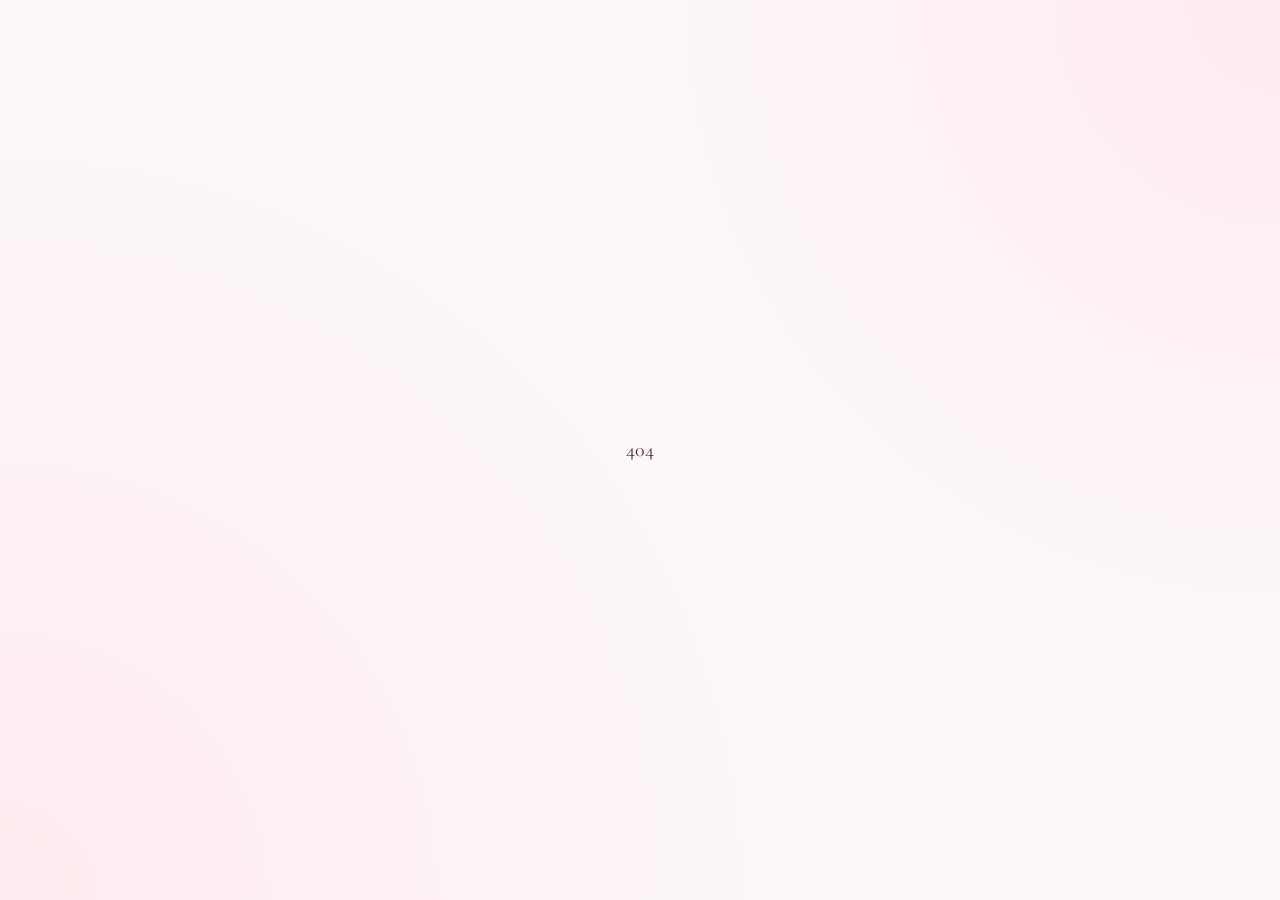
==== index.html @ 1d047aed "first commit" ====
<!DOCTYPE html>
<html lang="en">
  <head>
    <meta charset="UTF-8" />
    <meta name="viewport" content="width=device-width, initial-scale=1.0, maximum-scale=1.0, user-scalable=no" />
    <title>Құдалық - Талгат-Галия</title>
    <script type="module" crossorigin src="./assets/index-DBcBR36P.js"></script>
    <link rel="stylesheet" crossorigin href="./assets/index-DiEDwPwu.css">
  </head>
  <body>
    <div id="root"></div>
  </body>
</html>
---- assets/index-DiEDwPwu.css ----
@import"https://fonts.googleapis.com/css2?family=Cormorant+Garamond:ital,wght@0,300;0,400;0,500;0,600;0,700;1,400&family=Montserrat:wght@300;400;500;600&display=swap";@layer components;@layer properties{@supports (((-webkit-hyphens:none)) and (not (margin-trim:inline))) or ((-moz-orient:inline) and (not (color:rgb(from red r g b)))){*,:before,:after,::backdrop{--tw-translate-x:0;--tw-translate-y:0;--tw-translate-z:0;--tw-scale-x:1;--tw-scale-y:1;--tw-scale-z:1;--tw-rotate-x:initial;--tw-rotate-y:initial;--tw-rotate-z:initial;--tw-skew-x:initial;--tw-skew-y:initial;--tw-space-y-reverse:0;--tw-space-x-reverse:0;--tw-border-style:solid;--tw-gradient-position:initial;--tw-gradient-from:#0000;--tw-gradient-via:#0000;--tw-gradient-to:#0000;--tw-gradient-stops:initial;--tw-gradient-via-stops:initial;--tw-gradient-from-position:0%;--tw-gradient-via-position:50%;--tw-gradient-to-position:100%;--tw-leading:initial;--tw-font-weight:initial;--tw-tracking:initial;--tw-ordinal:initial;--tw-slashed-zero:initial;--tw-numeric-figure:initial;--tw-numeric-spacing:initial;--tw-numeric-fraction:initial;--tw-shadow:0 0 #0000;--tw-shadow-color:initial;--tw-shadow-alpha:100%;--tw-inset-shadow:0 0 #0000;--tw-inset-shadow-color:initial;--tw-inset-shadow-alpha:100%;--tw-ring-color:initial;--tw-ring-shadow:0 0 #0000;--tw-inset-ring-color:initial;--tw-inset-ring-shadow:0 0 #0000;--tw-ring-inset:initial;--tw-ring-offset-width:0px;--tw-ring-offset-color:#fff;--tw-ring-offset-shadow:0 0 #0000;--tw-outline-style:solid;--tw-blur:initial;--tw-brightness:initial;--tw-contrast:initial;--tw-grayscale:initial;--tw-hue-rotate:initial;--tw-invert:initial;--tw-opacity:initial;--tw-saturate:initial;--tw-sepia:initial;--tw-drop-shadow:initial;--tw-drop-shadow-color:initial;--tw-drop-shadow-alpha:100%;--tw-drop-shadow-size:initial;--tw-backdrop-blur:initial;--tw-backdrop-brightness:initial;--tw-backdrop-contrast:initial;--tw-backdrop-grayscale:initial;--tw-backdrop-hue-rotate:initial;--tw-backdrop-invert:initial;--tw-backdrop-opacity:initial;--tw-backdrop-saturate:initial;--tw-backdrop-sepia:initial;--tw-duration:initial;--tw-ease:initial;--tw-content:"";--tw-animation-delay:0s;--tw-animation-direction:normal;--tw-animation-duration:initial;--tw-animation-fill-mode:none;--tw-animation-iteration-count:1;--tw-enter-blur:0;--tw-enter-opacity:1;--tw-enter-rotate:0;--tw-enter-scale:1;--tw-enter-translate-x:0;--tw-enter-translate-y:0;--tw-exit-blur:0;--tw-exit-opacity:1;--tw-exit-rotate:0;--tw-exit-scale:1;--tw-exit-translate-x:0;--tw-exit-translate-y:0}}}@layer theme{:root,:host{--font-mono:ui-monospace, SFMono-Regular, Menlo, Monaco, Consolas, "Liberation Mono", "Courier New", monospace;--color-red-50:oklch(97.1% .013 17.38);--color-red-300:oklch(80.8% .114 19.571);--color-red-400:oklch(70.4% .191 22.216);--color-red-500:oklch(63.7% .237 25.331);--color-red-600:oklch(57.7% .245 27.325);--color-green-50:oklch(98.2% .018 155.826);--color-green-600:oklch(62.7% .194 149.214);--color-gray-50:oklch(98.5% .002 247.839);--color-gray-600:oklch(44.6% .03 256.802);--color-gray-900:oklch(21% .034 264.665);--color-black:#000;--color-white:#fff;--spacing:.25rem;--container-xs:20rem;--container-sm:24rem;--container-md:28rem;--container-lg:32rem;--container-2xl:42rem;--text-xs:.75rem;--text-xs--line-height:calc(1 / .75);--text-sm:.875rem;--text-sm--line-height:calc(1.25 / .875);--text-base:1rem;--text-base--line-height: 1.5 ;--text-lg:1.125rem;--text-lg--line-height:calc(1.75 / 1.125);--text-xl:1.25rem;--text-xl--line-height:calc(1.75 / 1.25);--text-2xl:1.5rem;--text-2xl--line-height:calc(2 / 1.5);--text-3xl:1.875rem;--text-3xl--line-height: 1.2 ;--text-4xl:2.25rem;--text-4xl--line-height:calc(2.5 / 2.25);--text-5xl:3rem;--text-5xl--line-height:1;--text-6xl:3.75rem;--text-6xl--line-height:1;--text-7xl:4.5rem;--text-7xl--line-height:1;--font-weight-light:300;--font-weight-normal:400;--font-weight-medium:500;--font-weight-semibold:600;--font-weight-bold:700;--tracking-tight:-.025em;--tracking-wide:.025em;--tracking-widest:.1em;--leading-tight:1.25;--leading-snug:1.375;--leading-normal:1.5;--leading-relaxed:1.625;--radius-2xl:1rem;--radius-3xl:1.5rem;--drop-shadow-sm:0 1px 2px #00000026;--ease-in-out:cubic-bezier(.4, 0, .2, 1);--animate-spin:spin 1s linear infinite;--animate-pulse:pulse 2s cubic-bezier(.4, 0, .6, 1) infinite;--blur-sm:8px;--blur-md:12px;--blur-2xl:40px;--aspect-video:16 / 9;--default-transition-duration:.15s;--default-transition-timing-function:cubic-bezier(.4, 0, .2, 1);--default-font-family:"Montserrat", sans-serif;--default-mono-font-family:var(--font-mono);--color-border:hsl(var(--border))}}@layer base{*,:after,:before,::backdrop{box-sizing:border-box;border:0 solid;margin:0;padding:0}::file-selector-button{box-sizing:border-box;border:0 solid;margin:0;padding:0}html,:host{-webkit-text-size-adjust:100%;tab-size:4;line-height:1.5;font-family:var(--default-font-family,ui-sans-serif, system-ui, sans-serif, "Apple Color Emoji", "Segoe UI Emoji", "Segoe UI Symbol", "Noto Color Emoji");font-feature-settings:var(--default-font-feature-settings,normal);font-variation-settings:var(--default-font-variation-settings,normal);-webkit-tap-highlight-color:transparent}hr{height:0;color:inherit;border-top-width:1px}abbr:where([title]){-webkit-text-decoration:underline dotted;text-decoration:underline dotted}h1,h2,h3,h4,h5,h6{font-size:inherit;font-weight:inherit}a{color:inherit;-webkit-text-decoration:inherit;text-decoration:inherit}b,strong{font-weight:bolder}code,kbd,samp,pre{font-family:var(--default-mono-font-family,ui-monospace, SFMono-Regular, Menlo, Monaco, Consolas, "Liberation Mono", "Courier New", monospace);font-feature-settings:var(--default-mono-font-feature-settings,normal);font-variation-settings:var(--default-mono-font-variation-settings,normal);font-size:1em}small{font-size:80%}sub,sup{vertical-align:baseline;font-size:75%;line-height:0;position:relative}sub{bottom:-.25em}sup{top:-.5em}table{text-indent:0;border-color:inherit;border-collapse:collapse}:-moz-focusring{outline:auto}progress{vertical-align:baseline}summary{display:list-item}ol,ul,menu{list-style:none}img,svg,video,canvas,audio,iframe,embed,object{vertical-align:middle;display:block}img,video{max-width:100%;height:auto}button,input,select,optgroup,textarea{font:inherit;font-feature-settings:inherit;font-variation-settings:inherit;letter-spacing:inherit;color:inherit;opacity:1;background-color:#0000;border-radius:0}::file-selector-button{font:inherit;font-feature-settings:inherit;font-variation-settings:inherit;letter-spacing:inherit;color:inherit;opacity:1;background-color:#0000;border-radius:0}:where(select:is([multiple],[size])) optgroup{font-weight:bolder}:where(select:is([multiple],[size])) optgroup option{padding-inline-start:20px}::file-selector-button{margin-inline-end:4px}::placeholder{opacity:1}@supports (not ((-webkit-appearance:-apple-pay-button))) or (contain-intrinsic-size:1px){::placeholder{color:currentColor}@supports (color:color-mix(in lab,red,red)){::placeholder{color:color-mix(in oklab,currentcolor 50%,transparent)}}}textarea{resize:vertical}::-webkit-search-decoration{-webkit-appearance:none}::-webkit-date-and-time-value{min-height:1lh;text-align:inherit}::-webkit-datetime-edit{display:inline-flex}::-webkit-datetime-edit-fields-wrapper{padding:0}::-webkit-datetime-edit{padding-block:0}::-webkit-datetime-edit-year-field{padding-block:0}::-webkit-datetime-edit-month-field{padding-block:0}::-webkit-datetime-edit-day-field{padding-block:0}::-webkit-datetime-edit-hour-field{padding-block:0}::-webkit-datetime-edit-minute-field{padding-block:0}::-webkit-datetime-edit-second-field{padding-block:0}::-webkit-datetime-edit-millisecond-field{padding-block:0}::-webkit-datetime-edit-meridiem-field{padding-block:0}::-webkit-calendar-picker-indicator{line-height:1}:-moz-ui-invalid{box-shadow:none}button,input:where([type=button],[type=reset],[type=submit]){appearance:button}::file-selector-button{appearance:button}::-webkit-inner-spin-button{height:auto}::-webkit-outer-spin-button{height:auto}[hidden]:where(:not([hidden=until-found])){display:none!important}*{border-color:hsl(var(--border))}body{background-color:hsl(var(--background));color:hsl(var(--foreground));-webkit-font-smoothing:antialiased;-moz-osx-font-smoothing:grayscale;background-image:radial-gradient(circle at 100% 0,#ffe6ebcc,#0000 40%),radial-gradient(circle at 0 100%,#ffe1e699,#0000 50%);background-attachment:fixed;font-family:Montserrat,sans-serif;overflow-x:hidden}h1,h2,h3,h4,h5,h6{font-family:Cormorant Garamond,serif}}@layer utilities{.\@container\/field-group{container:field-group/inline-size}.pointer-events-auto{pointer-events:auto}.pointer-events-none{pointer-events:none}.invisible{visibility:hidden}.sr-only{clip-path:inset(50%);white-space:nowrap;border-width:0;width:1px;height:1px;margin:-1px;padding:0;position:absolute;overflow:hidden}.absolute{position:absolute}.fixed{position:fixed}.relative{position:relative}.static{position:static}.inset-0{inset:0}.inset-x-0{inset-inline:0}.inset-y-0{inset-block:0}.-top-6{top:calc(var(--spacing) * -6)}.-top-12{top:calc(var(--spacing) * -12)}.top-0{top:0}.top-1\.5{top:calc(var(--spacing) * 1.5)}.top-1\/2{top:50%}.top-2{top:calc(var(--spacing) * 2)}.top-3\.5{top:calc(var(--spacing) * 3.5)}.top-4{top:calc(var(--spacing) * 4)}.top-\[1px\]{top:1px}.top-\[50\%\]{top:50%}.top-\[60\%\]{top:60%}.top-full{top:100%}.-right-6{right:calc(var(--spacing) * -6)}.-right-12{right:calc(var(--spacing) * -12)}.right-0{right:0}.right-1{right:var(--spacing)}.right-2{right:calc(var(--spacing) * 2)}.right-3{right:calc(var(--spacing) * 3)}.right-4{right:calc(var(--spacing) * 4)}.right-6{right:calc(var(--spacing) * 6)}.-bottom-6{bottom:calc(var(--spacing) * -6)}.-bottom-12{bottom:calc(var(--spacing) * -12)}.bottom-0{bottom:0}.bottom-6{bottom:calc(var(--spacing) * 6)}.-left-6{left:calc(var(--spacing) * -6)}.-left-12{left:calc(var(--spacing) * -12)}.left-0{left:0}.left-1\/2{left:50%}.left-2{left:calc(var(--spacing) * 2)}.left-\[50\%\]{left:50%}.z-10{z-index:10}.z-20{z-index:20}.z-50{z-index:50}.z-\[1\]{z-index:1}.z-\[100\]{z-index:100}.order-first{order:-9999}.order-last{order:9999}.\!m-0{margin:0!important}.-mx-1{margin-inline:calc(var(--spacing) * -1)}.mx-2{margin-inline:calc(var(--spacing) * 2)}.mx-3\.5{margin-inline:calc(var(--spacing) * 3.5)}.mx-4{margin-inline:calc(var(--spacing) * 4)}.mx-auto{margin-inline:auto}.-my-2{margin-block:calc(var(--spacing) * -2)}.my-0{margin-block:0}.my-0\.5{margin-block:calc(var(--spacing) * .5)}.my-1{margin-block:var(--spacing)}.my-2{margin-block:calc(var(--spacing) * 2)}.my-6{margin-block:calc(var(--spacing) * 6)}.my-8{margin-block:calc(var(--spacing) * 8)}.my-10{margin-block:calc(var(--spacing) * 10)}.-mt-4{margin-top:calc(var(--spacing) * -4)}.mt-0\.5{margin-top:calc(var(--spacing) * .5)}.mt-1{margin-top:var(--spacing)}.mt-1\.5{margin-top:calc(var(--spacing) * 1.5)}.mt-2{margin-top:calc(var(--spacing) * 2)}.mt-4{margin-top:calc(var(--spacing) * 4)}.mt-5{margin-top:calc(var(--spacing) * 5)}.mt-6{margin-top:calc(var(--spacing) * 6)}.mt-24{margin-top:calc(var(--spacing) * 24)}.mt-auto{margin-top:auto}.mr-2{margin-right:calc(var(--spacing) * 2)}.mb-1{margin-bottom:var(--spacing)}.mb-2{margin-bottom:calc(var(--spacing) * 2)}.mb-3{margin-bottom:calc(var(--spacing) * 3)}.mb-4{margin-bottom:calc(var(--spacing) * 4)}.mb-5{margin-bottom:calc(var(--spacing) * 5)}.mb-8{margin-bottom:calc(var(--spacing) * 8)}.-ml-4{margin-left:calc(var(--spacing) * -4)}.ml-1{margin-left:var(--spacing)}.ml-4{margin-left:calc(var(--spacing) * 4)}.ml-auto{margin-left:auto}.line-clamp-2{-webkit-line-clamp:2;-webkit-box-orient:vertical;display:-webkit-box;overflow:hidden}.block{display:block}.flex{display:flex}.grid{display:grid}.hidden{display:none}.inline-block{display:inline-block}.inline-flex{display:inline-flex}.table{display:table}.aspect-\[4\/3\]{aspect-ratio:4/3}.aspect-square{aspect-ratio:1}.aspect-video{aspect-ratio:var(--aspect-video)}.size-4{width:calc(var(--spacing) * 4);height:calc(var(--spacing) * 4)}.size-6{width:calc(var(--spacing) * 6);height:calc(var(--spacing) * 6)}.size-8{width:calc(var(--spacing) * 8);height:calc(var(--spacing) * 8)}.size-10{width:calc(var(--spacing) * 10);height:calc(var(--spacing) * 10)}.size-\[--cell-size\]{width:--cell-size;height:--cell-size}.h-1\.5{height:calc(var(--spacing) * 1.5)}.h-2{height:calc(var(--spacing) * 2)}.h-2\.5{height:calc(var(--spacing) * 2.5)}.h-3{height:calc(var(--spacing) * 3)}.h-3\.5{height:calc(var(--spacing) * 3.5)}.h-4{height:calc(var(--spacing) * 4)}.h-5{height:calc(var(--spacing) * 5)}.h-6{height:calc(var(--spacing) * 6)}.h-7{height:calc(var(--spacing) * 7)}.h-8{height:calc(var(--spacing) * 8)}.h-9{height:calc(var(--spacing) * 9)}.h-10{height:calc(var(--spacing) * 10)}.h-12{height:calc(var(--spacing) * 12)}.h-16{height:calc(var(--spacing) * 16)}.h-24{height:calc(var(--spacing) * 24)}.h-40{height:calc(var(--spacing) * 40)}.h-\[--cell-size\]{height:--cell-size}.h-\[1px\]{height:1px}.h-\[80vw\]{height:80vw}.h-\[var\(--radix-navigation-menu-viewport-height\)\]{height:var(--radix-navigation-menu-viewport-height)}.h-\[var\(--radix-select-trigger-height\)\]{height:var(--radix-select-trigger-height)}.h-auto{height:auto}.h-full{height:100%}.h-px{height:1px}.h-svh{height:100svh}.max-h-\[--radix-context-menu-content-available-height\]{max-height:--radix-context-menu-content-available-height}.max-h-\[--radix-select-content-available-height\]{max-height:--radix-select-content-available-height}.max-h-\[85vh\]{max-height:85vh}.max-h-\[300px\]{max-height:300px}.max-h-\[600px\]{max-height:600px}.max-h-\[var\(--radix-dropdown-menu-content-available-height\)\]{max-height:var(--radix-dropdown-menu-content-available-height)}.max-h-screen{max-height:100vh}.min-h-0{min-height:0}.min-h-8{min-height:calc(var(--spacing) * 8)}.min-h-9{min-height:calc(var(--spacing) * 9)}.min-h-10{min-height:calc(var(--spacing) * 10)}.min-h-\[60px\]{min-height:60px}.min-h-\[140px\]{min-height:140px}.min-h-screen{min-height:100vh}.min-h-svh{min-height:100svh}.w-0{width:0}.w-1{width:var(--spacing)}.w-2{width:calc(var(--spacing) * 2)}.w-2\.5{width:calc(var(--spacing) * 2.5)}.w-3{width:calc(var(--spacing) * 3)}.w-3\.5{width:calc(var(--spacing) * 3.5)}.w-3\/4{width:75%}.w-4{width:calc(var(--spacing) * 4)}.w-5{width:calc(var(--spacing) * 5)}.w-6{width:calc(var(--spacing) * 6)}.w-7{width:calc(var(--spacing) * 7)}.w-8{width:calc(var(--spacing) * 8)}.w-9{width:calc(var(--spacing) * 9)}.w-10{width:calc(var(--spacing) * 10)}.w-12{width:calc(var(--spacing) * 12)}.w-16{width:calc(var(--spacing) * 16)}.w-24{width:calc(var(--spacing) * 24)}.w-64{width:calc(var(--spacing) * 64)}.w-72{width:calc(var(--spacing) * 72)}.w-\[--cell-size\]{width:--cell-size}.w-\[1px\]{width:1px}.w-\[80vw\]{width:80vw}.w-\[100px\]{width:100px}.w-\[var\(--sidebar-width\)\]{width:var(--sidebar-width)}.w-auto{width:auto}.w-fit{width:fit-content}.w-full{width:100%}.w-max{width:max-content}.w-px{width:1px}.max-w-2xl{max-width:var(--container-2xl)}.max-w-\[600px\]{max-width:600px}.max-w-\[var\(--skeleton-width\)\]{max-width:var(--skeleton-width)}.max-w-lg{max-width:var(--container-lg)}.max-w-max{max-width:max-content}.max-w-md{max-width:var(--container-md)}.max-w-sm{max-width:var(--container-sm)}.max-w-xs{max-width:var(--container-xs)}.min-w-0{min-width:0}.min-w-5{min-width:calc(var(--spacing) * 5)}.min-w-8{min-width:calc(var(--spacing) * 8)}.min-w-9{min-width:calc(var(--spacing) * 9)}.min-w-10{min-width:calc(var(--spacing) * 10)}.min-w-\[--cell-size\]{min-width:--cell-size}.min-w-\[8rem\]{min-width:8rem}.min-w-\[12rem\]{min-width:12rem}.min-w-\[var\(--radix-select-trigger-width\)\]{min-width:var(--radix-select-trigger-width)}.flex-1{flex:1}.shrink-0{flex-shrink:0}.grow{flex-grow:1}.grow-0{flex-grow:0}.basis-full{flex-basis:100%}.caption-bottom{caption-side:bottom}.border-collapse{border-collapse:collapse}.origin-\[--radix-context-menu-content-transform-origin\]{transform-origin:--radix-context-menu-content-transform-origin}.origin-\[--radix-dropdown-menu-content-transform-origin\]{transform-origin:--radix-dropdown-menu-content-transform-origin}.origin-\[--radix-hover-card-content-transform-origin\]{transform-origin:--radix-hover-card-content-transform-origin}.origin-\[--radix-menubar-content-transform-origin\]{transform-origin:--radix-menubar-content-transform-origin}.origin-\[--radix-popover-content-transform-origin\]{transform-origin:--radix-popover-content-transform-origin}.origin-\[--radix-select-content-transform-origin\]{transform-origin:--radix-select-content-transform-origin}.origin-\[--radix-tooltip-content-transform-origin\]{transform-origin:--radix-tooltip-content-transform-origin}.-translate-x-1\/2{--tw-translate-x: -50% ;translate:var(--tw-translate-x) var(--tw-translate-y)}.-translate-x-px{--tw-translate-x:-1px;translate:var(--tw-translate-x) var(--tw-translate-y)}.translate-x-\[-50\%\]{--tw-translate-x:-50%;translate:var(--tw-translate-x) var(--tw-translate-y)}.translate-x-px{--tw-translate-x:1px;translate:var(--tw-translate-x) var(--tw-translate-y)}.-translate-y-1\/2{--tw-translate-y: -50% ;translate:var(--tw-translate-x) var(--tw-translate-y)}.translate-y-\[-50\%\]{--tw-translate-y:-50%;translate:var(--tw-translate-x) var(--tw-translate-y)}.scale-110{--tw-scale-x:110%;--tw-scale-y:110%;--tw-scale-z:110%;scale:var(--tw-scale-x) var(--tw-scale-y)}.rotate-45{rotate:45deg}.rotate-90{rotate:90deg}.transform{transform:var(--tw-rotate-x,) var(--tw-rotate-y,) var(--tw-rotate-z,) var(--tw-skew-x,) var(--tw-skew-y,)}.animate-caret-blink{animation:1.25s ease-out infinite caret-blink}.animate-in{animation:enter var(--tw-animation-duration,var(--tw-duration,.15s))var(--tw-ease,ease)var(--tw-animation-delay,0s)var(--tw-animation-iteration-count,1)var(--tw-animation-direction,normal)var(--tw-animation-fill-mode,none)}.animate-pulse{animation:var(--animate-pulse)}.animate-spin{animation:var(--animate-spin)}.cursor-default{cursor:default}.cursor-pointer{cursor:pointer}.cursor-text{cursor:text}.touch-none{touch-action:none}.resize-none{resize:none}.list-disc{list-style-type:disc}.list-none{list-style-type:none}.grid-cols-7{grid-template-columns:repeat(7,minmax(0,1fr))}.flex-col{flex-direction:column}.flex-col-reverse{flex-direction:column-reverse}.flex-row{flex-direction:row}.flex-wrap{flex-wrap:wrap}.place-content-center{place-content:center}.items-center{align-items:center}.items-end{align-items:flex-end}.items-start{align-items:flex-start}.items-stretch{align-items:stretch}.justify-between{justify-content:space-between}.justify-center{justify-content:center}.justify-start{justify-content:flex-start}.gap-0\.5{gap:calc(var(--spacing) * .5)}.gap-1{gap:var(--spacing)}.gap-1\.5{gap:calc(var(--spacing) * 1.5)}.gap-2{gap:calc(var(--spacing) * 2)}.gap-2\.5{gap:calc(var(--spacing) * 2.5)}.gap-3{gap:calc(var(--spacing) * 3)}.gap-4{gap:calc(var(--spacing) * 4)}.gap-6{gap:calc(var(--spacing) * 6)}.gap-7{gap:calc(var(--spacing) * 7)}:where(.space-y-1\.5>:not(:last-child)){--tw-space-y-reverse:0;margin-block-start:calc(calc(var(--spacing) * 1.5) * var(--tw-space-y-reverse));margin-block-end:calc(calc(var(--spacing) * 1.5) * calc(1 - var(--tw-space-y-reverse)))}:where(.space-y-2>:not(:last-child)){--tw-space-y-reverse:0;margin-block-start:calc(calc(var(--spacing) * 2) * var(--tw-space-y-reverse));margin-block-end:calc(calc(var(--spacing) * 2) * calc(1 - var(--tw-space-y-reverse)))}.gap-x-2{column-gap:calc(var(--spacing) * 2)}:where(.space-x-1>:not(:last-child)){--tw-space-x-reverse:0;margin-inline-start:calc(var(--spacing) * var(--tw-space-x-reverse));margin-inline-end:calc(var(--spacing) * calc(1 - var(--tw-space-x-reverse)))}:where(.space-x-4>:not(:last-child)){--tw-space-x-reverse:0;margin-inline-start:calc(calc(var(--spacing) * 4) * var(--tw-space-x-reverse));margin-inline-end:calc(calc(var(--spacing) * 4) * calc(1 - var(--tw-space-x-reverse)))}.gap-y-3{row-gap:calc(var(--spacing) * 3)}.self-stretch{align-self:stretch}.overflow-auto{overflow:auto}.overflow-hidden{overflow:hidden}.overflow-x-hidden{overflow-x:hidden}.overflow-y-auto{overflow-y:auto}.rounded-2xl{border-radius:var(--radius-2xl)}.rounded-3xl{border-radius:var(--radius-3xl)}.rounded-\[2px\]{border-radius:2px}.rounded-\[calc\(var\(--radius\)-5px\)\]{border-radius:calc(var(--radius) - 5px)}.rounded-\[inherit\]{border-radius:inherit}.rounded-full{border-radius:3.40282e38px}.rounded-lg{border-radius:var(--radius)}.rounded-md{border-radius:calc(var(--radius) - 2px)}.rounded-none{border-radius:0}.rounded-sm{border-radius:calc(var(--radius) - 4px)}.rounded-xl{border-radius:calc(var(--radius) + 4px)}.rounded-t-\[10px\]{border-top-left-radius:10px;border-top-right-radius:10px}.rounded-t-full{border-top-left-radius:3.40282e38px;border-top-right-radius:3.40282e38px}.rounded-l-md{border-top-left-radius:calc(var(--radius) - 2px);border-bottom-left-radius:calc(var(--radius) - 2px)}.rounded-tl-sm{border-top-left-radius:calc(var(--radius) - 4px)}.rounded-r-md{border-top-right-radius:calc(var(--radius) - 2px);border-bottom-right-radius:calc(var(--radius) - 2px)}.border{border-style:var(--tw-border-style);border-width:1px}.border-0{border-style:var(--tw-border-style);border-width:0}.border-2{border-style:var(--tw-border-style);border-width:2px}.border-\[1\.5px\]{border-style:var(--tw-border-style);border-width:1.5px}.border-y{border-block-style:var(--tw-border-style);border-block-width:1px}.border-t{border-top-style:var(--tw-border-style);border-top-width:1px}.border-r{border-right-style:var(--tw-border-style);border-right-width:1px}.border-b{border-bottom-style:var(--tw-border-style);border-bottom-width:1px}.border-l{border-left-style:var(--tw-border-style);border-left-width:1px}.border-dashed{--tw-border-style:dashed;border-style:dashed}.\[border-color\:var\(--badge-outline\)\]{border-color:var(--badge-outline)}.\[border-color\:var\(--button-outline\)\]{border-color:var(--button-outline)}.border-\[--color-border\]{border-color:--color-border}.border-border,.border-border\/50{border-color:hsl(var(--border))}@supports (color:color-mix(in lab,red,red)){.border-border\/50{border-color:color-mix(in oklab,hsl(var(--border)) 50%,transparent)}}.border-destructive{border-color:hsl(var(--destructive))}.border-destructive-border{border-color:var(--destructive-border)}.border-destructive\/50{border-color:hsl(var(--destructive))}@supports (color:color-mix(in lab,red,red)){.border-destructive\/50{border-color:color-mix(in oklab,hsl(var(--destructive)) 50%,transparent)}}.border-input{border-color:hsl(var(--input))}.border-primary{border-color:hsl(var(--primary))}.border-primary-border{border-color:var(--primary-border)}.border-primary\/10{border-color:hsl(var(--primary))}@supports (color:color-mix(in lab,red,red)){.border-primary\/10{border-color:color-mix(in oklab,hsl(var(--primary)) 10%,transparent)}}.border-primary\/15{border-color:hsl(var(--primary))}@supports (color:color-mix(in lab,red,red)){.border-primary\/15{border-color:color-mix(in oklab,hsl(var(--primary)) 15%,transparent)}}.border-primary\/20{border-color:hsl(var(--primary))}@supports (color:color-mix(in lab,red,red)){.border-primary\/20{border-color:color-mix(in oklab,hsl(var(--primary)) 20%,transparent)}}.border-primary\/30{border-color:hsl(var(--primary))}@supports (color:color-mix(in lab,red,red)){.border-primary\/30{border-color:color-mix(in oklab,hsl(var(--primary)) 30%,transparent)}}.border-primary\/50{border-color:hsl(var(--primary))}@supports (color:color-mix(in lab,red,red)){.border-primary\/50{border-color:color-mix(in oklab,hsl(var(--primary)) 50%,transparent)}}.border-secondary-border{border-color:var(--secondary-border)}.border-transparent{border-color:#0000}.border-t-transparent{border-top-color:#0000}.border-l-transparent{border-left-color:#0000}.bg-\[\#faf4f5\]{background-color:#faf4f5}.bg-\[\#fdf1f3\]\/70{background-color:#fdf1f3b3}.bg-\[--color-bg\]{background-color:--color-bg}.bg-accent{background-color:hsl(var(--accent))}.bg-background,.bg-background\/55{background-color:hsl(var(--background))}@supports (color:color-mix(in lab,red,red)){.bg-background\/55{background-color:color-mix(in oklab,hsl(var(--background)) 55%,transparent)}}.bg-black\/80{background-color:#000c}@supports (color:color-mix(in lab,red,red)){.bg-black\/80{background-color:color-mix(in oklab,var(--color-black) 80%,transparent)}}.bg-border{background-color:hsl(var(--border))}.bg-card{background-color:hsl(var(--card))}.bg-destructive{background-color:hsl(var(--destructive))}.bg-foreground{background-color:hsl(var(--foreground))}.bg-gray-50{background-color:var(--color-gray-50)}.bg-green-50{background-color:var(--color-green-50)}.bg-input{background-color:hsl(var(--input))}.bg-muted,.bg-muted\/50{background-color:hsl(var(--muted))}@supports (color:color-mix(in lab,red,red)){.bg-muted\/50{background-color:color-mix(in oklab,hsl(var(--muted)) 50%,transparent)}}.bg-popover{background-color:hsl(var(--popover))}.bg-primary,.bg-primary\/5{background-color:hsl(var(--primary))}@supports (color:color-mix(in lab,red,red)){.bg-primary\/5{background-color:color-mix(in oklab,hsl(var(--primary)) 5%,transparent)}}.bg-primary\/10{background-color:hsl(var(--primary))}@supports (color:color-mix(in lab,red,red)){.bg-primary\/10{background-color:color-mix(in oklab,hsl(var(--primary)) 10%,transparent)}}.bg-primary\/20{background-color:hsl(var(--primary))}@supports (color:color-mix(in lab,red,red)){.bg-primary\/20{background-color:color-mix(in oklab,hsl(var(--primary)) 20%,transparent)}}.bg-primary\/30{background-color:hsl(var(--primary))}@supports (color:color-mix(in lab,red,red)){.bg-primary\/30{background-color:color-mix(in oklab,hsl(var(--primary)) 30%,transparent)}}.bg-secondary{background-color:hsl(var(--secondary))}.bg-transparent{background-color:#0000}.bg-white{background-color:var(--color-white)}.bg-white\/50{background-color:#ffffff80}@supports (color:color-mix(in lab,red,red)){.bg-white\/50{background-color:color-mix(in oklab,var(--color-white) 50%,transparent)}}.bg-white\/60{background-color:#fff9}@supports (color:color-mix(in lab,red,red)){.bg-white\/60{background-color:color-mix(in oklab,var(--color-white) 60%,transparent)}}.bg-white\/70{background-color:#ffffffb3}@supports (color:color-mix(in lab,red,red)){.bg-white\/70{background-color:color-mix(in oklab,var(--color-white) 70%,transparent)}}.bg-white\/80{background-color:#fffc}@supports (color:color-mix(in lab,red,red)){.bg-white\/80{background-color:color-mix(in oklab,var(--color-white) 80%,transparent)}}.bg-gradient-to-l{--tw-gradient-position:to left in oklab;background-image:linear-gradient(var(--tw-gradient-stops))}.bg-gradient-to-r{--tw-gradient-position:to right in oklab;background-image:linear-gradient(var(--tw-gradient-stops))}.from-transparent{--tw-gradient-from:transparent;--tw-gradient-stops:var(--tw-gradient-via-stops,var(--tw-gradient-position), var(--tw-gradient-from) var(--tw-gradient-from-position), var(--tw-gradient-to) var(--tw-gradient-to-position))}.via-primary\/30{--tw-gradient-via:hsl(var(--primary))}@supports (color:color-mix(in lab,red,red)){.via-primary\/30{--tw-gradient-via:color-mix(in oklab, hsl(var(--primary)) 30%, transparent)}}.via-primary\/30{--tw-gradient-via-stops:var(--tw-gradient-position), var(--tw-gradient-from) var(--tw-gradient-from-position), var(--tw-gradient-via) var(--tw-gradient-via-position), var(--tw-gradient-to) var(--tw-gradient-to-position);--tw-gradient-stops:var(--tw-gradient-via-stops)}.to-primary\/30{--tw-gradient-to:hsl(var(--primary))}@supports (color:color-mix(in lab,red,red)){.to-primary\/30{--tw-gradient-to:color-mix(in oklab, hsl(var(--primary)) 30%, transparent)}}.to-primary\/30{--tw-gradient-stops:var(--tw-gradient-via-stops,var(--tw-gradient-position), var(--tw-gradient-from) var(--tw-gradient-from-position), var(--tw-gradient-to) var(--tw-gradient-to-position))}.bg-cover{background-size:cover}.bg-bottom{background-position:bottom}.bg-center{background-position:50%}.bg-top{background-position:top}.bg-repeat{background-repeat:repeat}.fill-current{fill:currentColor}.fill-primary{fill:hsl(var(--primary))}.p-0{padding:0}.p-1{padding:var(--spacing)}.p-2{padding:calc(var(--spacing) * 2)}.p-3{padding:calc(var(--spacing) * 3)}.p-4{padding:calc(var(--spacing) * 4)}.p-6{padding:calc(var(--spacing) * 6)}.p-8{padding:calc(var(--spacing) * 8)}.p-10{padding:calc(var(--spacing) * 10)}.p-\[1px\]{padding:1px}.px-1{padding-inline:var(--spacing)}.px-1\.5{padding-inline:calc(var(--spacing) * 1.5)}.px-2{padding-inline:calc(var(--spacing) * 2)}.px-2\.5{padding-inline:calc(var(--spacing) * 2.5)}.px-3{padding-inline:calc(var(--spacing) * 3)}.px-4{padding-inline:calc(var(--spacing) * 4)}.px-5{padding-inline:calc(var(--spacing) * 5)}.px-6{padding-inline:calc(var(--spacing) * 6)}.px-8{padding-inline:calc(var(--spacing) * 8)}.px-\[--cell-size\]{padding-inline:--cell-size}.py-0\.5{padding-block:calc(var(--spacing) * .5)}.py-1{padding-block:var(--spacing)}.py-1\.5{padding-block:calc(var(--spacing) * 1.5)}.py-2{padding-block:calc(var(--spacing) * 2)}.py-2\.5{padding-block:calc(var(--spacing) * 2.5)}.py-3{padding-block:calc(var(--spacing) * 3)}.py-4{padding-block:calc(var(--spacing) * 4)}.py-6{padding-block:calc(var(--spacing) * 6)}.pt-0{padding-top:0}.pt-3{padding-top:calc(var(--spacing) * 3)}.pt-4{padding-top:calc(var(--spacing) * 4)}.pt-6{padding-top:calc(var(--spacing) * 6)}.pt-16{padding-top:calc(var(--spacing) * 16)}.pr-1{padding-right:var(--spacing)}.pr-2{padding-right:calc(var(--spacing) * 2)}.pr-2\.5{padding-right:calc(var(--spacing) * 2.5)}.pr-3{padding-right:calc(var(--spacing) * 3)}.pr-8{padding-right:calc(var(--spacing) * 8)}.pb-3{padding-bottom:calc(var(--spacing) * 3)}.pb-4{padding-bottom:calc(var(--spacing) * 4)}.pb-10{padding-bottom:calc(var(--spacing) * 10)}.pl-2{padding-left:calc(var(--spacing) * 2)}.pl-2\.5{padding-left:calc(var(--spacing) * 2.5)}.pl-3{padding-left:calc(var(--spacing) * 3)}.pl-4{padding-left:calc(var(--spacing) * 4)}.pl-8{padding-left:calc(var(--spacing) * 8)}.text-center{text-align:center}.text-left{text-align:left}.align-middle{vertical-align:middle}.font-mono{font-family:var(--font-mono)}.font-sans{font-family:Montserrat,sans-serif}.font-serif{font-family:Cormorant Garamond,serif}.text-2xl{font-size:var(--text-2xl);line-height:var(--tw-leading,var(--text-2xl--line-height))}.text-3xl{font-size:var(--text-3xl);line-height:var(--tw-leading,var(--text-3xl--line-height))}.text-4xl{font-size:var(--text-4xl);line-height:var(--tw-leading,var(--text-4xl--line-height))}.text-5xl{font-size:var(--text-5xl);line-height:var(--tw-leading,var(--text-5xl--line-height))}.text-base{font-size:var(--text-base);line-height:var(--tw-leading,var(--text-base--line-height))}.text-lg{font-size:var(--text-lg);line-height:var(--tw-leading,var(--text-lg--line-height))}.text-sm{font-size:var(--text-sm);line-height:var(--tw-leading,var(--text-sm--line-height))}.text-sm\/relaxed{font-size:var(--text-sm);line-height:var(--leading-relaxed)}.text-xl{font-size:var(--text-xl);line-height:var(--tw-leading,var(--text-xl--line-height))}.text-xs{font-size:var(--text-xs);line-height:var(--tw-leading,var(--text-xs--line-height))}.text-\[0\.8rem\]{font-size:.8rem}.text-\[9px\]{font-size:9px}.text-\[10px\]{font-size:10px}.text-\[13px\]{font-size:13px}.leading-none{--tw-leading:1;line-height:1}.leading-normal{--tw-leading:var(--leading-normal);line-height:var(--leading-normal)}.leading-relaxed{--tw-leading:var(--leading-relaxed);line-height:var(--leading-relaxed)}.leading-snug{--tw-leading:var(--leading-snug);line-height:var(--leading-snug)}.leading-tight{--tw-leading:var(--leading-tight);line-height:var(--leading-tight)}.font-bold{--tw-font-weight:var(--font-weight-bold);font-weight:var(--font-weight-bold)}.font-light{--tw-font-weight:var(--font-weight-light);font-weight:var(--font-weight-light)}.font-medium{--tw-font-weight:var(--font-weight-medium);font-weight:var(--font-weight-medium)}.font-normal{--tw-font-weight:var(--font-weight-normal);font-weight:var(--font-weight-normal)}.font-semibold{--tw-font-weight:var(--font-weight-semibold);font-weight:var(--font-weight-semibold)}.tracking-\[0\.2em\]{--tw-tracking:.2em;letter-spacing:.2em}.tracking-\[0\.3em\]{--tw-tracking:.3em;letter-spacing:.3em}.tracking-tight{--tw-tracking:var(--tracking-tight);letter-spacing:var(--tracking-tight)}.tracking-wide{--tw-tracking:var(--tracking-wide);letter-spacing:var(--tracking-wide)}.tracking-widest{--tw-tracking:var(--tracking-widest);letter-spacing:var(--tracking-widest)}.text-balance{text-wrap:balance}.break-words{overflow-wrap:break-word}.whitespace-nowrap{white-space:nowrap}.text-accent-foreground{color:hsl(var(--accent-foreground))}.text-card-foreground{color:hsl(var(--card-foreground))}.text-current{color:currentColor}.text-destructive{color:hsl(var(--destructive))}.text-destructive-foreground{color:hsl(var(--destructive-foreground))}.text-foreground,.text-foreground\/50{color:hsl(var(--foreground))}@supports (color:color-mix(in lab,red,red)){.text-foreground\/50{color:color-mix(in oklab,hsl(var(--foreground)) 50%,transparent)}}.text-foreground\/70{color:hsl(var(--foreground))}@supports (color:color-mix(in lab,red,red)){.text-foreground\/70{color:color-mix(in oklab,hsl(var(--foreground)) 70%,transparent)}}.text-foreground\/80{color:hsl(var(--foreground))}@supports (color:color-mix(in lab,red,red)){.text-foreground\/80{color:color-mix(in oklab,hsl(var(--foreground)) 80%,transparent)}}.text-gray-600{color:var(--color-gray-600)}.text-gray-900{color:var(--color-gray-900)}.text-green-600{color:var(--color-green-600)}.text-muted-foreground,.text-muted-foreground\/60{color:hsl(var(--muted-foreground))}@supports (color:color-mix(in lab,red,red)){.text-muted-foreground\/60{color:color-mix(in oklab,hsl(var(--muted-foreground)) 60%,transparent)}}.text-popover-foreground{color:hsl(var(--popover-foreground))}.text-primary{color:hsl(var(--primary))}.text-primary-foreground{color:hsl(var(--primary-foreground))}.text-primary\/60{color:hsl(var(--primary))}@supports (color:color-mix(in lab,red,red)){.text-primary\/60{color:color-mix(in oklab,hsl(var(--primary)) 60%,transparent)}}.text-primary\/70{color:hsl(var(--primary))}@supports (color:color-mix(in lab,red,red)){.text-primary\/70{color:color-mix(in oklab,hsl(var(--primary)) 70%,transparent)}}.text-red-500{color:var(--color-red-500)}.text-secondary-foreground{color:hsl(var(--secondary-foreground))}.text-white{color:var(--color-white)}.lowercase{text-transform:lowercase}.uppercase{text-transform:uppercase}.italic{font-style:italic}.tabular-nums{--tw-numeric-spacing:tabular-nums;font-variant-numeric:var(--tw-ordinal,) var(--tw-slashed-zero,) var(--tw-numeric-figure,) var(--tw-numeric-spacing,) var(--tw-numeric-fraction,)}.underline-offset-4{text-underline-offset:4px}.opacity-0{opacity:0}.opacity-25{opacity:.25}.opacity-50{opacity:.5}.opacity-60{opacity:.6}.opacity-70{opacity:.7}.opacity-80{opacity:.8}.opacity-90{opacity:.9}.shadow{--tw-shadow:0 1px 3px 0 var(--tw-shadow-color,#0000001a), 0 1px 2px -1px var(--tw-shadow-color,#0000001a);box-shadow:var(--tw-inset-shadow),var(--tw-inset-ring-shadow),var(--tw-ring-offset-shadow),var(--tw-ring-shadow),var(--tw-shadow)}.shadow-\[0_0_0_1px_hsl\(var\(--sidebar-border\)\)\]{--tw-shadow:0 0 0 1px var(--tw-shadow-color,hsl(var(--sidebar-border)));box-shadow:var(--tw-inset-shadow),var(--tw-inset-ring-shadow),var(--tw-ring-offset-shadow),var(--tw-ring-shadow),var(--tw-shadow)}.shadow-lg{--tw-shadow:0 10px 15px -3px var(--tw-shadow-color,#0000001a), 0 4px 6px -4px var(--tw-shadow-color,#0000001a);box-shadow:var(--tw-inset-shadow),var(--tw-inset-ring-shadow),var(--tw-ring-offset-shadow),var(--tw-ring-shadow),var(--tw-shadow)}.shadow-md{--tw-shadow:0 4px 6px -1px var(--tw-shadow-color,#0000001a), 0 2px 4px -2px var(--tw-shadow-color,#0000001a);box-shadow:var(--tw-inset-shadow),var(--tw-inset-ring-shadow),var(--tw-ring-offset-shadow),var(--tw-ring-shadow),var(--tw-shadow)}.shadow-none{--tw-shadow:0 0 #0000;box-shadow:var(--tw-inset-shadow),var(--tw-inset-ring-shadow),var(--tw-ring-offset-shadow),var(--tw-ring-shadow),var(--tw-shadow)}.shadow-sm{--tw-shadow:0 1px 3px 0 var(--tw-shadow-color,#0000001a), 0 1px 2px -1px var(--tw-shadow-color,#0000001a);box-shadow:var(--tw-inset-shadow),var(--tw-inset-ring-shadow),var(--tw-ring-offset-shadow),var(--tw-ring-shadow),var(--tw-shadow)}.shadow-xl{--tw-shadow:0 20px 25px -5px var(--tw-shadow-color,#0000001a), 0 8px 10px -6px var(--tw-shadow-color,#0000001a);box-shadow:var(--tw-inset-shadow),var(--tw-inset-ring-shadow),var(--tw-ring-offset-shadow),var(--tw-ring-shadow),var(--tw-shadow)}.shadow-xs{--tw-shadow:0 1px 2px 0 var(--tw-shadow-color,#0000000d);box-shadow:var(--tw-inset-shadow),var(--tw-inset-ring-shadow),var(--tw-ring-offset-shadow),var(--tw-ring-shadow),var(--tw-shadow)}.ring-0{--tw-ring-shadow:var(--tw-ring-inset,) 0 0 0 calc(0px + var(--tw-ring-offset-width)) var(--tw-ring-color,currentcolor);box-shadow:var(--tw-inset-shadow),var(--tw-inset-ring-shadow),var(--tw-ring-offset-shadow),var(--tw-ring-shadow),var(--tw-shadow)}.ring-1{--tw-ring-shadow:var(--tw-ring-inset,) 0 0 0 calc(1px + var(--tw-ring-offset-width)) var(--tw-ring-color,currentcolor);box-shadow:var(--tw-inset-shadow),var(--tw-inset-ring-shadow),var(--tw-ring-offset-shadow),var(--tw-ring-shadow),var(--tw-shadow)}.ring-ring{--tw-ring-color:hsl(var(--ring))}.ring-offset-background{--tw-ring-offset-color:hsl(var(--background))}.outline-hidden{--tw-outline-style:none;outline-style:none}@media(forced-colors:active){.outline-hidden{outline-offset:2px;outline:2px solid #0000}}.outline{outline-style:var(--tw-outline-style);outline-width:1px}.outline-2{outline-style:var(--tw-outline-style);outline-width:2px}.outline-offset-2{outline-offset:2px}.outline-transparent{outline-color:#0000}.blur-2xl{--tw-blur:blur(var(--blur-2xl));filter:var(--tw-blur,) var(--tw-brightness,) var(--tw-contrast,) var(--tw-grayscale,) var(--tw-hue-rotate,) var(--tw-invert,) var(--tw-saturate,) var(--tw-sepia,) var(--tw-drop-shadow,)}.blur-\[100px\]{--tw-blur:blur(100px);filter:var(--tw-blur,) var(--tw-brightness,) var(--tw-contrast,) var(--tw-grayscale,) var(--tw-hue-rotate,) var(--tw-invert,) var(--tw-saturate,) var(--tw-sepia,) var(--tw-drop-shadow,)}.drop-shadow-sm{--tw-drop-shadow-size:drop-shadow(0 1px 2px var(--tw-drop-shadow-color,#00000026));--tw-drop-shadow:drop-shadow(var(--drop-shadow-sm));filter:var(--tw-blur,) var(--tw-brightness,) var(--tw-contrast,) var(--tw-grayscale,) var(--tw-hue-rotate,) var(--tw-invert,) var(--tw-saturate,) var(--tw-sepia,) var(--tw-drop-shadow,)}.backdrop-blur-md{--tw-backdrop-blur:blur(var(--blur-md));-webkit-backdrop-filter:var(--tw-backdrop-blur,) var(--tw-backdrop-brightness,) var(--tw-backdrop-contrast,) var(--tw-backdrop-grayscale,) var(--tw-backdrop-hue-rotate,) var(--tw-backdrop-invert,) var(--tw-backdrop-opacity,) var(--tw-backdrop-saturate,) var(--tw-backdrop-sepia,);backdrop-filter:var(--tw-backdrop-blur,) var(--tw-backdrop-brightness,) var(--tw-backdrop-contrast,) var(--tw-backdrop-grayscale,) var(--tw-backdrop-hue-rotate,) var(--tw-backdrop-invert,) var(--tw-backdrop-opacity,) var(--tw-backdrop-saturate,) var(--tw-backdrop-sepia,)}.backdrop-blur-sm{--tw-backdrop-blur:blur(var(--blur-sm));-webkit-backdrop-filter:var(--tw-backdrop-blur,) var(--tw-backdrop-brightness,) var(--tw-backdrop-contrast,) var(--tw-backdrop-grayscale,) var(--tw-backdrop-hue-rotate,) var(--tw-backdrop-invert,) var(--tw-backdrop-opacity,) var(--tw-backdrop-saturate,) var(--tw-backdrop-sepia,);backdrop-filter:var(--tw-backdrop-blur,) var(--tw-backdrop-brightness,) var(--tw-backdrop-contrast,) var(--tw-backdrop-grayscale,) var(--tw-backdrop-hue-rotate,) var(--tw-backdrop-invert,) var(--tw-backdrop-opacity,) var(--tw-backdrop-saturate,) var(--tw-backdrop-sepia,)}.transition{transition-property:color,background-color,border-color,outline-color,text-decoration-color,fill,stroke,--tw-gradient-from,--tw-gradient-via,--tw-gradient-to,opacity,box-shadow,transform,translate,scale,rotate,filter,-webkit-backdrop-filter,backdrop-filter,display,content-visibility,overlay,pointer-events;transition-timing-function:var(--tw-ease,var(--default-transition-timing-function));transition-duration:var(--tw-duration,var(--default-transition-duration))}.transition-\[color\,box-shadow\]{transition-property:color,box-shadow;transition-timing-function:var(--tw-ease,var(--default-transition-timing-function));transition-duration:var(--tw-duration,var(--default-transition-duration))}.transition-\[left\,right\,width\]{transition-property:left,right,width;transition-timing-function:var(--tw-ease,var(--default-transition-timing-function));transition-duration:var(--tw-duration,var(--default-transition-duration))}.transition-\[margin\,opacity\]{transition-property:margin,opacity;transition-timing-function:var(--tw-ease,var(--default-transition-timing-function));transition-duration:var(--tw-duration,var(--default-transition-duration))}.transition-\[width\,height\,padding\]{transition-property:width,height,padding;transition-timing-function:var(--tw-ease,var(--default-transition-timing-function));transition-duration:var(--tw-duration,var(--default-transition-duration))}.transition-\[width\]{transition-property:width;transition-timing-function:var(--tw-ease,var(--default-transition-timing-function));transition-duration:var(--tw-duration,var(--default-transition-duration))}.transition-all{transition-property:all;transition-timing-function:var(--tw-ease,var(--default-transition-timing-function));transition-duration:var(--tw-duration,var(--default-transition-duration))}.transition-colors{transition-property:color,background-color,border-color,outline-color,text-decoration-color,fill,stroke,--tw-gradient-from,--tw-gradient-via,--tw-gradient-to;transition-timing-function:var(--tw-ease,var(--default-transition-timing-function));transition-duration:var(--tw-duration,var(--default-transition-duration))}.transition-opacity{transition-property:opacity;transition-timing-function:var(--tw-ease,var(--default-transition-timing-function));transition-duration:var(--tw-duration,var(--default-transition-duration))}.transition-transform{transition-property:transform,translate,scale,rotate;transition-timing-function:var(--tw-ease,var(--default-transition-timing-function));transition-duration:var(--tw-duration,var(--default-transition-duration))}.duration-100{--tw-duration:.1s;transition-duration:.1s}.duration-200{--tw-duration:.2s;transition-duration:.2s}.duration-300{--tw-duration:.3s;transition-duration:.3s}.duration-1000{--tw-duration:1s;transition-duration:1s}.ease-in-out{--tw-ease:var(--ease-in-out);transition-timing-function:var(--ease-in-out)}.ease-linear{--tw-ease:linear;transition-timing-function:linear}.fade-in-0{--tw-enter-opacity:0}.outline-none{--tw-outline-style:none;outline-style:none}.select-none{-webkit-user-select:none;user-select:none}.zoom-in-95{--tw-enter-scale:.95}.\[--cell-size\:2rem\]{--cell-size:2rem}.group-focus-within\/menu-item\:opacity-100:is(:where(.group\/menu-item):focus-within *){opacity:1}@media(hover:hover){.group-hover\:opacity-100:is(:where(.group):hover *),.group-hover\/menu-item\:opacity-100:is(:where(.group\/menu-item):hover *){opacity:1}}.group-has-data-\[sidebar\=menu-action\]\/menu-item\:pr-8:is(:where(.group\/menu-item):has([data-sidebar=menu-action]) *){padding-right:calc(var(--spacing) * 8)}.group-has-\[\[data-orientation\=horizontal\]\]\/field\:text-balance:is(:where(.group\/field):has([data-orientation=horizontal]) *){text-wrap:balance}.group-has-\[\[data-slot\=item-description\]\]\/item\:translate-y-0\.5:is(:where(.group\/item):has([data-slot=item-description]) *){--tw-translate-y:calc(var(--spacing) * .5);translate:var(--tw-translate-x) var(--tw-translate-y)}.group-has-\[\[data-slot\=item-description\]\]\/item\:self-start:is(:where(.group\/item):has([data-slot=item-description]) *){align-self:flex-start}.group-has-\[\>input\]\/input-group\:pt-2\.5:is(:where(.group\/input-group):has(>input) *){padding-top:calc(var(--spacing) * 2.5)}.group-has-\[\>input\]\/input-group\:pb-2\.5:is(:where(.group\/input-group):has(>input) *){padding-bottom:calc(var(--spacing) * 2.5)}.group-data-\[collapsible\=icon\]\:-mt-8:is(:where(.group)[data-collapsible=icon] *){margin-top:calc(var(--spacing) * -8)}.group-data-\[collapsible\=icon\]\:hidden:is(:where(.group)[data-collapsible=icon] *){display:none}.group-data-\[collapsible\=icon\]\:h-8\!:is(:where(.group)[data-collapsible=icon] *){height:calc(var(--spacing) * 8)!important}.group-data-\[collapsible\=icon\]\:w-8\!:is(:where(.group)[data-collapsible=icon] *){width:calc(var(--spacing) * 8)!important}.group-data-\[collapsible\=icon\]\:w-\[calc\(var\(--sidebar-width-icon\)\+var\(--spacing-4\)\)\]:is(:where(.group)[data-collapsible=icon] *){width:calc(var(--sidebar-width-icon) + var(--spacing-4))}.group-data-\[collapsible\=icon\]\:w-\[calc\(var\(--sidebar-width-icon\)\+var\(--spacing-4\)\+2px\)\]:is(:where(.group)[data-collapsible=icon] *){width:calc(var(--sidebar-width-icon) + var(--spacing-4) + 2px)}.group-data-\[collapsible\=icon\]\:w-\[var\(--sidebar-width-icon\)\]:is(:where(.group)[data-collapsible=icon] *){width:var(--sidebar-width-icon)}.group-data-\[collapsible\=icon\]\:overflow-hidden:is(:where(.group)[data-collapsible=icon] *){overflow:hidden}.group-data-\[collapsible\=icon\]\:p-0\!:is(:where(.group)[data-collapsible=icon] *){padding:0!important}.group-data-\[collapsible\=icon\]\:p-2\!:is(:where(.group)[data-collapsible=icon] *){padding:calc(var(--spacing) * 2)!important}.group-data-\[collapsible\=icon\]\:opacity-0:is(:where(.group)[data-collapsible=icon] *){opacity:0}.group-data-\[collapsible\=offcanvas\]\:right-\[calc\(var\(--sidebar-width\)\*-1\)\]:is(:where(.group)[data-collapsible=offcanvas] *){right:calc(var(--sidebar-width) * -1)}.group-data-\[collapsible\=offcanvas\]\:left-\[calc\(var\(--sidebar-width\)\*-1\)\]:is(:where(.group)[data-collapsible=offcanvas] *){left:calc(var(--sidebar-width) * -1)}.group-data-\[collapsible\=offcanvas\]\:w-0:is(:where(.group)[data-collapsible=offcanvas] *){width:0}.group-data-\[collapsible\=offcanvas\]\:translate-x-0:is(:where(.group)[data-collapsible=offcanvas] *){--tw-translate-x:0;translate:var(--tw-translate-x) var(--tw-translate-y)}.group-data-\[disabled\=true\]\/field\:opacity-50:is(:where(.group\/field)[data-disabled=true] *),.group-data-\[disabled\=true\]\/input-group\:opacity-50:is(:where(.group\/input-group)[data-disabled=true] *){opacity:.5}.group-data-\[focused\=true\]\/day\:relative:is(:where(.group\/day)[data-focused=true] *){position:relative}.group-data-\[focused\=true\]\/day\:z-10:is(:where(.group\/day)[data-focused=true] *){z-index:10}.group-data-\[focused\=true\]\/day\:border-ring:is(:where(.group\/day)[data-focused=true] *){border-color:hsl(var(--ring))}.group-data-\[focused\=true\]\/day\:ring-\[3px\]:is(:where(.group\/day)[data-focused=true] *){--tw-ring-shadow:var(--tw-ring-inset,) 0 0 0 calc(3px + var(--tw-ring-offset-width)) var(--tw-ring-color,currentcolor);box-shadow:var(--tw-inset-shadow),var(--tw-inset-ring-shadow),var(--tw-ring-offset-shadow),var(--tw-ring-shadow),var(--tw-shadow)}.group-data-\[focused\=true\]\/day\:ring-ring\/50:is(:where(.group\/day)[data-focused=true] *){--tw-ring-color:hsl(var(--ring))}@supports (color:color-mix(in lab,red,red)){.group-data-\[focused\=true\]\/day\:ring-ring\/50:is(:where(.group\/day)[data-focused=true] *){--tw-ring-color:color-mix(in oklab, hsl(var(--ring)) 50%, transparent)}}.group-data-\[side\=left\]\:-right-4:is(:where(.group)[data-side=left] *){right:calc(var(--spacing) * -4)}.group-data-\[side\=left\]\:border-r:is(:where(.group)[data-side=left] *){border-right-style:var(--tw-border-style);border-right-width:1px}.group-data-\[side\=right\]\:left-0:is(:where(.group)[data-side=right] *){left:0}.group-data-\[side\=right\]\:rotate-180:is(:where(.group)[data-side=right] *){rotate:180deg}.group-data-\[side\=right\]\:border-l:is(:where(.group)[data-side=right] *){border-left-style:var(--tw-border-style);border-left-width:1px}.group-data-\[state\=open\]\:rotate-180:is(:where(.group)[data-state=open] *){rotate:180deg}.group-data-\[variant\=floating\]\:rounded-lg:is(:where(.group)[data-variant=floating] *){border-radius:var(--radius)}.group-data-\[variant\=floating\]\:border:is(:where(.group)[data-variant=floating] *){border-style:var(--tw-border-style);border-width:1px}.group-data-\[variant\=floating\]\:shadow-sm:is(:where(.group)[data-variant=floating] *){--tw-shadow:0 1px 3px 0 var(--tw-shadow-color,#0000001a), 0 1px 2px -1px var(--tw-shadow-color,#0000001a);box-shadow:var(--tw-inset-shadow),var(--tw-inset-ring-shadow),var(--tw-ring-offset-shadow),var(--tw-ring-shadow),var(--tw-shadow)}.group-data-\[variant\=outline\]\/field-group\:-mb-2:is(:where(.group\/field-group)[data-variant=outline] *){margin-bottom:calc(var(--spacing) * -2)}.group-\[\.destructive\]\:border-muted\/40:is(:where(.group).destructive *){border-color:hsl(var(--muted))}@supports (color:color-mix(in lab,red,red)){.group-\[\.destructive\]\:border-muted\/40:is(:where(.group).destructive *){border-color:color-mix(in oklab,hsl(var(--muted)) 40%,transparent)}}.group-\[\.destructive\]\:text-red-300:is(:where(.group).destructive *){color:var(--color-red-300)}.group-\[\.toast\]\:bg-muted:is(:where(.group).toast *){background-color:hsl(var(--muted))}.group-\[\.toast\]\:bg-primary:is(:where(.group).toast *){background-color:hsl(var(--primary))}.group-\[\.toast\]\:text-muted-foreground:is(:where(.group).toast *){color:hsl(var(--muted-foreground))}.group-\[\.toast\]\:text-primary-foreground:is(:where(.group).toast *){color:hsl(var(--primary-foreground))}.group-\[\.toaster\]\:border-border:is(:where(.group).toaster *){border-color:hsl(var(--border))}.group-\[\.toaster\]\:bg-background:is(:where(.group).toaster *){background-color:hsl(var(--background))}.group-\[\.toaster\]\:text-foreground:is(:where(.group).toaster *){color:hsl(var(--foreground))}.group-\[\.toaster\]\:shadow-lg:is(:where(.group).toaster *){--tw-shadow:0 10px 15px -3px var(--tw-shadow-color,#0000001a), 0 4px 6px -4px var(--tw-shadow-color,#0000001a);box-shadow:var(--tw-inset-shadow),var(--tw-inset-ring-shadow),var(--tw-ring-offset-shadow),var(--tw-ring-shadow),var(--tw-shadow)}.peer-disabled\:cursor-not-allowed:is(:where(.peer):disabled~*){cursor:not-allowed}.peer-disabled\:opacity-70:is(:where(.peer):disabled~*){opacity:.7}.peer-data-\[size\=default\]\/menu-button\:top-1\.5:is(:where(.peer\/menu-button)[data-size=default]~*){top:calc(var(--spacing) * 1.5)}.peer-data-\[size\=lg\]\/menu-button\:top-2\.5:is(:where(.peer\/menu-button)[data-size=lg]~*){top:calc(var(--spacing) * 2.5)}.peer-data-\[size\=sm\]\/menu-button\:top-1:is(:where(.peer\/menu-button)[data-size=sm]~*){top:var(--spacing)}.file\:border-0::file-selector-button{border-style:var(--tw-border-style);border-width:0}.file\:bg-transparent::file-selector-button{background-color:#0000}.file\:text-sm::file-selector-button{font-size:var(--text-sm);line-height:var(--tw-leading,var(--text-sm--line-height))}.file\:font-medium::file-selector-button{--tw-font-weight:var(--font-weight-medium);font-weight:var(--font-weight-medium)}.file\:text-foreground::file-selector-button{color:hsl(var(--foreground))}.placeholder\:text-muted-foreground::placeholder{color:hsl(var(--muted-foreground))}.after\:absolute:after{content:var(--tw-content);position:absolute}.after\:-inset-2:after{content:var(--tw-content);inset:calc(var(--spacing) * -2)}.after\:inset-y-0:after{content:var(--tw-content);inset-block:0}.after\:left-1\/2:after{content:var(--tw-content);left:50%}.after\:w-1:after{content:var(--tw-content);width:var(--spacing)}.after\:w-\[2px\]:after{content:var(--tw-content);width:2px}.after\:-translate-x-1\/2:after{content:var(--tw-content);--tw-translate-x: -50% ;translate:var(--tw-translate-x) var(--tw-translate-y)}.group-data-\[collapsible\=offcanvas\]\:after\:left-full:is(:where(.group)[data-collapsible=offcanvas] *):after{content:var(--tw-content);left:100%}.first\:rounded-l-md:first-child{border-top-left-radius:calc(var(--radius) - 2px);border-bottom-left-radius:calc(var(--radius) - 2px)}.first\:border-l:first-child{border-left-style:var(--tw-border-style);border-left-width:1px}.last\:mt-0:last-child{margin-top:0}.last\:rounded-r-md:last-child{border-top-right-radius:calc(var(--radius) - 2px);border-bottom-right-radius:calc(var(--radius) - 2px)}@media(hover:hover){.hover\:-translate-y-0\.5:hover{--tw-translate-y:calc(var(--spacing) * -.5);translate:var(--tw-translate-x) var(--tw-translate-y)}.hover\:scale-110:hover{--tw-scale-x:110%;--tw-scale-y:110%;--tw-scale-z:110%;scale:var(--tw-scale-x) var(--tw-scale-y)}.hover\:bg-accent:hover{background-color:hsl(var(--accent))}.hover\:bg-muted:hover,.hover\:bg-muted\/50:hover{background-color:hsl(var(--muted))}@supports (color:color-mix(in lab,red,red)){.hover\:bg-muted\/50:hover{background-color:color-mix(in oklab,hsl(var(--muted)) 50%,transparent)}}.hover\:bg-primary\/5:hover{background-color:hsl(var(--primary))}@supports (color:color-mix(in lab,red,red)){.hover\:bg-primary\/5:hover{background-color:color-mix(in oklab,hsl(var(--primary)) 5%,transparent)}}.hover\:bg-primary\/90:hover{background-color:hsl(var(--primary))}@supports (color:color-mix(in lab,red,red)){.hover\:bg-primary\/90:hover{background-color:color-mix(in oklab,hsl(var(--primary)) 90%,transparent)}}.hover\:bg-secondary:hover{background-color:hsl(var(--secondary))}.hover\:text-accent-foreground:hover{color:hsl(var(--accent-foreground))}.hover\:text-foreground:hover{color:hsl(var(--foreground))}.hover\:text-muted-foreground:hover{color:hsl(var(--muted-foreground))}.hover\:text-primary:hover{color:hsl(var(--primary))}.hover\:underline:hover{text-decoration-line:underline}.hover\:opacity-100:hover{opacity:1}.hover\:shadow-\[0_0_0_1px_hsl\(var\(--sidebar-accent\)\)\]:hover{--tw-shadow:0 0 0 1px var(--tw-shadow-color,hsl(var(--sidebar-accent)));box-shadow:var(--tw-inset-shadow),var(--tw-inset-ring-shadow),var(--tw-ring-offset-shadow),var(--tw-ring-shadow),var(--tw-shadow)}.hover\:shadow-lg:hover{--tw-shadow:0 10px 15px -3px var(--tw-shadow-color,#0000001a), 0 4px 6px -4px var(--tw-shadow-color,#0000001a);box-shadow:var(--tw-inset-shadow),var(--tw-inset-ring-shadow),var(--tw-ring-offset-shadow),var(--tw-ring-shadow),var(--tw-shadow)}.hover\:shadow-md:hover{--tw-shadow:0 4px 6px -1px var(--tw-shadow-color,#0000001a), 0 2px 4px -2px var(--tw-shadow-color,#0000001a);box-shadow:var(--tw-inset-shadow),var(--tw-inset-ring-shadow),var(--tw-ring-offset-shadow),var(--tw-ring-shadow),var(--tw-shadow)}.group-\[\.destructive\]\:hover\:border-destructive\/30:is(:where(.group).destructive *):hover{border-color:hsl(var(--destructive))}@supports (color:color-mix(in lab,red,red)){.group-\[\.destructive\]\:hover\:border-destructive\/30:is(:where(.group).destructive *):hover{border-color:color-mix(in oklab,hsl(var(--destructive)) 30%,transparent)}}.group-\[\.destructive\]\:hover\:bg-destructive:is(:where(.group).destructive *):hover{background-color:hsl(var(--destructive))}.group-\[\.destructive\]\:hover\:text-destructive-foreground:is(:where(.group).destructive *):hover{color:hsl(var(--destructive-foreground))}.group-\[\.destructive\]\:hover\:text-red-50:is(:where(.group).destructive *):hover{color:var(--color-red-50)}}.focus\:border-transparent:focus{border-color:#0000}.focus\:bg-accent:focus{background-color:hsl(var(--accent))}.focus\:text-accent-foreground:focus{color:hsl(var(--accent-foreground))}.focus\:opacity-100:focus{opacity:1}.focus\:ring-1:focus{--tw-ring-shadow:var(--tw-ring-inset,) 0 0 0 calc(1px + var(--tw-ring-offset-width)) var(--tw-ring-color,currentcolor);box-shadow:var(--tw-inset-shadow),var(--tw-inset-ring-shadow),var(--tw-ring-offset-shadow),var(--tw-ring-shadow),var(--tw-shadow)}.focus\:ring-2:focus{--tw-ring-shadow:var(--tw-ring-inset,) 0 0 0 calc(2px + var(--tw-ring-offset-width)) var(--tw-ring-color,currentcolor);box-shadow:var(--tw-inset-shadow),var(--tw-inset-ring-shadow),var(--tw-ring-offset-shadow),var(--tw-ring-shadow),var(--tw-shadow)}.focus\:ring-primary\/40:focus{--tw-ring-color:hsl(var(--primary))}@supports (color:color-mix(in lab,red,red)){.focus\:ring-primary\/40:focus{--tw-ring-color:color-mix(in oklab, hsl(var(--primary)) 40%, transparent)}}.focus\:ring-ring:focus{--tw-ring-color:hsl(var(--ring))}.focus\:ring-offset-2:focus{--tw-ring-offset-width:2px;--tw-ring-offset-shadow:var(--tw-ring-inset,) 0 0 0 var(--tw-ring-offset-width) var(--tw-ring-offset-color)}.focus\:outline-none:focus{--tw-outline-style:none;outline-style:none}.group-\[\.destructive\]\:focus\:ring-destructive:is(:where(.group).destructive *):focus{--tw-ring-color:hsl(var(--destructive))}.group-\[\.destructive\]\:focus\:ring-red-400:is(:where(.group).destructive *):focus{--tw-ring-color:var(--color-red-400)}.group-\[\.destructive\]\:focus\:ring-offset-red-600:is(:where(.group).destructive *):focus{--tw-ring-offset-color:var(--color-red-600)}.focus-visible\:border-ring:focus-visible{border-color:hsl(var(--ring))}.focus-visible\:ring-0:focus-visible{--tw-ring-shadow:var(--tw-ring-inset,) 0 0 0 calc(0px + var(--tw-ring-offset-width)) var(--tw-ring-color,currentcolor);box-shadow:var(--tw-inset-shadow),var(--tw-inset-ring-shadow),var(--tw-ring-offset-shadow),var(--tw-ring-shadow),var(--tw-shadow)}.focus-visible\:ring-1:focus-visible{--tw-ring-shadow:var(--tw-ring-inset,) 0 0 0 calc(1px + var(--tw-ring-offset-width)) var(--tw-ring-color,currentcolor);box-shadow:var(--tw-inset-shadow),var(--tw-inset-ring-shadow),var(--tw-ring-offset-shadow),var(--tw-ring-shadow),var(--tw-shadow)}.focus-visible\:ring-2:focus-visible{--tw-ring-shadow:var(--tw-ring-inset,) 0 0 0 calc(2px + var(--tw-ring-offset-width)) var(--tw-ring-color,currentcolor);box-shadow:var(--tw-inset-shadow),var(--tw-inset-ring-shadow),var(--tw-ring-offset-shadow),var(--tw-ring-shadow),var(--tw-shadow)}.focus-visible\:ring-\[3px\]:focus-visible{--tw-ring-shadow:var(--tw-ring-inset,) 0 0 0 calc(3px + var(--tw-ring-offset-width)) var(--tw-ring-color,currentcolor);box-shadow:var(--tw-inset-shadow),var(--tw-inset-ring-shadow),var(--tw-ring-offset-shadow),var(--tw-ring-shadow),var(--tw-shadow)}.focus-visible\:ring-ring:focus-visible,.focus-visible\:ring-ring\/50:focus-visible{--tw-ring-color:hsl(var(--ring))}@supports (color:color-mix(in lab,red,red)){.focus-visible\:ring-ring\/50:focus-visible{--tw-ring-color:color-mix(in oklab, hsl(var(--ring)) 50%, transparent)}}.focus-visible\:ring-offset-1:focus-visible{--tw-ring-offset-width:1px;--tw-ring-offset-shadow:var(--tw-ring-inset,) 0 0 0 var(--tw-ring-offset-width) var(--tw-ring-offset-color)}.focus-visible\:ring-offset-2:focus-visible{--tw-ring-offset-width:2px;--tw-ring-offset-shadow:var(--tw-ring-inset,) 0 0 0 var(--tw-ring-offset-width) var(--tw-ring-offset-color)}.focus-visible\:ring-offset-background:focus-visible{--tw-ring-offset-color:hsl(var(--background))}.focus-visible\:outline-none:focus-visible{--tw-outline-style:none;outline-style:none}.active\:shadow-none:active{--tw-shadow:0 0 #0000;box-shadow:var(--tw-inset-shadow),var(--tw-inset-ring-shadow),var(--tw-ring-offset-shadow),var(--tw-ring-shadow),var(--tw-shadow)}.disabled\:pointer-events-none:disabled{pointer-events:none}.disabled\:cursor-not-allowed:disabled{cursor:not-allowed}.disabled\:opacity-50:disabled{opacity:.5}.disabled\:opacity-70:disabled{opacity:.7}:where([data-side=left]) .in-data-\[side\=left\]\:cursor-w-resize{cursor:w-resize}:where([data-side=right]) .in-data-\[side\=right\]\:cursor-e-resize{cursor:e-resize}.has-focus\:border-ring:has(:focus){border-color:hsl(var(--ring))}.has-focus\:ring-\[3px\]:has(:focus){--tw-ring-shadow:var(--tw-ring-inset,) 0 0 0 calc(3px + var(--tw-ring-offset-width)) var(--tw-ring-color,currentcolor);box-shadow:var(--tw-inset-shadow),var(--tw-inset-ring-shadow),var(--tw-ring-offset-shadow),var(--tw-ring-shadow),var(--tw-shadow)}.has-focus\:ring-ring\/50:has(:focus){--tw-ring-color:hsl(var(--ring))}@supports (color:color-mix(in lab,red,red)){.has-focus\:ring-ring\/50:has(:focus){--tw-ring-color:color-mix(in oklab, hsl(var(--ring)) 50%, transparent)}}.has-data-\[state\=checked\]\:border-primary:has([data-state=checked]){border-color:hsl(var(--primary))}.has-data-\[state\=checked\]\:bg-primary\/5:has([data-state=checked]){background-color:hsl(var(--primary))}@supports (color:color-mix(in lab,red,red)){.has-data-\[state\=checked\]\:bg-primary\/5:has([data-state=checked]){background-color:color-mix(in oklab,hsl(var(--primary)) 5%,transparent)}}.has-\[\:disabled\]\:opacity-50:has(:disabled){opacity:.5}.has-\[\[data-slot\=input-group-control\]\:focus-visible\]\:ring-1:has([data-slot=input-group-control]:focus-visible){--tw-ring-shadow:var(--tw-ring-inset,) 0 0 0 calc(1px + var(--tw-ring-offset-width)) var(--tw-ring-color,currentcolor);box-shadow:var(--tw-inset-shadow),var(--tw-inset-ring-shadow),var(--tw-ring-offset-shadow),var(--tw-ring-shadow),var(--tw-shadow)}.has-\[\[data-slot\=input-group-control\]\:focus-visible\]\:ring-ring:has([data-slot=input-group-control]:focus-visible){--tw-ring-color:hsl(var(--ring))}.has-\[\[data-slot\]\[aria-invalid\=true\]\]\:border-destructive:has([data-slot][aria-invalid=true]){border-color:hsl(var(--destructive))}.has-\[\[data-slot\]\[aria-invalid\=true\]\]\:ring-destructive\/20:has([data-slot][aria-invalid=true]){--tw-ring-color:hsl(var(--destructive))}@supports (color:color-mix(in lab,red,red)){.has-\[\[data-slot\]\[aria-invalid\=true\]\]\:ring-destructive\/20:has([data-slot][aria-invalid=true]){--tw-ring-color:color-mix(in oklab, hsl(var(--destructive)) 20%, transparent)}}.has-\[\>\[data-align\=block-end\]\]\:h-auto:has(>[data-align=block-end]){height:auto}.has-\[\>\[data-align\=block-end\]\]\:flex-col:has(>[data-align=block-end]){flex-direction:column}.has-\[\>\[data-align\=block-start\]\]\:h-auto:has(>[data-align=block-start]){height:auto}.has-\[\>\[data-align\=block-start\]\]\:flex-col:has(>[data-align=block-start]){flex-direction:column}.has-\[\>\[data-slot\=button-group\]\]\:gap-2:has(>[data-slot=button-group]){gap:calc(var(--spacing) * 2)}.has-\[\>\[data-slot\=checkbox-group\]\]\:gap-3:has(>[data-slot=checkbox-group]){gap:calc(var(--spacing) * 3)}.has-\[\>\[data-slot\=field-content\]\]\:items-start:has(>[data-slot=field-content]){align-items:flex-start}.has-\[\>\[data-slot\=field\]\]\:w-full:has(>[data-slot=field]){width:100%}.has-\[\>\[data-slot\=field\]\]\:flex-col:has(>[data-slot=field]){flex-direction:column}.has-\[\>\[data-slot\=field\]\]\:rounded-md:has(>[data-slot=field]){border-radius:calc(var(--radius) - 2px)}.has-\[\>\[data-slot\=field\]\]\:border:has(>[data-slot=field]){border-style:var(--tw-border-style);border-width:1px}.has-\[\>\[data-slot\=radio-group\]\]\:gap-3:has(>[data-slot=radio-group]){gap:calc(var(--spacing) * 3)}.has-\[\>button\]\:mr-\[-0\.4rem\]:has(>button){margin-right:-.4rem}.has-\[\>button\]\:ml-\[-0\.45rem\]:has(>button){margin-left:-.45rem}.has-\[\>kbd\]\:mr-\[-0\.35rem\]:has(>kbd){margin-right:-.35rem}.has-\[\>kbd\]\:ml-\[-0\.35rem\]:has(>kbd){margin-left:-.35rem}.has-\[\>svg\]\:p-0:has(>svg){padding:0}.has-\[\>svg\]\:px-2:has(>svg){padding-inline:calc(var(--spacing) * 2)}.has-\[\>svg\]\:px-2\.5:has(>svg){padding-inline:calc(var(--spacing) * 2.5)}.has-\[\>textarea\]\:h-auto:has(>textarea){height:auto}.aria-disabled\:pointer-events-none[aria-disabled=true]{pointer-events:none}.aria-disabled\:opacity-50[aria-disabled=true]{opacity:.5}.aria-selected\:text-muted-foreground[aria-selected=true]{color:hsl(var(--muted-foreground))}.data-\[active\=true\]\:font-medium[data-active=true]{--tw-font-weight:var(--font-weight-medium);font-weight:var(--font-weight-medium)}.data-\[disabled\]\:pointer-events-none[data-disabled]{pointer-events:none}.data-\[disabled\]\:opacity-50[data-disabled]{opacity:.5}.data-\[disabled\=true\]\:pointer-events-none[data-disabled=true]{pointer-events:none}.data-\[disabled\=true\]\:opacity-50[data-disabled=true]{opacity:.5}.data-\[invalid\=true\]\:text-destructive[data-invalid=true]{color:hsl(var(--destructive))}.data-\[motion\=from-end\]\:slide-in-from-right-52[data-motion=from-end]{--tw-enter-translate-x:calc(52*var(--spacing))}.data-\[motion\=from-start\]\:slide-in-from-left-52[data-motion=from-start]{--tw-enter-translate-x:calc(52*var(--spacing)*-1)}.data-\[motion\=to-end\]\:slide-out-to-right-52[data-motion=to-end]{--tw-exit-translate-x:calc(52*var(--spacing))}.data-\[motion\=to-start\]\:slide-out-to-left-52[data-motion=to-start]{--tw-exit-translate-x:calc(52*var(--spacing)*-1)}.data-\[motion\^\=from-\]\:animate-in[data-motion^=from-]{animation:enter var(--tw-animation-duration,var(--tw-duration,.15s))var(--tw-ease,ease)var(--tw-animation-delay,0s)var(--tw-animation-iteration-count,1)var(--tw-animation-direction,normal)var(--tw-animation-fill-mode,none)}.data-\[motion\^\=from-\]\:fade-in[data-motion^=from-]{--tw-enter-opacity:0}.data-\[motion\^\=to-\]\:animate-out[data-motion^=to-]{animation:exit var(--tw-animation-duration,var(--tw-duration,.15s))var(--tw-ease,ease)var(--tw-animation-delay,0s)var(--tw-animation-iteration-count,1)var(--tw-animation-direction,normal)var(--tw-animation-fill-mode,none)}.data-\[motion\^\=to-\]\:fade-out[data-motion^=to-]{--tw-exit-opacity:0}.data-\[orientation\=vertical\]\:h-auto[data-orientation=vertical]{height:auto}.data-\[panel-group-direction\=vertical\]\:h-px[data-panel-group-direction=vertical]{height:1px}.data-\[panel-group-direction\=vertical\]\:w-full[data-panel-group-direction=vertical]{width:100%}.data-\[panel-group-direction\=vertical\]\:flex-col[data-panel-group-direction=vertical]{flex-direction:column}.data-\[panel-group-direction\=vertical\]\:after\:left-0[data-panel-group-direction=vertical]:after{content:var(--tw-content);left:0}.data-\[panel-group-direction\=vertical\]\:after\:h-1[data-panel-group-direction=vertical]:after{content:var(--tw-content);height:var(--spacing)}.data-\[panel-group-direction\=vertical\]\:after\:w-full[data-panel-group-direction=vertical]:after{content:var(--tw-content);width:100%}.data-\[panel-group-direction\=vertical\]\:after\:translate-x-0[data-panel-group-direction=vertical]:after{content:var(--tw-content);--tw-translate-x:0;translate:var(--tw-translate-x) var(--tw-translate-y)}.data-\[panel-group-direction\=vertical\]\:after\:-translate-y-1\/2[data-panel-group-direction=vertical]:after{content:var(--tw-content);--tw-translate-y: -50% ;translate:var(--tw-translate-x) var(--tw-translate-y)}.data-\[placeholder\]\:text-muted-foreground[data-placeholder]{color:hsl(var(--muted-foreground))}.data-\[range-end\=true\]\:rounded-md[data-range-end=true]{border-radius:calc(var(--radius) - 2px)}.data-\[range-end\=true\]\:bg-primary[data-range-end=true]{background-color:hsl(var(--primary))}.data-\[range-end\=true\]\:text-primary-foreground[data-range-end=true]{color:hsl(var(--primary-foreground))}.data-\[range-middle\=true\]\:rounded-none[data-range-middle=true]{border-radius:0}.data-\[range-middle\=true\]\:bg-accent[data-range-middle=true]{background-color:hsl(var(--accent))}.data-\[range-middle\=true\]\:text-accent-foreground[data-range-middle=true]{color:hsl(var(--accent-foreground))}.data-\[range-start\=true\]\:rounded-md[data-range-start=true]{border-radius:calc(var(--radius) - 2px)}.data-\[range-start\=true\]\:bg-primary[data-range-start=true]{background-color:hsl(var(--primary))}.data-\[range-start\=true\]\:text-primary-foreground[data-range-start=true]{color:hsl(var(--primary-foreground))}.data-\[selected-single\=true\]\:bg-primary[data-selected-single=true]{background-color:hsl(var(--primary))}.data-\[selected-single\=true\]\:text-primary-foreground[data-selected-single=true]{color:hsl(var(--primary-foreground))}.data-\[selected\=true\]\:rounded-none[data-selected=true]{border-radius:0}.data-\[selected\=true\]\:bg-accent[data-selected=true]{background-color:hsl(var(--accent))}.data-\[selected\=true\]\:text-accent-foreground[data-selected=true]{color:hsl(var(--accent-foreground))}.data-\[side\=bottom\]\:translate-y-1[data-side=bottom]{--tw-translate-y:var(--spacing);translate:var(--tw-translate-x) var(--tw-translate-y)}.data-\[side\=bottom\]\:slide-in-from-top-2[data-side=bottom]{--tw-enter-translate-y:calc(2*var(--spacing)*-1)}.data-\[side\=left\]\:-translate-x-1[data-side=left]{--tw-translate-x:calc(var(--spacing) * -1);translate:var(--tw-translate-x) var(--tw-translate-y)}.data-\[side\=left\]\:slide-in-from-right-2[data-side=left]{--tw-enter-translate-x:calc(2*var(--spacing))}.data-\[side\=right\]\:translate-x-1[data-side=right]{--tw-translate-x:var(--spacing);translate:var(--tw-translate-x) var(--tw-translate-y)}.data-\[side\=right\]\:slide-in-from-left-2[data-side=right]{--tw-enter-translate-x:calc(2*var(--spacing)*-1)}.data-\[side\=top\]\:-translate-y-1[data-side=top]{--tw-translate-y:calc(var(--spacing) * -1);translate:var(--tw-translate-x) var(--tw-translate-y)}.data-\[side\=top\]\:slide-in-from-bottom-2[data-side=top]{--tw-enter-translate-y:calc(2*var(--spacing))}.data-\[slot\=checkbox-group\]\:gap-3[data-slot=checkbox-group]{gap:calc(var(--spacing) * 3)}.data-\[state\=active\]\:bg-background[data-state=active]{background-color:hsl(var(--background))}.data-\[state\=active\]\:text-foreground[data-state=active]{color:hsl(var(--foreground))}.data-\[state\=active\]\:shadow[data-state=active]{--tw-shadow:0 1px 3px 0 var(--tw-shadow-color,#0000001a), 0 1px 2px -1px var(--tw-shadow-color,#0000001a);box-shadow:var(--tw-inset-shadow),var(--tw-inset-ring-shadow),var(--tw-ring-offset-shadow),var(--tw-ring-shadow),var(--tw-shadow)}.data-\[state\=checked\]\:translate-x-4[data-state=checked]{--tw-translate-x:calc(var(--spacing) * 4);translate:var(--tw-translate-x) var(--tw-translate-y)}.data-\[state\=checked\]\:bg-primary[data-state=checked]{background-color:hsl(var(--primary))}.data-\[state\=checked\]\:text-primary-foreground[data-state=checked]{color:hsl(var(--primary-foreground))}.data-\[state\=closed\]\:animate-accordion-up[data-state=closed]{animation:accordion-up var(--tw-animation-duration,var(--tw-duration,.2s))var(--tw-ease,ease-out)var(--tw-animation-delay,0s)var(--tw-animation-iteration-count,1)var(--tw-animation-direction,normal)var(--tw-animation-fill-mode,none)}.data-\[state\=closed\]\:animate-out[data-state=closed]{animation:exit var(--tw-animation-duration,var(--tw-duration,.15s))var(--tw-ease,ease)var(--tw-animation-delay,0s)var(--tw-animation-iteration-count,1)var(--tw-animation-direction,normal)var(--tw-animation-fill-mode,none)}.data-\[state\=closed\]\:duration-300[data-state=closed]{--tw-duration:.3s;transition-duration:.3s}.data-\[state\=closed\]\:fade-out-0[data-state=closed]{--tw-exit-opacity:0}.data-\[state\=closed\]\:fade-out-80[data-state=closed]{--tw-exit-opacity:.8}.data-\[state\=closed\]\:zoom-out-95[data-state=closed]{--tw-exit-scale:.95}.data-\[state\=closed\]\:slide-out-to-bottom[data-state=closed]{--tw-exit-translate-y:100%}.data-\[state\=closed\]\:slide-out-to-left[data-state=closed]{--tw-exit-translate-x:-100%}.data-\[state\=closed\]\:slide-out-to-left-1\/2[data-state=closed]{--tw-exit-translate-x: -50% }.data-\[state\=closed\]\:slide-out-to-right[data-state=closed]{--tw-exit-translate-x:100%}.data-\[state\=closed\]\:slide-out-to-right-full[data-state=closed]{--tw-exit-translate-x: 100% }.data-\[state\=closed\]\:slide-out-to-top[data-state=closed]{--tw-exit-translate-y:-100%}.data-\[state\=closed\]\:slide-out-to-top-\[48\%\][data-state=closed]{--tw-exit-translate-y: -48% }.data-\[state\=hidden\]\:animate-out[data-state=hidden]{animation:exit var(--tw-animation-duration,var(--tw-duration,.15s))var(--tw-ease,ease)var(--tw-animation-delay,0s)var(--tw-animation-iteration-count,1)var(--tw-animation-direction,normal)var(--tw-animation-fill-mode,none)}.data-\[state\=hidden\]\:fade-out[data-state=hidden]{--tw-exit-opacity:0}.data-\[state\=on\]\:bg-accent[data-state=on]{background-color:hsl(var(--accent))}.data-\[state\=on\]\:text-accent-foreground[data-state=on]{color:hsl(var(--accent-foreground))}.data-\[state\=open\]\:animate-accordion-down[data-state=open]{animation:accordion-down var(--tw-animation-duration,var(--tw-duration,.2s))var(--tw-ease,ease-out)var(--tw-animation-delay,0s)var(--tw-animation-iteration-count,1)var(--tw-animation-direction,normal)var(--tw-animation-fill-mode,none)}.data-\[state\=open\]\:animate-in[data-state=open]{animation:enter var(--tw-animation-duration,var(--tw-duration,.15s))var(--tw-ease,ease)var(--tw-animation-delay,0s)var(--tw-animation-iteration-count,1)var(--tw-animation-direction,normal)var(--tw-animation-fill-mode,none)}.data-\[state\=open\]\:bg-accent[data-state=open],.data-\[state\=open\]\:bg-accent\/50[data-state=open]{background-color:hsl(var(--accent))}@supports (color:color-mix(in lab,red,red)){.data-\[state\=open\]\:bg-accent\/50[data-state=open]{background-color:color-mix(in oklab,hsl(var(--accent)) 50%,transparent)}}.data-\[state\=open\]\:bg-secondary[data-state=open]{background-color:hsl(var(--secondary))}.data-\[state\=open\]\:text-accent-foreground[data-state=open]{color:hsl(var(--accent-foreground))}.data-\[state\=open\]\:text-muted-foreground[data-state=open]{color:hsl(var(--muted-foreground))}.data-\[state\=open\]\:opacity-100[data-state=open]{opacity:1}.data-\[state\=open\]\:duration-500[data-state=open]{--tw-duration:.5s;transition-duration:.5s}.data-\[state\=open\]\:fade-in-0[data-state=open]{--tw-enter-opacity:0}.data-\[state\=open\]\:zoom-in-90[data-state=open]{--tw-enter-scale:.9}.data-\[state\=open\]\:zoom-in-95[data-state=open]{--tw-enter-scale:.95}.data-\[state\=open\]\:slide-in-from-bottom[data-state=open]{--tw-enter-translate-y:100%}.data-\[state\=open\]\:slide-in-from-left[data-state=open]{--tw-enter-translate-x:-100%}.data-\[state\=open\]\:slide-in-from-left-1\/2[data-state=open]{--tw-enter-translate-x: -50% }.data-\[state\=open\]\:slide-in-from-right[data-state=open]{--tw-enter-translate-x:100%}.data-\[state\=open\]\:slide-in-from-top[data-state=open]{--tw-enter-translate-y:-100%}.data-\[state\=open\]\:slide-in-from-top-\[48\%\][data-state=open]{--tw-enter-translate-y: -48% }.data-\[state\=open\]\:slide-in-from-top-full[data-state=open]{--tw-enter-translate-y: -100% }@media(hover:hover){.data-\[state\=open\]\:hover\:bg-accent[data-state=open]:hover{background-color:hsl(var(--accent))}}.data-\[state\=open\]\:focus\:bg-accent[data-state=open]:focus{background-color:hsl(var(--accent))}.data-\[state\=selected\]\:bg-muted[data-state=selected]{background-color:hsl(var(--muted))}.data-\[state\=unchecked\]\:translate-x-0[data-state=unchecked]{--tw-translate-x:0;translate:var(--tw-translate-x) var(--tw-translate-y)}.data-\[state\=unchecked\]\:bg-input[data-state=unchecked]{background-color:hsl(var(--input))}.data-\[state\=visible\]\:animate-in[data-state=visible]{animation:enter var(--tw-animation-duration,var(--tw-duration,.15s))var(--tw-ease,ease)var(--tw-animation-delay,0s)var(--tw-animation-iteration-count,1)var(--tw-animation-direction,normal)var(--tw-animation-fill-mode,none)}.data-\[state\=visible\]\:fade-in[data-state=visible]{--tw-enter-opacity:0}.data-\[swipe\=cancel\]\:translate-x-0[data-swipe=cancel]{--tw-translate-x:0;translate:var(--tw-translate-x) var(--tw-translate-y)}.data-\[swipe\=end\]\:translate-x-\[var\(--radix-toast-swipe-end-x\)\][data-swipe=end]{--tw-translate-x:var(--radix-toast-swipe-end-x);translate:var(--tw-translate-x) var(--tw-translate-y)}.data-\[swipe\=end\]\:animate-out[data-swipe=end]{animation:exit var(--tw-animation-duration,var(--tw-duration,.15s))var(--tw-ease,ease)var(--tw-animation-delay,0s)var(--tw-animation-iteration-count,1)var(--tw-animation-direction,normal)var(--tw-animation-fill-mode,none)}.data-\[swipe\=move\]\:translate-x-\[var\(--radix-toast-swipe-move-x\)\][data-swipe=move]{--tw-translate-x:var(--radix-toast-swipe-move-x);translate:var(--tw-translate-x) var(--tw-translate-y)}.data-\[swipe\=move\]\:transition-none[data-swipe=move]{transition-property:none}.data-\[variant\=label\]\:text-sm[data-variant=label]{font-size:var(--text-sm);line-height:var(--tw-leading,var(--text-sm--line-height))}.data-\[variant\=legend\]\:text-base[data-variant=legend]{font-size:var(--text-base);line-height:var(--tw-leading,var(--text-base--line-height))}.nth-last-2\:-mt-1:nth-last-child(2){margin-top:calc(var(--spacing) * -1)}@media(min-width:40rem){.sm\:top-auto{top:auto}.sm\:right-0{right:0}.sm\:bottom-0{bottom:0}.sm\:mt-0{margin-top:0}.sm\:flex{display:flex}.sm\:aspect-\[16\/9\]{aspect-ratio:16/9}.sm\:h-20{height:calc(var(--spacing) * 20)}.sm\:h-56{height:calc(var(--spacing) * 56)}.sm\:w-20{width:calc(var(--spacing) * 20)}.sm\:max-w-sm{max-width:var(--container-sm)}.sm\:flex-col{flex-direction:column}.sm\:flex-row{flex-direction:row}.sm\:justify-end{justify-content:flex-end}.sm\:gap-2\.5{gap:calc(var(--spacing) * 2.5)}.sm\:gap-6{gap:calc(var(--spacing) * 6)}:where(.sm\:space-x-2>:not(:last-child)){--tw-space-x-reverse:0;margin-inline-start:calc(calc(var(--spacing) * 2) * var(--tw-space-x-reverse));margin-inline-end:calc(calc(var(--spacing) * 2) * calc(1 - var(--tw-space-x-reverse)))}.sm\:rounded-lg{border-radius:var(--radius)}.sm\:p-10{padding:calc(var(--spacing) * 10)}.sm\:text-left{text-align:left}.sm\:text-3xl{font-size:var(--text-3xl);line-height:var(--tw-leading,var(--text-3xl--line-height))}.sm\:text-xs{font-size:var(--text-xs);line-height:var(--tw-leading,var(--text-xs--line-height))}.data-\[state\=open\]\:sm\:slide-in-from-bottom-full[data-state=open]{--tw-enter-translate-y: 100% }}@media(min-width:48rem){.md\:absolute{position:absolute}.md\:block{display:block}.md\:flex{display:flex}.md\:w-\[var\(--radix-navigation-menu-viewport-width\)\]{width:var(--radix-navigation-menu-viewport-width)}.md\:w-auto{width:auto}.md\:max-w-\[420px\]{max-width:420px}.md\:flex-row{flex-direction:row}.md\:p-12{padding:calc(var(--spacing) * 12)}.md\:text-2xl{font-size:var(--text-2xl);line-height:var(--tw-leading,var(--text-2xl--line-height))}.md\:text-6xl{font-size:var(--text-6xl);line-height:var(--tw-leading,var(--text-6xl--line-height))}.md\:text-lg{font-size:var(--text-lg);line-height:var(--tw-leading,var(--text-lg--line-height))}.md\:text-sm{font-size:var(--text-sm);line-height:var(--tw-leading,var(--text-sm--line-height))}.md\:opacity-0{opacity:0}.md\:peer-data-\[variant\=inset\]\:m-2:is(:where(.peer)[data-variant=inset]~*){margin:calc(var(--spacing) * 2)}.md\:peer-data-\[variant\=inset\]\:ml-0:is(:where(.peer)[data-variant=inset]~*){margin-left:0}.md\:peer-data-\[variant\=inset\]\:rounded-xl:is(:where(.peer)[data-variant=inset]~*){border-radius:calc(var(--radius) + 4px)}.md\:peer-data-\[variant\=inset\]\:shadow-sm:is(:where(.peer)[data-variant=inset]~*){--tw-shadow:0 1px 3px 0 var(--tw-shadow-color,#0000001a), 0 1px 2px -1px var(--tw-shadow-color,#0000001a);box-shadow:var(--tw-inset-shadow),var(--tw-inset-ring-shadow),var(--tw-ring-offset-shadow),var(--tw-ring-shadow),var(--tw-shadow)}.md\:peer-data-\[variant\=inset\]\:peer-data-\[state\=collapsed\]\:ml-2:is(:where(.peer)[data-variant=inset]~*):is(:where(.peer)[data-state=collapsed]~*){margin-left:calc(var(--spacing) * 2)}.md\:after\:hidden:after{content:var(--tw-content);display:none}}@media(min-width:64rem){.lg\:text-7xl{font-size:var(--text-7xl);line-height:var(--tw-leading,var(--text-7xl--line-height))}}@container field-group (min-width:28rem){.\@md\/field-group\:flex-row{flex-direction:row}.\@md\/field-group\:items-center{align-items:center}.\@md\/field-group\:has-\[\>\[data-slot\=field-content\]\]\:items-start:has(>[data-slot=field-content]){align-items:flex-start}}.dark\:border-destructive:is(.dark *){border-color:hsl(var(--destructive))}.dark\:bg-input\/30:is(.dark *){background-color:hsl(var(--input))}@supports (color:color-mix(in lab,red,red)){.dark\:bg-input\/30:is(.dark *){background-color:color-mix(in oklab,hsl(var(--input)) 30%,transparent)}}.dark\:bg-transparent:is(.dark *){background-color:#0000}.dark\:has-data-\[state\=checked\]\:bg-primary\/10:is(.dark *):has([data-state=checked]){background-color:hsl(var(--primary))}@supports (color:color-mix(in lab,red,red)){.dark\:has-data-\[state\=checked\]\:bg-primary\/10:is(.dark *):has([data-state=checked]){background-color:color-mix(in oklab,hsl(var(--primary)) 10%,transparent)}}.dark\:has-\[\[data-slot\]\[aria-invalid\=true\]\]\:ring-destructive\/40:is(.dark *):has([data-slot][aria-invalid=true]){--tw-ring-color:hsl(var(--destructive))}@supports (color:color-mix(in lab,red,red)){.dark\:has-\[\[data-slot\]\[aria-invalid\=true\]\]\:ring-destructive\/40:is(.dark *):has([data-slot][aria-invalid=true]){--tw-ring-color:color-mix(in oklab, hsl(var(--destructive)) 40%, transparent)}}.\[\&_\.recharts-cartesian-axis-tick_text\]\:fill-muted-foreground .recharts-cartesian-axis-tick text{fill:hsl(var(--muted-foreground))}.\[\&_\.recharts-cartesian-grid_line\[stroke\=\'\#ccc\'\]\]\:stroke-border\/50 .recharts-cartesian-grid line[stroke="#ccc"]{stroke:hsl(var(--border))}@supports (color:color-mix(in lab,red,red)){.\[\&_\.recharts-cartesian-grid_line\[stroke\=\'\#ccc\'\]\]\:stroke-border\/50 .recharts-cartesian-grid line[stroke="#ccc"]{stroke:color-mix(in oklab,hsl(var(--border)) 50%,transparent)}}.\[\&_\.recharts-curve\.recharts-tooltip-cursor\]\:stroke-border .recharts-curve.recharts-tooltip-cursor{stroke:hsl(var(--border))}.\[\&_\.recharts-dot\[stroke\=\'\#fff\'\]\]\:stroke-transparent .recharts-dot[stroke="#fff"]{stroke:#0000}.\[\&_\.recharts-layer\]\:outline-none .recharts-layer{--tw-outline-style:none;outline-style:none}.\[\&_\.recharts-polar-grid_\[stroke\=\'\#ccc\'\]\]\:stroke-border .recharts-polar-grid [stroke="#ccc"]{stroke:hsl(var(--border))}.\[\&_\.recharts-radial-bar-background-sector\]\:fill-muted .recharts-radial-bar-background-sector,.\[\&_\.recharts-rectangle\.recharts-tooltip-cursor\]\:fill-muted .recharts-rectangle.recharts-tooltip-cursor{fill:hsl(var(--muted))}.\[\&_\.recharts-reference-line_\[stroke\=\'\#ccc\'\]\]\:stroke-border .recharts-reference-line [stroke="#ccc"]{stroke:hsl(var(--border))}.\[\&_\.recharts-sector\]\:outline-none .recharts-sector{--tw-outline-style:none;outline-style:none}.\[\&_\.recharts-sector\[stroke\=\'\#fff\'\]\]\:stroke-transparent .recharts-sector[stroke="#fff"]{stroke:#0000}.\[\&_\.recharts-surface\]\:outline-none .recharts-surface{--tw-outline-style:none;outline-style:none}.\[\&_\[cmdk-group-heading\]\]\:px-2 [cmdk-group-heading]{padding-inline:calc(var(--spacing) * 2)}.\[\&_\[cmdk-group-heading\]\]\:py-1\.5 [cmdk-group-heading]{padding-block:calc(var(--spacing) * 1.5)}.\[\&_\[cmdk-group-heading\]\]\:text-xs [cmdk-group-heading]{font-size:var(--text-xs);line-height:var(--tw-leading,var(--text-xs--line-height))}.\[\&_\[cmdk-group-heading\]\]\:font-medium [cmdk-group-heading]{--tw-font-weight:var(--font-weight-medium);font-weight:var(--font-weight-medium)}.\[\&_\[cmdk-group-heading\]\]\:text-muted-foreground [cmdk-group-heading]{color:hsl(var(--muted-foreground))}.\[\&_\[cmdk-group\]\]\:px-2 [cmdk-group]{padding-inline:calc(var(--spacing) * 2)}.\[\&_\[cmdk-group\]\:not\(\[hidden\]\)_\~\[cmdk-group\]\]\:pt-0 [cmdk-group]:not([hidden])~[cmdk-group]{padding-top:0}.\[\&_\[cmdk-input-wrapper\]_svg\]\:h-5 [cmdk-input-wrapper] svg{height:calc(var(--spacing) * 5)}.\[\&_\[cmdk-input-wrapper\]_svg\]\:w-5 [cmdk-input-wrapper] svg{width:calc(var(--spacing) * 5)}.\[\&_\[cmdk-input\]\]\:h-12 [cmdk-input]{height:calc(var(--spacing) * 12)}.\[\&_\[cmdk-item\]\]\:px-2 [cmdk-item]{padding-inline:calc(var(--spacing) * 2)}.\[\&_\[cmdk-item\]\]\:py-3 [cmdk-item]{padding-block:calc(var(--spacing) * 3)}.\[\&_\[cmdk-item\]_svg\]\:h-5 [cmdk-item] svg{height:calc(var(--spacing) * 5)}.\[\&_\[cmdk-item\]_svg\]\:w-5 [cmdk-item] svg{width:calc(var(--spacing) * 5)}.\[\&_img\]\:size-full img{width:100%;height:100%}.\[\&_img\]\:object-cover img{object-fit:cover}.\[\&_p\]\:leading-relaxed p{--tw-leading:var(--leading-relaxed);line-height:var(--leading-relaxed)}.\[\&_svg\]\:pointer-events-none svg{pointer-events:none}.\[\&_svg\]\:size-4 svg{width:calc(var(--spacing) * 4);height:calc(var(--spacing) * 4)}.\[\&_svg\]\:shrink-0 svg{flex-shrink:0}.\[\&_svg\:not\(\[class\*\=\'size-\'\]\)\]\:size-3 svg:not([class*=size-]){width:calc(var(--spacing) * 3);height:calc(var(--spacing) * 3)}.\[\&_svg\:not\(\[class\*\=\'size-\'\]\)\]\:size-4 svg:not([class*=size-]){width:calc(var(--spacing) * 4);height:calc(var(--spacing) * 4)}.\[\&_svg\:not\(\[class\*\=\'size-\'\]\)\]\:size-6 svg:not([class*=size-]){width:calc(var(--spacing) * 6);height:calc(var(--spacing) * 6)}.\[\&_tr\]\:border-b tr{border-bottom-style:var(--tw-border-style);border-bottom-width:1px}.\[\&_tr\:last-child\]\:border-0 tr:last-child{border-style:var(--tw-border-style);border-width:0}.\[\&\+\[data-slot\=item-content\]\]\:flex-none+[data-slot=item-content]{flex:none}.\[\&\:first-child\[data-selected\=true\]_button\]\:rounded-l-md:first-child[data-selected=true] button{border-top-left-radius:calc(var(--radius) - 2px);border-bottom-left-radius:calc(var(--radius) - 2px)}.\[\&\:has\(\[role\=checkbox\]\)\]\:pr-0:has([role=checkbox]){padding-right:0}.\[\.border-b\]\:pb-3.border-b{padding-bottom:calc(var(--spacing) * 3)}.\[\.border-t\]\:pt-3.border-t{padding-top:calc(var(--spacing) * 3)}:is(.rtl\:\*\*\:\[\.rdp-button\\_next\>svg\]\:rotate-180:where(:dir(rtl),[dir=rtl],[dir=rtl] *) *):is(.rdp-button_next>svg),:is(.rtl\:\*\*\:\[\.rdp-button\\_previous\>svg\]\:rotate-180:where(:dir(rtl),[dir=rtl],[dir=rtl] *) *):is(.rdp-button_previous>svg){rotate:180deg}.\[a\]\:transition-colors:is(a){transition-property:color,background-color,border-color,outline-color,text-decoration-color,fill,stroke,--tw-gradient-from,--tw-gradient-via,--tw-gradient-to;transition-timing-function:var(--tw-ease,var(--default-transition-timing-function));transition-duration:var(--tw-duration,var(--default-transition-duration))}@media(hover:hover){.\[a\]\:hover\:bg-accent\/50:is(a):hover{background-color:hsl(var(--accent))}@supports (color:color-mix(in lab,red,red)){.\[a\]\:hover\:bg-accent\/50:is(a):hover{background-color:color-mix(in oklab,hsl(var(--accent)) 50%,transparent)}}}.\[\&\:last-child\[data-selected\=true\]_button\]\:rounded-r-md:last-child[data-selected=true] button{border-top-right-radius:calc(var(--radius) - 2px);border-bottom-right-radius:calc(var(--radius) - 2px)}.\[\&\>\*\]\:w-full>*{width:100%}.\[\&\>\*\]\:focus-visible\:relative>:focus-visible{position:relative}.\[\&\>\*\]\:focus-visible\:z-10>:focus-visible{z-index:10}@container field-group (min-width:28rem){.\@md\/field-group\:\[\&\>\*\]\:w-auto>*{width:auto}}.\[\&\>\*\:not\(\:first-child\)\]\:rounded-t-none>:not(:first-child){border-top-left-radius:0;border-top-right-radius:0}.\[\&\>\*\:not\(\:first-child\)\]\:rounded-l-none>:not(:first-child){border-top-left-radius:0;border-bottom-left-radius:0}.\[\&\>\*\:not\(\:first-child\)\]\:border-t-0>:not(:first-child){border-top-style:var(--tw-border-style);border-top-width:0}.\[\&\>\*\:not\(\:first-child\)\]\:border-l-0>:not(:first-child){border-left-style:var(--tw-border-style);border-left-width:0}.\[\&\>\*\:not\(\:last-child\)\]\:rounded-r-none>:not(:last-child){border-top-right-radius:0;border-bottom-right-radius:0}.\[\&\>\*\:not\(\:last-child\)\]\:rounded-b-none>:not(:last-child){border-bottom-right-radius:0;border-bottom-left-radius:0}.\[\&\>\.sr-only\]\:w-auto>.sr-only{width:auto}.\[\&\>\[data-slot\=field-group\]\]\:gap-4>[data-slot=field-group]{gap:calc(var(--spacing) * 4)}.\[\&\>\[data-slot\=field-label\]\]\:flex-auto>[data-slot=field-label]{flex:auto}@container field-group (min-width:28rem){.\@md\/field-group\:\[\&\>\[data-slot\=field-label\]\]\:flex-auto>[data-slot=field-label]{flex:auto}}.\[\&\>\[data-slot\=field\]\]\:p-4>[data-slot=field]{padding:calc(var(--spacing) * 4)}.has-\[select\[aria-hidden\=true\]\:last-child\]\:\[\&\>\[data-slot\=select-trigger\]\:last-of-type\]\:rounded-r-md:has(:is(select[aria-hidden=true]:last-child))>[data-slot=select-trigger]:last-of-type{border-top-right-radius:calc(var(--radius) - 2px);border-bottom-right-radius:calc(var(--radius) - 2px)}.\[\&\>\[data-slot\=select-trigger\]\:not\(\[class\*\=\'w-\'\]\)\]\:w-fit>[data-slot=select-trigger]:not([class*=w-]){width:fit-content}.\[\&\>\[role\=checkbox\]\]\:translate-y-\[2px\]>[role=checkbox]{--tw-translate-y:2px;translate:var(--tw-translate-x) var(--tw-translate-y)}.has-\[\>\[data-slot\=field-content\]\]\:\[\&\>\[role\=checkbox\]\,\[role\=radio\]\]\:mt-px:has(>[data-slot=field-content])>[role=checkbox],.has-\[\>\[data-slot\=field-content\]\]\:\[\&\>\[role\=checkbox\]\,\[role\=radio\]\]\:mt-px:has(>[data-slot=field-content]) [role=radio]{margin-top:1px}@container field-group (min-width:28rem){.\@md\/field-group\:has-\[\>\[data-slot\=field-content\]\]\:\[\&\>\[role\=checkbox\]\,\[role\=radio\]\]\:mt-px:has(>[data-slot=field-content])>[role=checkbox],.\@md\/field-group\:has-\[\>\[data-slot\=field-content\]\]\:\[\&\>\[role\=checkbox\]\,\[role\=radio\]\]\:mt-px:has(>[data-slot=field-content]) [role=radio]{margin-top:1px}}.\[\&\>a\]\:underline>a{text-decoration-line:underline}.\[\&\>a\]\:underline-offset-4>a{text-underline-offset:4px}.\[\&\>a\:hover\]\:text-primary>a:hover{color:hsl(var(--primary))}.\[\&\>button\]\:hidden>button{display:none}.\[\&\>input\]\:flex-1>input{flex:1}.has-\[\>\[data-align\=block-end\]\]\:\[\&\>input\]\:pt-3:has(>[data-align=block-end])>input{padding-top:calc(var(--spacing) * 3)}.has-\[\>\[data-align\=block-start\]\]\:\[\&\>input\]\:pb-3:has(>[data-align=block-start])>input{padding-bottom:calc(var(--spacing) * 3)}.has-\[\>\[data-align\=inline-end\]\]\:\[\&\>input\]\:pr-2:has(>[data-align=inline-end])>input{padding-right:calc(var(--spacing) * 2)}.has-\[\>\[data-align\=inline-start\]\]\:\[\&\>input\]\:pl-2:has(>[data-align=inline-start])>input{padding-left:calc(var(--spacing) * 2)}.\[\&\>kbd\]\:rounded-\[calc\(var\(--radius\)-5px\)\]>kbd{border-radius:calc(var(--radius) - 5px)}.\[\&\>span\]\:line-clamp-1>span{-webkit-line-clamp:1;-webkit-box-orient:vertical;display:-webkit-box;overflow:hidden}.\[\&\>span\]\:text-xs>span{font-size:var(--text-xs);line-height:var(--tw-leading,var(--text-xs--line-height))}.\[\&\>span\]\:opacity-70>span{opacity:.7}.\[\&\>span\:last-child\]\:truncate>span:last-child{text-overflow:ellipsis;white-space:nowrap;overflow:hidden}.\[\&\>svg\]\:absolute>svg{position:absolute}.\[\&\>svg\]\:top-4>svg{top:calc(var(--spacing) * 4)}.\[\&\>svg\]\:left-4>svg{left:calc(var(--spacing) * 4)}.\[\&\>svg\]\:size-3\.5>svg{width:calc(var(--spacing) * 3.5);height:calc(var(--spacing) * 3.5)}.\[\&\>svg\]\:size-4>svg{width:calc(var(--spacing) * 4);height:calc(var(--spacing) * 4)}.\[\&\>svg\]\:h-2\.5>svg{height:calc(var(--spacing) * 2.5)}.\[\&\>svg\]\:h-3>svg{height:calc(var(--spacing) * 3)}.\[\&\>svg\]\:h-3\.5>svg{height:calc(var(--spacing) * 3.5)}.\[\&\>svg\]\:h-4>svg{height:calc(var(--spacing) * 4)}.\[\&\>svg\]\:w-2\.5>svg{width:calc(var(--spacing) * 2.5)}.\[\&\>svg\]\:w-3>svg{width:calc(var(--spacing) * 3)}.\[\&\>svg\]\:w-3\.5>svg{width:calc(var(--spacing) * 3.5)}.\[\&\>svg\]\:w-4>svg{width:calc(var(--spacing) * 4)}.\[\&\>svg\]\:shrink-0>svg{flex-shrink:0}.\[\&\>svg\]\:text-destructive>svg{color:hsl(var(--destructive))}.\[\&\>svg\]\:text-foreground>svg{color:hsl(var(--foreground))}.\[\&\>svg\]\:text-muted-foreground>svg{color:hsl(var(--muted-foreground))}.\[\&\>svg\+div\]\:translate-y-\[-3px\]>svg+div{--tw-translate-y:-3px;translate:var(--tw-translate-x) var(--tw-translate-y)}.\[\&\>svg\:not\(\[class\*\=\'size-\'\]\)\]\:size-3\.5>svg:not([class*=size-]){width:calc(var(--spacing) * 3.5);height:calc(var(--spacing) * 3.5)}.\[\&\>svg\:not\(\[class\*\=\'size-\'\]\)\]\:size-4>svg:not([class*=size-]){width:calc(var(--spacing) * 4);height:calc(var(--spacing) * 4)}.\[\&\>svg\~\*\]\:pl-7>svg~*{padding-left:calc(var(--spacing) * 7)}.\[\&\>tr\]\:last\:border-b-0>tr:last-child{border-bottom-style:var(--tw-border-style);border-bottom-width:0}.\[\&\[data-panel-group-direction\=vertical\]\>div\]\:rotate-90[data-panel-group-direction=vertical]>div{rotate:90deg}.\[\&\[data-state\=open\]\>svg\]\:rotate-180[data-state=open]>svg{rotate:180deg}[data-side=left][data-collapsible=offcanvas] .\[\[data-side\=left\]\[data-collapsible\=offcanvas\]_\&\]\:-right-2{right:calc(var(--spacing) * -2)}[data-side=left][data-state=collapsed] .\[\[data-side\=left\]\[data-state\=collapsed\]_\&\]\:cursor-e-resize{cursor:e-resize}[data-side=right][data-collapsible=offcanvas] .\[\[data-side\=right\]\[data-collapsible\=offcanvas\]_\&\]\:-left-2{left:calc(var(--spacing) * -2)}[data-side=right][data-state=collapsed] .\[\[data-side\=right\]\[data-state\=collapsed\]_\&\]\:cursor-w-resize{cursor:w-resize}[data-slot=card-content] .\[\[data-slot\=card-content\]_\&\]\:bg-transparent,[data-slot=popover-content] .\[\[data-slot\=popover-content\]_\&\]\:bg-transparent{background-color:#0000}[data-slot=tooltip-content] .\[\[data-slot\=tooltip-content\]_\&\]\:bg-background\/20{background-color:hsl(var(--background))}@supports (color:color-mix(in lab,red,red)){[data-slot=tooltip-content] .\[\[data-slot\=tooltip-content\]_\&\]\:bg-background\/20{background-color:color-mix(in oklab,hsl(var(--background)) 20%,transparent)}}[data-slot=tooltip-content] .\[\[data-slot\=tooltip-content\]_\&\]\:text-background{color:hsl(var(--background))}[data-slot=tooltip-content] .dark\:\[\[data-slot\=tooltip-content\]_\&\]\:bg-background\/10:is(.dark *){background-color:hsl(var(--background))}@supports (color:color-mix(in lab,red,red)){[data-slot=tooltip-content] .dark\:\[\[data-slot\=tooltip-content\]_\&\]\:bg-background\/10:is(.dark *){background-color:color-mix(in oklab,hsl(var(--background)) 10%,transparent)}}[data-variant=legend]+.\[\[data-variant\=legend\]\+\&\]\:-mt-1\.5{margin-top:calc(var(--spacing) * -1.5)}}@property --tw-animation-delay{syntax:"*";inherits:false;initial-value:0s}@property --tw-animation-direction{syntax:"*";inherits:false;initial-value:normal}@property --tw-animation-duration{syntax:"*";inherits:false}@property --tw-animation-fill-mode{syntax:"*";inherits:false;initial-value:none}@property --tw-animation-iteration-count{syntax:"*";inherits:false;initial-value:1}@property --tw-enter-blur{syntax:"*";inherits:false;initial-value:0}@property --tw-enter-opacity{syntax:"*";inherits:false;initial-value:1}@property --tw-enter-rotate{syntax:"*";inherits:false;initial-value:0}@property --tw-enter-scale{syntax:"*";inherits:false;initial-value:1}@property --tw-enter-translate-x{syntax:"*";inherits:false;initial-value:0}@property --tw-enter-translate-y{syntax:"*";inherits:false;initial-value:0}@property --tw-exit-blur{syntax:"*";inherits:false;initial-value:0}@property --tw-exit-opacity{syntax:"*";inherits:false;initial-value:1}@property --tw-exit-rotate{syntax:"*";inherits:false;initial-value:0}@property --tw-exit-scale{syntax:"*";inherits:false;initial-value:1}@property --tw-exit-translate-x{syntax:"*";inherits:false;initial-value:0}@property --tw-exit-translate-y{syntax:"*";inherits:false;initial-value:0}:root{--button-outline:#0000001a;--badge-outline:#0000000d;--opaque-button-border-intensity:-8;--elevate-1:#00000008;--elevate-2:#00000014;--background:340 50% 98%;--foreground:340 30% 25%;--border:340 30% 90%;--card:340 40% 99%;--card-foreground:340 30% 25%;--card-border:340 30% 92%;--popover:340 40% 99%;--popover-foreground:340 30% 25%;--popover-border:340 30% 92%;--primary:340 45% 65%;--primary-foreground:0 0% 100%;--secondary:340 20% 90%;--secondary-foreground:340 30% 25%;--muted:340 20% 92%;--muted-foreground:340 15% 45%;--accent:340 35% 85%;--accent-foreground:340 30% 25%;--destructive:0 70% 60%;--destructive-foreground:0 0% 100%;--input:340 30% 88%;--ring:340 45% 65%;--radius:.75rem;--app-font-sans:"Montserrat", sans-serif;--app-font-serif:"Cormorant Garamond", serif;--sidebar-primary-border:hsl(from hsl(var(--sidebar-primary)) h s calc(l + var(--opaque-button-border-intensity)) / alpha);--sidebar-accent-border:hsl(from hsl(var(--sidebar-accent)) h s calc(l + var(--opaque-button-border-intensity)) / alpha);--primary-border:hsl(from hsl(var(--primary)) h s calc(l + var(--opaque-button-border-intensity)) / alpha);--secondary-border:hsl(from hsl(var(--secondary)) h s calc(l + var(--opaque-button-border-intensity)) / alpha);--muted-border:hsl(from hsl(var(--muted)) h s calc(l + var(--opaque-button-border-intensity)) / alpha);--accent-border:hsl(from hsl(var(--accent)) h s calc(l + var(--opaque-button-border-intensity)) / alpha);--destructive-border:hsl(from hsl(var(--destructive)) h s calc(l + var(--opaque-button-border-intensity)) / alpha)}.dark{--background:340 50% 98%;--foreground:340 30% 25%;--border:340 30% 90%;--card:340 40% 99%;--card-foreground:340 30% 25%;--card-border:340 30% 92%;--popover:340 40% 99%;--popover-foreground:340 30% 25%;--popover-border:340 30% 92%;--primary:340 45% 65%;--primary-foreground:0 0% 100%;--secondary:340 20% 90%;--secondary-foreground:340 30% 25%;--muted:340 20% 92%;--muted-foreground:340 15% 45%;--accent:340 35% 85%;--accent-foreground:340 30% 25%;--destructive:0 70% 60%;--destructive-foreground:0 0% 100%;--input:340 30% 88%;--ring:340 45% 65%}.ornament{opacity:.15;pointer-events:none}@property --tw-translate-x{syntax:"*";inherits:false;initial-value:0}@property --tw-translate-y{syntax:"*";inherits:false;initial-value:0}@property --tw-translate-z{syntax:"*";inherits:false;initial-value:0}@property --tw-scale-x{syntax:"*";inherits:false;initial-value:1}@property --tw-scale-y{syntax:"*";inherits:false;initial-value:1}@property --tw-scale-z{syntax:"*";inherits:false;initial-value:1}@property --tw-rotate-x{syntax:"*";inherits:false}@property --tw-rotate-y{syntax:"*";inherits:false}@property --tw-rotate-z{syntax:"*";inherits:false}@property --tw-skew-x{syntax:"*";inherits:false}@property --tw-skew-y{syntax:"*";inherits:false}@property --tw-space-y-reverse{syntax:"*";inherits:false;initial-value:0}@property --tw-space-x-reverse{syntax:"*";inherits:false;initial-value:0}@property --tw-border-style{syntax:"*";inherits:false;initial-value:solid}@property --tw-gradient-position{syntax:"*";inherits:false}@property --tw-gradient-from{syntax:"<color>";inherits:false;initial-value:#0000}@property --tw-gradient-via{syntax:"<color>";inherits:false;initial-value:#0000}@property --tw-gradient-to{syntax:"<color>";inherits:false;initial-value:#0000}@property --tw-gradient-stops{syntax:"*";inherits:false}@property --tw-gradient-via-stops{syntax:"*";inherits:false}@property --tw-gradient-from-position{syntax:"<length-percentage>";inherits:false;initial-value:0%}@property --tw-gradient-via-position{syntax:"<length-percentage>";inherits:false;initial-value:50%}@property --tw-gradient-to-position{syntax:"<length-percentage>";inherits:false;initial-value:100%}@property --tw-leading{syntax:"*";inherits:false}@property --tw-font-weight{syntax:"*";inherits:false}@property --tw-tracking{syntax:"*";inherits:false}@property --tw-ordinal{syntax:"*";inherits:false}@property --tw-slashed-zero{syntax:"*";inherits:false}@property --tw-numeric-figure{syntax:"*";inherits:false}@property --tw-numeric-spacing{syntax:"*";inherits:false}@property --tw-numeric-fraction{syntax:"*";inherits:false}@property --tw-shadow{syntax:"*";inherits:false;initial-value:0 0 #0000}@property --tw-shadow-color{syntax:"*";inherits:false}@property --tw-shadow-alpha{syntax:"<percentage>";inherits:false;initial-value:100%}@property --tw-inset-shadow{syntax:"*";inherits:false;initial-value:0 0 #0000}@property --tw-inset-shadow-color{syntax:"*";inherits:false}@property --tw-inset-shadow-alpha{syntax:"<percentage>";inherits:false;initial-value:100%}@property --tw-ring-color{syntax:"*";inherits:false}@property --tw-ring-shadow{syntax:"*";inherits:false;initial-value:0 0 #0000}@property --tw-inset-ring-color{syntax:"*";inherits:false}@property --tw-inset-ring-shadow{syntax:"*";inherits:false;initial-value:0 0 #0000}@property --tw-ring-inset{syntax:"*";inherits:false}@property --tw-ring-offset-width{syntax:"<length>";inherits:false;initial-value:0}@property --tw-ring-offset-color{syntax:"*";inherits:false;initial-value:#fff}@property --tw-ring-offset-shadow{syntax:"*";inherits:false;initial-value:0 0 #0000}@property --tw-outline-style{syntax:"*";inherits:false;initial-value:solid}@property --tw-blur{syntax:"*";inherits:false}@property --tw-brightness{syntax:"*";inherits:false}@property --tw-contrast{syntax:"*";inherits:false}@property --tw-grayscale{syntax:"*";inherits:false}@property --tw-hue-rotate{syntax:"*";inherits:false}@property --tw-invert{syntax:"*";inherits:false}@property --tw-opacity{syntax:"*";inherits:false}@property --tw-saturate{syntax:"*";inherits:false}@property --tw-sepia{syntax:"*";inherits:false}@property --tw-drop-shadow{syntax:"*";inherits:false}@property --tw-drop-shadow-color{syntax:"*";inherits:false}@property --tw-drop-shadow-alpha{syntax:"<percentage>";inherits:false;initial-value:100%}@property --tw-drop-shadow-size{syntax:"*";inherits:false}@property --tw-backdrop-blur{syntax:"*";inherits:false}@property --tw-backdrop-brightness{syntax:"*";inherits:false}@property --tw-backdrop-contrast{syntax:"*";inherits:false}@property --tw-backdrop-grayscale{syntax:"*";inherits:false}@property --tw-backdrop-hue-rotate{syntax:"*";inherits:false}@property --tw-backdrop-invert{syntax:"*";inherits:false}@property --tw-backdrop-opacity{syntax:"*";inherits:false}@property --tw-backdrop-saturate{syntax:"*";inherits:false}@property --tw-backdrop-sepia{syntax:"*";inherits:false}@property --tw-duration{syntax:"*";inherits:false}@property --tw-ease{syntax:"*";inherits:false}@property --tw-content{syntax:"*";inherits:false;initial-value:""}@keyframes spin{to{transform:rotate(360deg)}}@keyframes pulse{50%{opacity:.5}}@keyframes enter{0%{opacity:var(--tw-enter-opacity,1);transform:translate3d(var(--tw-enter-translate-x,0),var(--tw-enter-translate-y,0),0)scale3d(var(--tw-enter-scale,1),var(--tw-enter-scale,1),var(--tw-enter-scale,1))rotate(var(--tw-enter-rotate,0));filter:blur(var(--tw-enter-blur,0))}}@keyframes exit{to{opacity:var(--tw-exit-opacity,1);transform:translate3d(var(--tw-exit-translate-x,0),var(--tw-exit-translate-y,0),0)scale3d(var(--tw-exit-scale,1),var(--tw-exit-scale,1),var(--tw-exit-scale,1))rotate(var(--tw-exit-rotate,0));filter:blur(var(--tw-exit-blur,0))}}@keyframes accordion-down{0%{height:0}to{height:var(--radix-accordion-content-height,var(--bits-accordion-content-height,var(--reka-accordion-content-height,var(--kb-accordion-content-height,var(--ngp-accordion-content-height,auto)))))}}@keyframes accordion-up{0%{height:var(--radix-accordion-content-height,var(--bits-accordion-content-height,var(--reka-accordion-content-height,var(--kb-accordion-content-height,var(--ngp-accordion-content-height,auto)))))}to{height:0}}@keyframes caret-blink{0%,70%,to{opacity:1}20%,50%{opacity:0}}
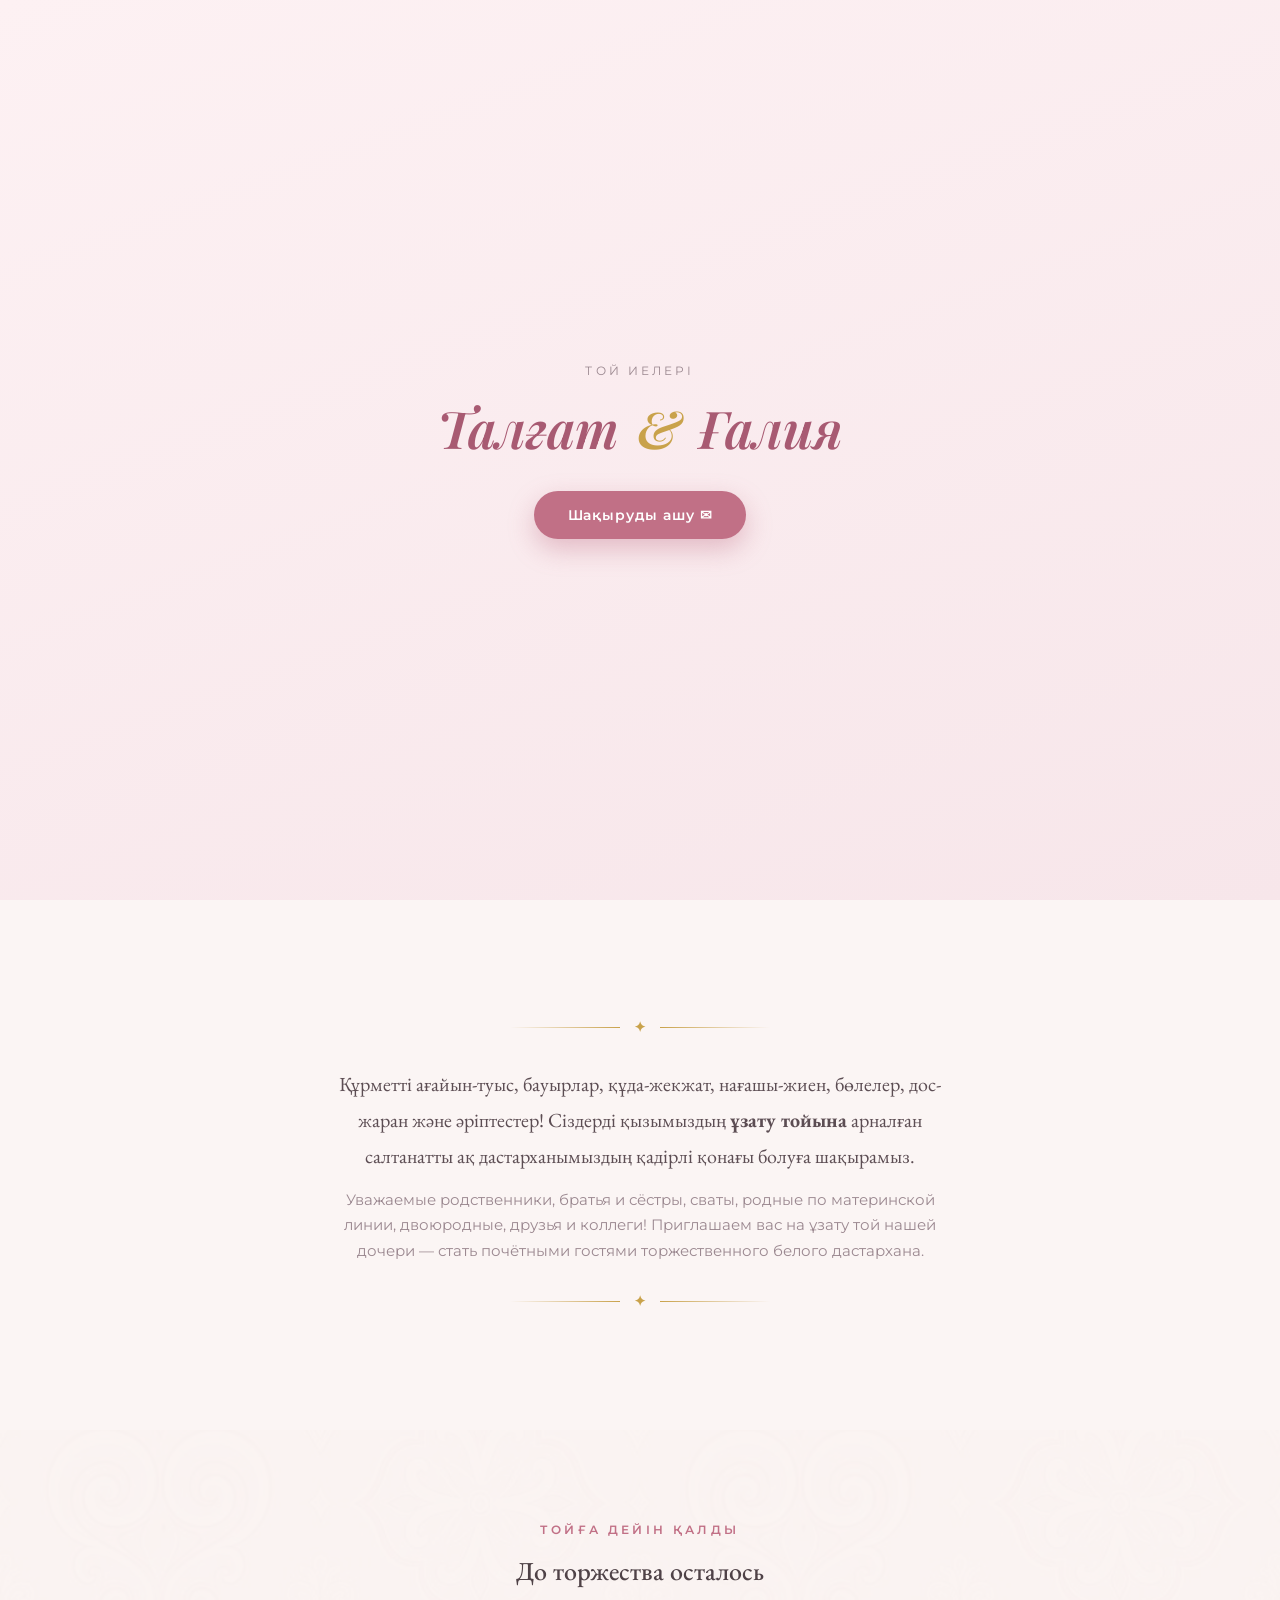
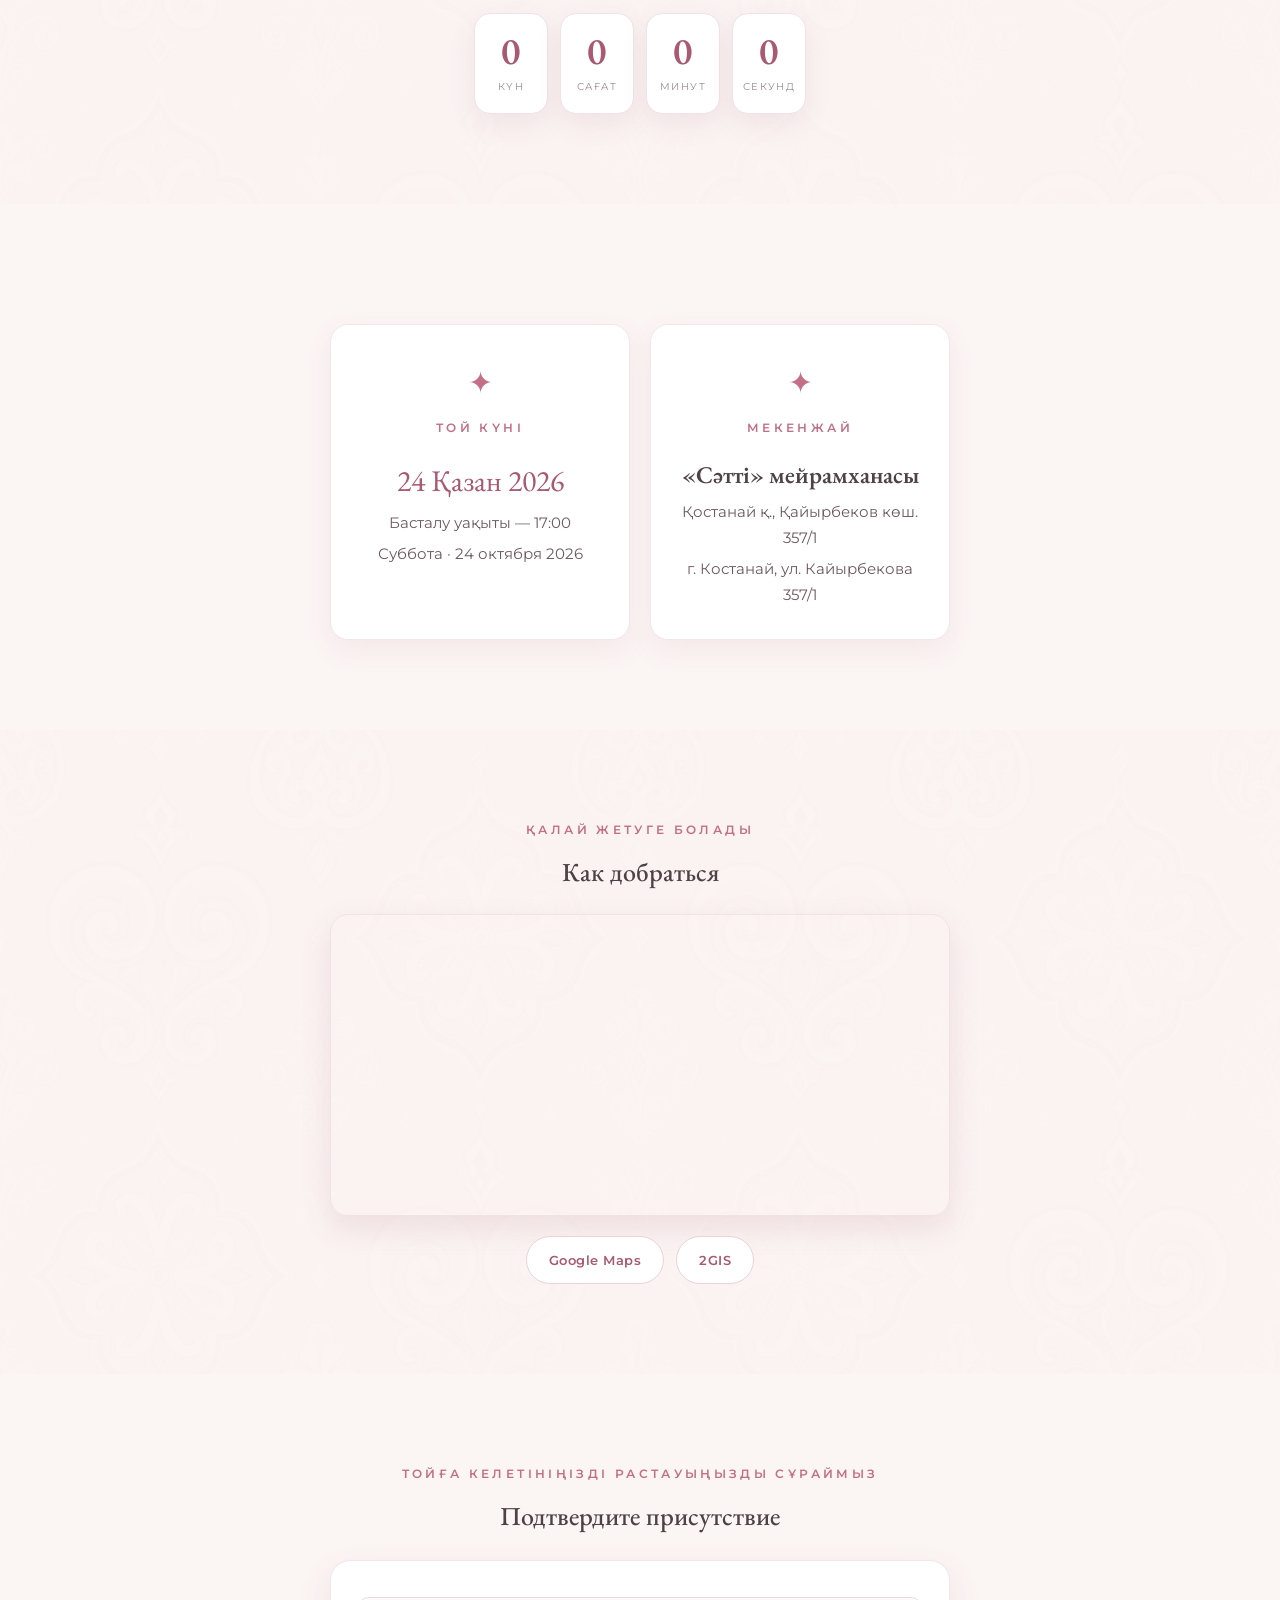
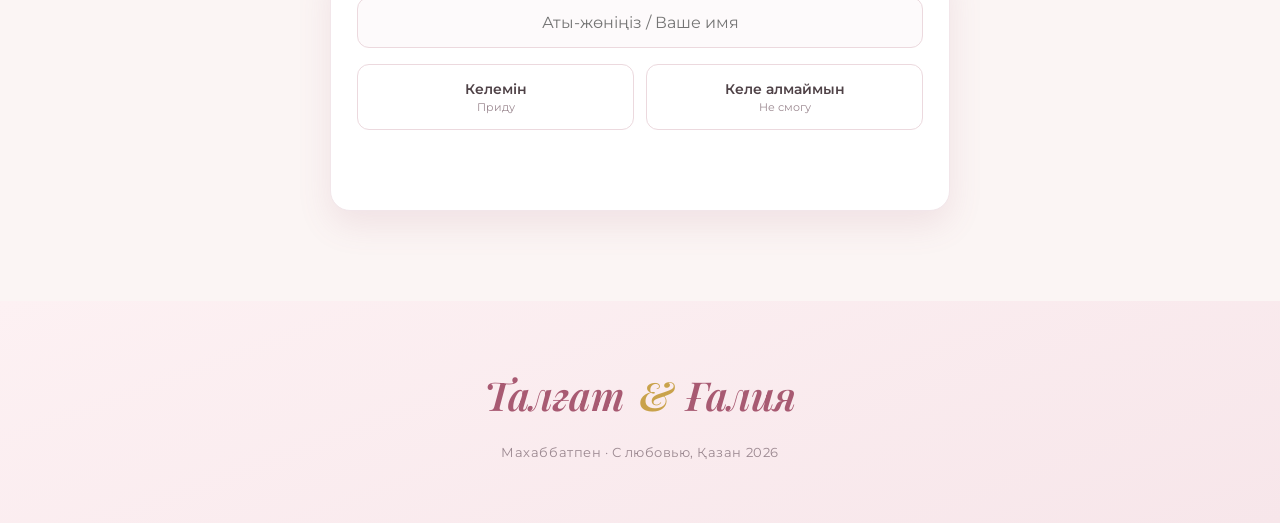
==== commit a1828368: "Rebuild invitation as clean editable static site - Replace compiled React bundle with hand-editable " ====
--- a/index.html
+++ b/index.html
@@ -1,13 +1,396 @@
 <!DOCTYPE html>
-<html lang="en">
-  <head>
-    <meta charset="UTF-8" />
-    <meta name="viewport" content="width=device-width, initial-scale=1.0, maximum-scale=1.0, user-scalable=no" />
-    <title>Құдалық - Талгат-Галия</title>
-    <script type="module" crossorigin src="./assets/index-DBcBR36P.js"></script>
-    <link rel="stylesheet" crossorigin href="./assets/index-DiEDwPwu.css">
-  </head>
-  <body>
-    <div id="root"></div>
-  </body>
+<html lang="kk">
+<head>
+<meta charset="UTF-8">
+<meta name="viewport" content="width=device-width, initial-scale=1.0, maximum-scale=1.0, user-scalable=no">
+<title>Талғат &amp; Ғалия — Ұзату тойы</title>
+
+<link rel="preconnect" href="https://fonts.googleapis.com">
+<link rel="preconnect" href="https://fonts.gstatic.com" crossorigin>
+<link href="https://fonts.googleapis.com/css2?family=EB+Garamond:ital,wght@0,400;0,500;0,600;1,400;1,500&family=Montserrat:wght@300;400;500;600&family=Playfair+Display:ital,wght@1,500;1,600;1,700&display=swap" rel="stylesheet">
+
+<style>
+/* ============================================================
+   ЦВЕТА И ШРИФТЫ (при желании можно поменять здесь)
+   ============================================================ */
+:root{
+  --rose:#c17086;          /* основной розовый */
+  --rose-deep:#a85a72;     /* тёмный розовый (акценты) */
+  --gold:#c9a24b;          /* золотой для тонких линий */
+  --ink:#4f4247;           /* цвет текста */
+  --muted:#9b8890;         /* приглушённый текст */
+  --bg:#fbf5f4;            /* фон страницы */
+  --card:#ffffff;          /* фон карточек */
+  --font-serif:"EB Garamond","Playfair Display",Georgia,serif;
+  --font-sans:"Montserrat",-apple-system,BlinkMacSystemFont,"Segoe UI",sans-serif;
+  --font-names:"Playfair Display","EB Garamond",serif;
+}
+*{box-sizing:border-box;margin:0;padding:0;-webkit-tap-highlight-color:transparent}
+html{scroll-behavior:smooth;overflow-x:clip}
+body{
+  font-family:var(--font-sans); color:var(--ink); background:var(--bg);
+  line-height:1.7; overflow-x:clip; width:100%; max-width:100%;
+}
+img{max-width:100%;display:block}
+
+/* ---------- Общие элементы ---------- */
+.section{padding:70px 22px; position:relative}
+.wrap{max-width:620px;margin:0 auto;text-align:center}
+.kicker{
+  font-family:var(--font-sans); font-size:12px; font-weight:600; letter-spacing:.28em;
+  text-transform:uppercase; color:var(--rose); margin-bottom:16px;
+}
+.htitle{font-family:var(--font-serif); font-weight:500; font-size:34px; line-height:1.2; color:var(--ink)}
+.sub{color:var(--muted); font-size:14px; margin-top:6px}
+.serif-body{font-family:var(--font-serif); font-size:clamp(17px,4.6vw,20px); line-height:1.8; color:#5c4d53}
+.ru{color:var(--muted); font-size:14.5px; line-height:1.75; margin-top:14px}
+
+/* Изящный разделитель с ромбиком */
+.divider{display:flex;align-items:center;justify-content:center;gap:14px;margin:26px auto;max-width:260px}
+.divider span{height:1px;flex:1;background:linear-gradient(90deg,transparent,var(--gold))}
+.divider span:last-child{background:linear-gradient(90deg,var(--gold),transparent)}
+.divider b{color:var(--gold);font-size:14px}
+
+/* Плавное появление при прокрутке */
+.reveal{opacity:0;transform:translateY(26px);transition:opacity .9s ease,transform .9s ease}
+.reveal.in{opacity:1;transform:none}
+
+/* ============================================================
+   ЭКРАН-КОНВЕРТ (открытие приглашения)
+   ============================================================ */
+#cover{
+  position:fixed; inset:0; z-index:100; display:flex; align-items:center; justify-content:center;
+  background:linear-gradient(160deg,#fdf1f3,#f7e6ea); text-align:center; padding:24px;
+  transition:opacity .8s ease, visibility .8s ease;
+}
+#cover.hide{opacity:0;visibility:hidden}
+.cover-card{width:100%;max-width:440px}
+.cover-card .names{font-family:var(--font-names);font-style:italic;font-weight:600;font-size:clamp(38px,12vw,52px);color:var(--rose-deep);line-height:1.12}
+.cover-card .amp{color:var(--gold);padding:0 .1em}
+.cover-card .role{font-family:var(--font-sans);font-size:12px;letter-spacing:.26em;text-transform:uppercase;color:var(--muted);margin-bottom:18px}
+.open-btn{
+  margin-top:34px; display:inline-flex; align-items:center; gap:10px; cursor:pointer;
+  font-family:var(--font-sans); font-size:14px; font-weight:600; letter-spacing:.06em;
+  color:#fff; background:var(--rose); border:none; border-radius:999px; padding:15px 34px;
+  box-shadow:0 10px 26px rgba(193,112,134,.4); transition:transform .2s, box-shadow .2s;
+}
+.open-btn:hover{transform:translateY(-2px);box-shadow:0 14px 30px rgba(193,112,134,.5)}
+
+/* ============================================================
+   ЗАСТАВКА (hero)
+   ============================================================ */
+#hero{
+  min-height:100vh; display:flex; flex-direction:column; align-items:center; justify-content:center;
+  text-align:center; padding:60px 22px; position:relative; color:#fff;
+  background:linear-gradient(rgba(120,60,75,.45),rgba(90,45,60,.55)), url('images/hero-bg.jpg') center/cover no-repeat;
+}
+#hero .role{font-family:var(--font-sans);font-size:12px;letter-spacing:.3em;text-transform:uppercase;opacity:.9;margin-bottom:18px}
+#hero .names{font-family:var(--font-names);font-style:italic;font-weight:600;font-size:clamp(46px,13vw,88px);line-height:1.05;text-shadow:0 4px 24px rgba(0,0,0,.3)}
+#hero .amp{color:#f4d9b0;padding:0 .06em}
+#hero .date{margin-top:26px;font-family:var(--font-serif);font-size:22px;letter-spacing:.04em}
+#hero .place{margin-top:6px;font-size:13px;letter-spacing:.12em;text-transform:uppercase;opacity:.9}
+.scroll-hint{position:absolute;bottom:26px;left:50%;transform:translateX(-50%);font-size:22px;color:#fff;opacity:.8;animation:bounce 1.8s infinite}
+@keyframes bounce{0%,100%{transform:translate(-50%,0)}50%{transform:translate(-50%,10px)}}
+
+/* Узорный фон для светлых секций */
+.pattern{background:url('images/pattern-bg.jpg') center/cover; position:relative}
+.pattern::before{content:"";position:absolute;inset:0;background:rgba(251,245,244,.9)}
+.pattern .wrap{position:relative;z-index:1}
+
+/* ============================================================
+   ОБРАТНЫЙ ОТСЧЁТ
+   ============================================================ */
+.count{display:flex;justify-content:center;gap:12px;margin-top:26px;flex-wrap:wrap}
+.count .box{
+  background:var(--card); border-radius:16px; padding:18px 6px; min-width:74px;
+  box-shadow:0 10px 26px rgba(168,90,114,.10); border:1px solid #f0e2e6;
+}
+.count .num{font-family:var(--font-serif);font-size:38px;font-weight:600;color:var(--rose-deep);line-height:1}
+.count .lbl{font-family:var(--font-sans);font-size:10px;letter-spacing:.14em;text-transform:uppercase;color:var(--muted);margin-top:8px}
+
+/* ============================================================
+   ДЕТАЛИ (дата / место)
+   ============================================================ */
+.cards{display:grid;grid-template-columns:1fr;gap:20px;margin-top:30px}
+.info{background:var(--card);border-radius:18px;padding:32px 24px;box-shadow:0 10px 28px rgba(168,90,114,.08);border:1px solid #f2e6ea}
+.info .ic{font-size:30px;color:var(--rose)}
+.info h3{font-family:var(--font-serif);font-weight:600;font-size:24px;margin:10px 0 4px}
+.info p{color:#6c5a5f;font-size:15px}
+.info .big{font-family:var(--font-serif);font-size:30px;color:var(--rose-deep);margin:4px 0}
+
+/* ============================================================
+   КАРТА
+   ============================================================ */
+.map-frame{margin-top:26px;border-radius:18px;overflow:hidden;box-shadow:0 12px 30px rgba(168,90,114,.14);border:1px solid #f0e2e6}
+.map-frame iframe{width:100%;height:300px;border:0;display:block}
+.map-btns{display:flex;gap:12px;justify-content:center;flex-wrap:wrap;margin-top:20px}
+.map-btns a{
+  text-decoration:none;font-family:var(--font-sans);font-size:13px;font-weight:600;letter-spacing:.04em;
+  color:var(--rose-deep);background:#fff;border:1.5px solid #ecd2da;border-radius:999px;padding:12px 22px;
+  transition:background .2s,transform .2s;
+}
+.map-btns a:hover{background:#fdf1f3;transform:translateY(-2px)}
+
+/* ============================================================
+   RSVP
+   ============================================================ */
+.rsvp-box{background:var(--card);border-radius:20px;padding:36px 26px;margin-top:28px;box-shadow:0 14px 34px rgba(168,90,114,.12);border:1px solid #f2e6ea}
+.rsvp-box input{
+  width:100%;font-family:var(--font-sans);font-size:16px;text-align:center;color:var(--ink);
+  padding:15px 16px;border:1.5px solid #ecd9de;border-radius:12px;background:#fdfafb;outline:none;
+  transition:border-color .2s;
+}
+.rsvp-box input:focus{border-color:var(--rose)}
+.rsvp-choices{display:flex;gap:12px;margin-top:16px}
+.rsvp-choices button{
+  flex:1;cursor:pointer;font-family:var(--font-sans);font-size:14px;font-weight:600;
+  padding:15px 10px;border-radius:12px;border:1.5px solid #ecd9de;background:#fff;color:var(--ink);
+  transition:all .2s;line-height:1.3;
+}
+.rsvp-choices button small{display:block;font-weight:400;font-size:11px;color:var(--muted);margin-top:2px}
+.rsvp-choices button.yes:hover{background:var(--rose);border-color:var(--rose);color:#fff}
+.rsvp-choices button.yes:hover small{color:rgba(255,255,255,.85)}
+.rsvp-choices button.no:hover{background:#efe7ea;border-color:#d8c4cb}
+.rsvp-choices button:disabled{opacity:.5;cursor:default}
+.rsvp-msg{margin-top:18px;font-family:var(--font-serif);font-size:19px;color:var(--rose-deep);min-height:26px}
+.rsvp-err{color:#b4534f;font-size:13px;font-family:var(--font-sans)}
+
+/* ============================================================
+   ПОДВАЛ
+   ============================================================ */
+#footer{padding:60px 22px;text-align:center;background:linear-gradient(160deg,#fdf1f3,#f7e6ea)}
+#footer .names{font-family:var(--font-names);font-style:italic;font-weight:600;font-size:40px;color:var(--rose-deep)}
+#footer .amp{color:var(--gold);padding:0 .08em}
+#footer p{color:var(--muted);font-size:13px;margin-top:12px;letter-spacing:.04em}
+
+/* Кнопка музыки */
+#music-btn{
+  position:fixed;right:16px;bottom:16px;z-index:60;width:52px;height:52px;border-radius:50%;
+  border:none;cursor:pointer;background:var(--rose);color:#fff;font-size:22px;
+  box-shadow:0 8px 22px rgba(193,112,134,.45);display:flex;align-items:center;justify-content:center;
+  transition:transform .2s;
+}
+#music-btn:hover{transform:scale(1.08)}
+#music-btn.playing{animation:spin 6s linear infinite}
+@keyframes spin{to{transform:rotate(360deg)}}
+
+@media(min-width:640px){
+  .cards{grid-template-columns:1fr 1fr}
+  .section{padding:90px 22px}
+}
+</style>
+</head>
+<body>
+
+<!-- ============================================================
+     НАСТРОЙКИ (дата, ссылки, музыка) — редактируй тут
+     ============================================================ -->
+<script>
+const CONFIG = {
+  // Дата и время торжества.  Формат: ГОД-МЕСЯЦ-ДЕНЬTЧАС:МИНУТА  (+05:00 — время Костаная)
+  eventDate: "2026-10-24T17:00:00+05:00",
+
+  // Куда отправлять ответы RSVP (твоя Google-таблица через Apps Script). Обычно менять не нужно.
+  rsvpUrl: "https://script.google.com/macros/s/AKfycbwmrieS3OR79MGTLwbj1wzq24SAKesIF011OenEh2Jvp_ZBbPjV2g-H6gbb_AuEa6JEQg/exec",
+
+  // Карта (координаты места).  Чтобы сменить точку — поменяй числа во всех трёх ссылках.
+  googleMapsEmbed: "https://maps.google.com/maps?q=53.2198,63.6354&hl=ru&z=17&output=embed",
+  googleMapsLink: "https://www.google.com/maps/dir/?api=1&destination=53.2198,63.6354",
+  twogisLink:     "https://go.2gis.com/4QGh1",
+
+  // Фоновая музыка (файл лежит в папке music/)
+  music: "music/background.mp3"
+};
+</script>
+
+<!-- ===== ЭКРАН-КОНВЕРТ ===== -->
+<div id="cover">
+  <div class="cover-card">
+    <div class="role">Той иелері</div>
+    <!-- ИМЕНА ХОЗЯЕВ (меняй тут) -->
+    <div class="names">Талғат <span class="amp">&amp;</span> Ғалия</div>
+    <button class="open-btn" onclick="openInvite()">Шақыруды ашу&nbsp;✉</button>
+  </div>
+</div>
+
+<!-- ===== ЗАСТАВКА ===== -->
+<header id="hero">
+  <div class="role">Той иелері</div>
+  <!-- ИМЕНА ХОЗЯЕВ (меняй тут) -->
+  <div class="names">Талғат <span class="amp">&amp;</span> Ғалия</div>
+  <!-- ДАТА И МЕСТО (меняй тут) -->
+  <div class="date">24 Қазан 2026 · 17:00</div>
+  <div class="place">Қостанай қаласы</div>
+  <div class="scroll-hint">⌄</div>
+</header>
+
+<!-- ===== ТЕКСТ ПРИГЛАШЕНИЯ ===== -->
+<section class="section">
+  <div class="wrap reveal">
+    <div class="divider"><span></span><b>✦</b><span></span></div>
+    <!-- КАЗАХСКИЙ ТЕКСТ (меняй тут) -->
+    <p class="serif-body">
+      Құрметті ағайын-туыс, бауырлар, құда-жекжат, нағашы-жиен, бөлелер,
+      дос-жаран және әріптестер! Сіздерді қызымыздың <b>ұзату тойына</b>
+      арналған салтанатты ақ дастарханымыздың қадірлі қонағы болуға шақырамыз.
+    </p>
+    <!-- РУССКИЙ ТЕКСТ (меняй тут) -->
+    <p class="ru">
+      Уважаемые родственники, братья и сёстры, сваты, родные по материнской линии,
+      двоюродные, друзья и коллеги! Приглашаем вас на ұзату той нашей дочери —
+      стать почётными гостями торжественного белого дастархана.
+    </p>
+    <div class="divider"><span></span><b>✦</b><span></span></div>
+  </div>
+</section>
+
+<!-- ===== ОБРАТНЫЙ ОТСЧЁТ ===== -->
+<section class="section pattern">
+  <div class="wrap reveal">
+    <div class="kicker">Тойға дейін қалды</div>
+    <div class="htitle" style="font-size:26px">До торжества осталось</div>
+    <div class="count" id="count">
+      <div class="box"><div class="num" id="d">0</div><div class="lbl">күн</div></div>
+      <div class="box"><div class="num" id="h">0</div><div class="lbl">сағат</div></div>
+      <div class="box"><div class="num" id="m">0</div><div class="lbl">минут</div></div>
+      <div class="box"><div class="num" id="s">0</div><div class="lbl">секунд</div></div>
+    </div>
+  </div>
+</section>
+
+<!-- ===== ДАТА И МЕСТО ===== -->
+<section class="section">
+  <div class="wrap reveal">
+    <div class="cards">
+      <div class="info">
+        <div class="ic">✦</div>
+        <div class="kicker" style="margin-top:10px">Той күні</div>
+        <div class="big">24 Қазан 2026</div>
+        <p>Басталу уақыты — 17:00</p>
+        <p class="sub">Суббота · 24 октября 2026</p>
+      </div>
+      <div class="info">
+        <div class="ic">✦</div>
+        <div class="kicker" style="margin-top:10px">Мекенжай</div>
+        <!-- НАЗВАНИЕ И АДРЕС МЕСТА (меняй тут) -->
+        <h3>«Сәтті» мейрамханасы</h3>
+        <p>Қостанай қ., Қайырбеков көш. 357/1</p>
+        <p class="sub">г. Костанай, ул. Кайырбекова 357/1</p>
+      </div>
+    </div>
+  </div>
+</section>
+
+<!-- ===== КАРТА ===== -->
+<section class="section pattern">
+  <div class="wrap reveal">
+    <div class="kicker">Қалай жетуге болады</div>
+    <div class="htitle" style="font-size:26px">Как добраться</div>
+    <div class="map-frame">
+      <iframe id="map" loading="lazy" referrerpolicy="no-referrer-when-downgrade" allowfullscreen></iframe>
+    </div>
+    <div class="map-btns">
+      <a id="gmap" target="_blank" rel="noopener">Google Maps</a>
+      <a id="gis" target="_blank" rel="noopener">2GIS</a>
+    </div>
+  </div>
+</section>
+
+<!-- ===== RSVP ===== -->
+<section class="section">
+  <div class="wrap reveal">
+    <div class="kicker">Тойға келетініңізді растауыңызды сұраймыз</div>
+    <div class="htitle" style="font-size:26px">Подтвердите присутствие</div>
+    <div class="rsvp-box" id="rsvp">
+      <input id="guest" type="text" placeholder="Аты-жөніңіз / Ваше имя" autocomplete="name">
+      <div class="rsvp-choices">
+        <button class="yes" onclick="sendRsvp(true)">Келемін<small>Приду</small></button>
+        <button class="no"  onclick="sendRsvp(false)">Келе алмаймын<small>Не смогу</small></button>
+      </div>
+      <div class="rsvp-msg" id="rsvpMsg"></div>
+    </div>
+  </div>
+</section>
+
+<!-- ===== ПОДВАЛ ===== -->
+<footer id="footer">
+  <div class="names">Талғат <span class="amp">&amp;</span> Ғалия</div>
+  <p>Махаббатпен · С любовью, Қазан 2026</p>
+</footer>
+
+<!-- Музыка -->
+<audio id="audio" loop preload="auto"></audio>
+<button id="music-btn" onclick="toggleMusic()" title="Музыка" style="display:none">♪</button>
+
+<script>
+/* ---------- Инициализация ссылок и музыки из CONFIG ---------- */
+document.getElementById('map').src   = CONFIG.googleMapsEmbed;
+document.getElementById('gmap').href = CONFIG.googleMapsLink;
+document.getElementById('gis').href  = CONFIG.twogisLink;
+const audio = document.getElementById('audio');
+audio.src = CONFIG.music;
+
+/* ---------- Открытие приглашения ---------- */
+function openInvite(){
+  document.getElementById('cover').classList.add('hide');
+  document.getElementById('music-btn').style.display='flex';
+  playMusic();
+}
+
+/* ---------- Музыка ---------- */
+const musicBtn = document.getElementById('music-btn');
+function playMusic(){ audio.play().then(()=>musicBtn.classList.add('playing')).catch(()=>{}); }
+function toggleMusic(){
+  if(audio.paused){ playMusic(); }
+  else { audio.pause(); musicBtn.classList.remove('playing'); }
+}
+
+/* ---------- Обратный отсчёт ---------- */
+const target = new Date(CONFIG.eventDate).getTime();
+function tick(){
+  const diff = target - Date.now();
+  const d = Math.max(0,Math.floor(diff/86400000));
+  const h = Math.max(0,Math.floor(diff%86400000/3600000));
+  const m = Math.max(0,Math.floor(diff%3600000/60000));
+  const s = Math.max(0,Math.floor(diff%60000/1000));
+  document.getElementById('d').textContent=d;
+  document.getElementById('h').textContent=h;
+  document.getElementById('m').textContent=m;
+  document.getElementById('s').textContent=s;
+}
+tick(); setInterval(tick,1000);
+
+/* ---------- RSVP ---------- */
+let rsvpSent=false;
+function sendRsvp(attending){
+  if(rsvpSent) return;
+  const name=document.getElementById('guest').value.trim();
+  const msg=document.getElementById('rsvpMsg');
+  if(!name){ msg.innerHTML='<span class="rsvp-err">Аты-жөніңізді жазыңыз / Введите имя</span>'; return; }
+  const btns=document.querySelectorAll('.rsvp-choices button');
+  btns.forEach(b=>b.disabled=true);
+  msg.textContent='...';
+  fetch(CONFIG.rsvpUrl,{
+    method:'POST',
+    headers:{'Content-Type':'text/plain;charset=utf-8'},
+    body:JSON.stringify({fullName:name,attending:attending})
+  })
+  .then(r=>r.json())
+  .then(()=>{
+    rsvpSent=true;
+    msg.textContent = attending
+      ? 'Жауабыңызға рақмет! Сізді күтеміз! 🌸'
+      : 'Жауабыңызға рақмет!';
+  })
+  .catch(()=>{
+    btns.forEach(b=>b.disabled=false);
+    msg.innerHTML='<span class="rsvp-err">Қате шықты, қайталап көріңіз / Ошибка, попробуйте ещё раз</span>';
+  });
+}
+
+/* ---------- Появление секций при прокрутке ---------- */
+const io=new IntersectionObserver((es)=>es.forEach(e=>{if(e.isIntersecting)e.target.classList.add('in')}),{threshold:.15});
+document.querySelectorAll('.reveal').forEach(el=>io.observe(el));
+</script>
+</body>
 </html>
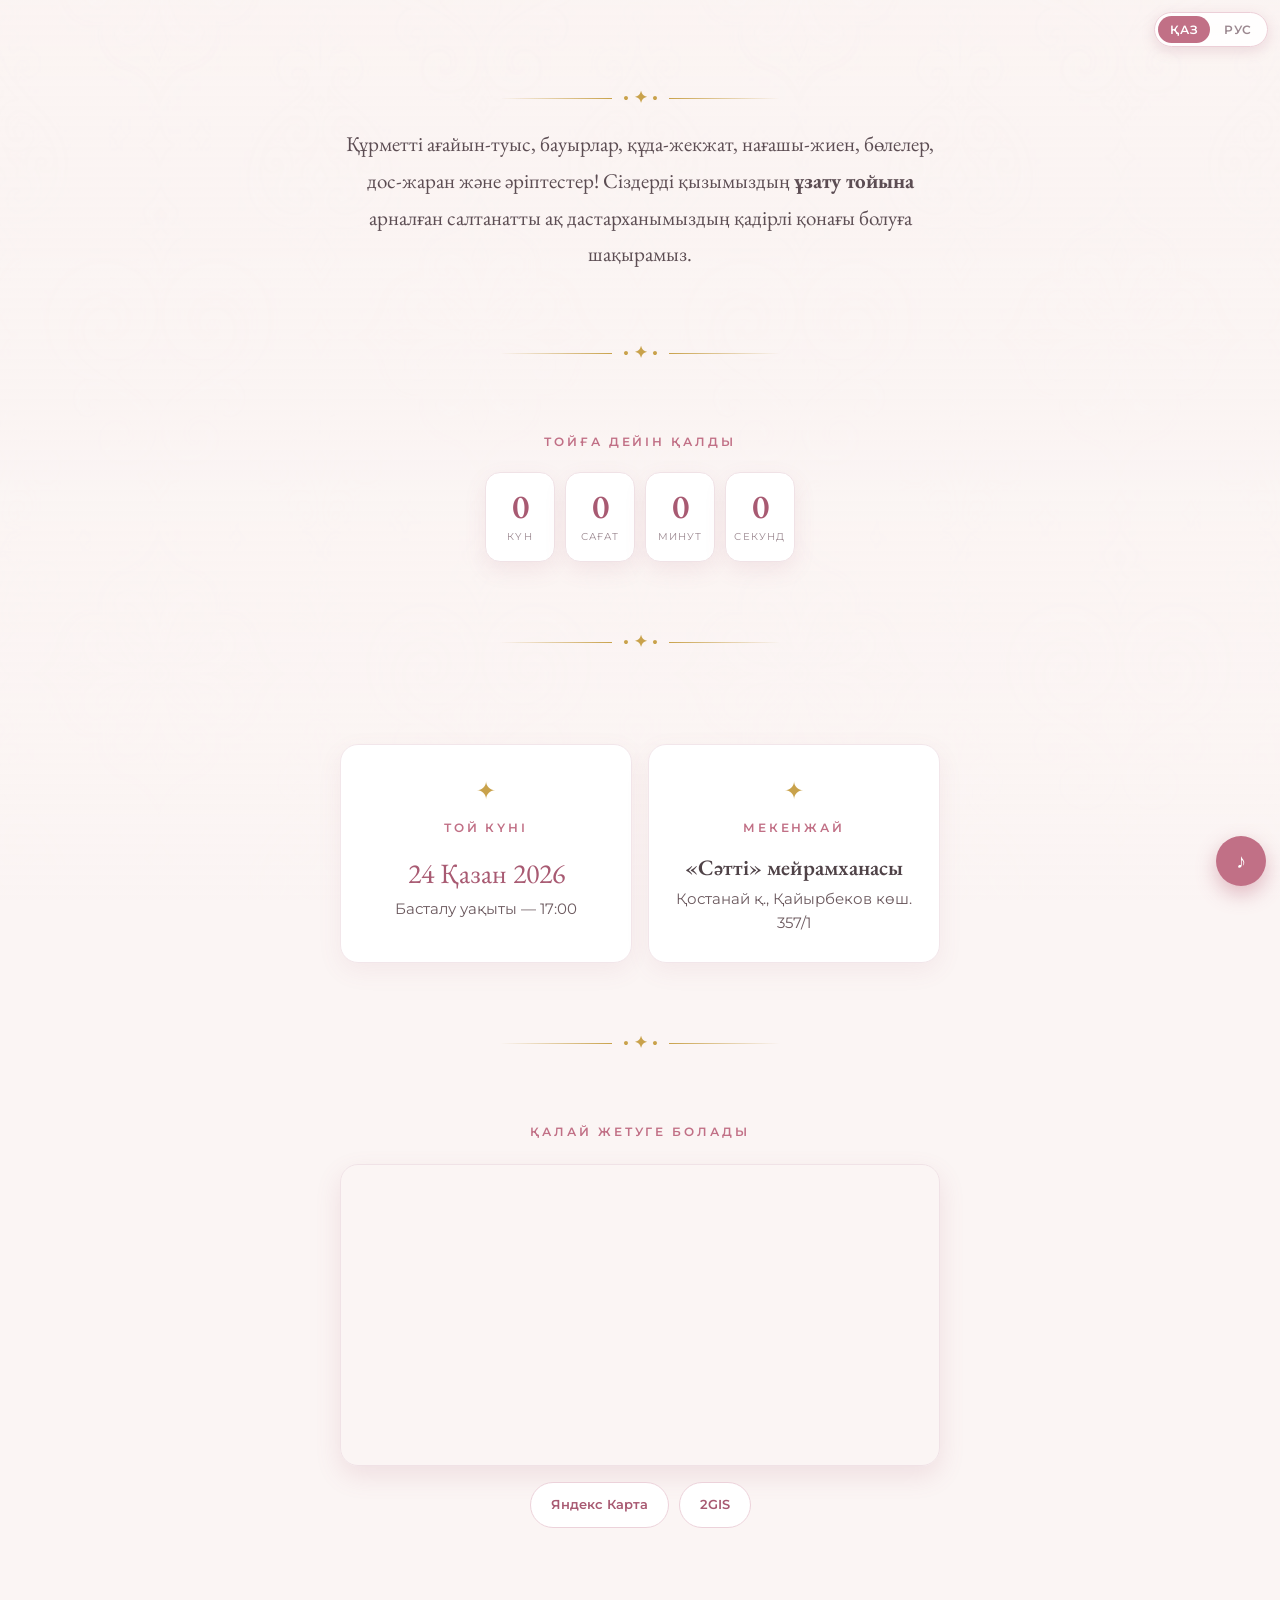
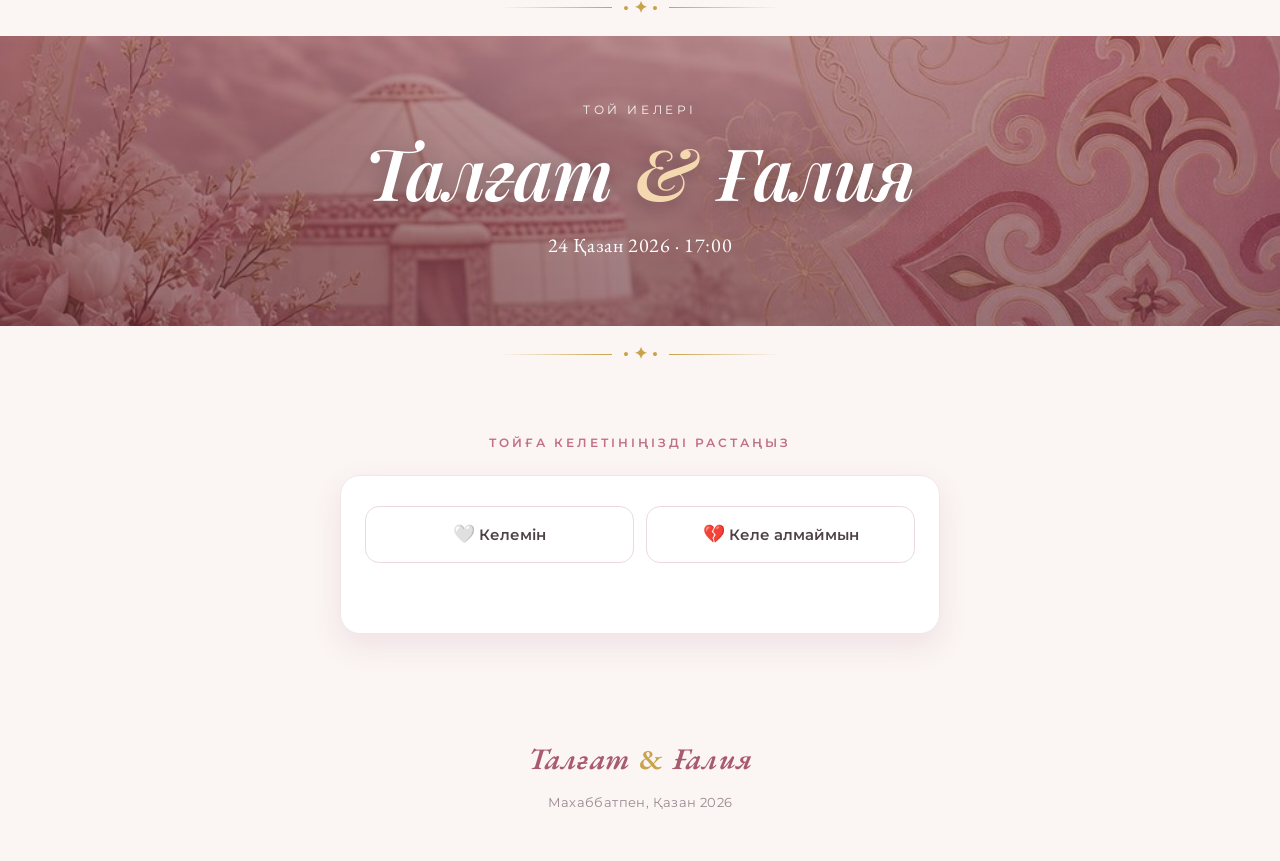
==== commit eeaf59ea: "Redesign per feedback: restore user's music, remove cover/hero, language toggle, Yandex map, whole-p" ====
--- a/index.html
+++ b/index.html
@@ -1,5 +1,5 @@
 <!DOCTYPE html>
-<html lang="kk">
+<html lang="kk" data-lang="kz">
 <head>
 <meta charset="UTF-8">
 <meta name="viewport" content="width=device-width, initial-scale=1.0, maximum-scale=1.0, user-scalable=no">
@@ -7,20 +7,20 @@
 
 <link rel="preconnect" href="https://fonts.googleapis.com">
 <link rel="preconnect" href="https://fonts.gstatic.com" crossorigin>
-<link href="https://fonts.googleapis.com/css2?family=EB+Garamond:ital,wght@0,400;0,500;0,600;1,400;1,500&family=Montserrat:wght@300;400;500;600&family=Playfair+Display:ital,wght@1,500;1,600;1,700&display=swap" rel="stylesheet">
+<link href="https://fonts.googleapis.com/css2?family=EB+Garamond:ital,wght@0,400;0,500;0,600;1,400;1,500&family=Montserrat:wght@300;400;500;600&family=Playfair+Display:ital,wght@0,500;0,600;1,500;1,600;1,700&display=swap" rel="stylesheet">
 
 <style>
 /* ============================================================
-   ЦВЕТА И ШРИФТЫ (при желании можно поменять здесь)
+   ЦВЕТА И ШРИФТЫ
    ============================================================ */
 :root{
-  --rose:#c17086;          /* основной розовый */
-  --rose-deep:#a85a72;     /* тёмный розовый (акценты) */
-  --gold:#c9a24b;          /* золотой для тонких линий */
-  --ink:#4f4247;           /* цвет текста */
-  --muted:#9b8890;         /* приглушённый текст */
-  --bg:#fbf5f4;            /* фон страницы */
-  --card:#ffffff;          /* фон карточек */
+  --rose:#c17086;
+  --rose-deep:#a85a72;
+  --gold:#c9a24b;
+  --ink:#4f4247;
+  --muted:#9b8890;
+  --bg:#fbf5f4;
+  --card:#ffffff;
   --font-serif:"EB Garamond","Playfair Display",Georgia,serif;
   --font-sans:"Montserrat",-apple-system,BlinkMacSystemFont,"Segoe UI",sans-serif;
   --font-names:"Playfair Display","EB Garamond",serif;
@@ -29,146 +29,127 @@
 html{scroll-behavior:smooth;overflow-x:clip}
 body{
   font-family:var(--font-sans); color:var(--ink); background:var(--bg);
-  line-height:1.7; overflow-x:clip; width:100%; max-width:100%;
+  line-height:1.65; overflow-x:clip; width:100%; max-width:100%; position:relative;
+}
+/* Фоновый казахский узор на ВЕСЬ сайт (полупрозрачный) */
+body::before{
+  content:""; position:fixed; inset:0; z-index:-2;
+  background:url('images/pattern-bg.jpg') center/cover no-repeat;
+  opacity:.10;
+}
+body::after{
+  content:""; position:fixed; inset:0; z-index:-1;
+  background:linear-gradient(180deg, rgba(251,245,244,.4), rgba(251,245,244,.75));
 }
 img{max-width:100%;display:block}
 
-/* ---------- Общие элементы ---------- */
-.section{padding:70px 22px; position:relative}
-.wrap{max-width:620px;margin:0 auto;text-align:center}
-.kicker{
-  font-family:var(--font-sans); font-size:12px; font-weight:600; letter-spacing:.28em;
-  text-transform:uppercase; color:var(--rose); margin-bottom:16px;
-}
-.htitle{font-family:var(--font-serif); font-weight:500; font-size:34px; line-height:1.2; color:var(--ink)}
-.sub{color:var(--muted); font-size:14px; margin-top:6px}
-.serif-body{font-family:var(--font-serif); font-size:clamp(17px,4.6vw,20px); line-height:1.8; color:#5c4d53}
-.ru{color:var(--muted); font-size:14.5px; line-height:1.75; margin-top:14px}
-
-/* Изящный разделитель с ромбиком */
-.divider{display:flex;align-items:center;justify-content:center;gap:14px;margin:26px auto;max-width:260px}
-.divider span{height:1px;flex:1;background:linear-gradient(90deg,transparent,var(--gold))}
-.divider span:last-child{background:linear-gradient(90deg,var(--gold),transparent)}
-.divider b{color:var(--gold);font-size:14px}
-
-/* Плавное появление при прокрутке */
-.reveal{opacity:0;transform:translateY(26px);transition:opacity .9s ease,transform .9s ease}
+/* ---------- Переключатель языка ---------- */
+#lang{
+  position:fixed; top:12px; right:12px; z-index:70; display:flex; gap:2px;
+  background:rgba(255,255,255,.85); backdrop-filter:blur(6px);
+  border:1px solid #eccfd7; border-radius:999px; padding:3px; box-shadow:0 4px 14px rgba(168,90,114,.18);
+}
+#lang button{
+  border:none;background:none;cursor:pointer;font-family:var(--font-sans);font-size:12px;font-weight:600;
+  letter-spacing:.05em;color:var(--muted);padding:6px 12px;border-radius:999px;transition:all .2s;
+}
+#lang button.active{background:var(--rose);color:#fff}
+
+/* показ/скрытие по языку */
+[data-lang="kz"] .ru{display:none!important}
+[data-lang="ru"] .kz{display:none!important}
+
+/* ---------- Секции и типографика ---------- */
+.section{padding:40px 20px; position:relative}
+.wrap{max-width:600px;margin:0 auto;text-align:center}
+.kicker{font-family:var(--font-sans);font-size:11.5px;font-weight:600;letter-spacing:.26em;text-transform:uppercase;color:var(--rose);margin-bottom:12px}
+.htitle{font-family:var(--font-serif);font-weight:500;font-size:26px;line-height:1.2;color:var(--ink)}
+.sub{color:var(--muted);font-size:13.5px;margin-top:4px}
+.serif-body{font-family:var(--font-serif);font-size:clamp(18px,4.8vw,21px);line-height:1.75;color:#5c4d53}
+
+/* ---------- Орнаментальный разделитель ---------- */
+.divider{display:flex;align-items:center;justify-content:center;gap:12px;max-width:280px;margin:6px auto;padding:14px 0}
+.divider .ln{height:1px;flex:1;background:linear-gradient(90deg,transparent,var(--gold))}
+.divider .ln:last-child{background:linear-gradient(90deg,var(--gold),transparent)}
+.divider .orn{color:var(--gold);display:flex;align-items:center;gap:6px}
+.divider .orn i{width:4px;height:4px;background:var(--gold);border-radius:50%;transform:rotate(45deg)}
+.divider .orn b{font-size:16px;line-height:1;font-style:normal}
+
+/* Плавное появление */
+.reveal{opacity:0;transform:translateY(22px);transition:opacity .8s ease,transform .8s ease}
 .reveal.in{opacity:1;transform:none}
 
-/* ============================================================
-   ЭКРАН-КОНВЕРТ (открытие приглашения)
-   ============================================================ */
-#cover{
-  position:fixed; inset:0; z-index:100; display:flex; align-items:center; justify-content:center;
-  background:linear-gradient(160deg,#fdf1f3,#f7e6ea); text-align:center; padding:24px;
-  transition:opacity .8s ease, visibility .8s ease;
-}
-#cover.hide{opacity:0;visibility:hidden}
-.cover-card{width:100%;max-width:440px}
-.cover-card .names{font-family:var(--font-names);font-style:italic;font-weight:600;font-size:clamp(38px,12vw,52px);color:var(--rose-deep);line-height:1.12}
-.cover-card .amp{color:var(--gold);padding:0 .1em}
-.cover-card .role{font-family:var(--font-sans);font-size:12px;letter-spacing:.26em;text-transform:uppercase;color:var(--muted);margin-bottom:18px}
-.open-btn{
-  margin-top:34px; display:inline-flex; align-items:center; gap:10px; cursor:pointer;
-  font-family:var(--font-sans); font-size:14px; font-weight:600; letter-spacing:.06em;
-  color:#fff; background:var(--rose); border:none; border-radius:999px; padding:15px 34px;
-  box-shadow:0 10px 26px rgba(193,112,134,.4); transition:transform .2s, box-shadow .2s;
-}
-.open-btn:hover{transform:translateY(-2px);box-shadow:0 14px 30px rgba(193,112,134,.5)}
-
-/* ============================================================
-   ЗАСТАВКА (hero)
-   ============================================================ */
-#hero{
-  min-height:100vh; display:flex; flex-direction:column; align-items:center; justify-content:center;
-  text-align:center; padding:60px 22px; position:relative; color:#fff;
-  background:linear-gradient(rgba(120,60,75,.45),rgba(90,45,60,.55)), url('images/hero-bg.jpg') center/cover no-repeat;
-}
-#hero .role{font-family:var(--font-sans);font-size:12px;letter-spacing:.3em;text-transform:uppercase;opacity:.9;margin-bottom:18px}
-#hero .names{font-family:var(--font-names);font-style:italic;font-weight:600;font-size:clamp(46px,13vw,88px);line-height:1.05;text-shadow:0 4px 24px rgba(0,0,0,.3)}
-#hero .amp{color:#f4d9b0;padding:0 .06em}
-#hero .date{margin-top:26px;font-family:var(--font-serif);font-size:22px;letter-spacing:.04em}
-#hero .place{margin-top:6px;font-size:13px;letter-spacing:.12em;text-transform:uppercase;opacity:.9}
-.scroll-hint{position:absolute;bottom:26px;left:50%;transform:translateX(-50%);font-size:22px;color:#fff;opacity:.8;animation:bounce 1.8s infinite}
-@keyframes bounce{0%,100%{transform:translate(-50%,0)}50%{transform:translate(-50%,10px)}}
-
-/* Узорный фон для светлых секций */
-.pattern{background:url('images/pattern-bg.jpg') center/cover; position:relative}
-.pattern::before{content:"";position:absolute;inset:0;background:rgba(251,245,244,.9)}
-.pattern .wrap{position:relative;z-index:1}
-
-/* ============================================================
-   ОБРАТНЫЙ ОТСЧЁТ
-   ============================================================ */
-.count{display:flex;justify-content:center;gap:12px;margin-top:26px;flex-wrap:wrap}
-.count .box{
-  background:var(--card); border-radius:16px; padding:18px 6px; min-width:74px;
-  box-shadow:0 10px 26px rgba(168,90,114,.10); border:1px solid #f0e2e6;
-}
-.count .num{font-family:var(--font-serif);font-size:38px;font-weight:600;color:var(--rose-deep);line-height:1}
-.count .lbl{font-family:var(--font-sans);font-size:10px;letter-spacing:.14em;text-transform:uppercase;color:var(--muted);margin-top:8px}
-
-/* ============================================================
-   ДЕТАЛИ (дата / место)
-   ============================================================ */
-.cards{display:grid;grid-template-columns:1fr;gap:20px;margin-top:30px}
-.info{background:var(--card);border-radius:18px;padding:32px 24px;box-shadow:0 10px 28px rgba(168,90,114,.08);border:1px solid #f2e6ea}
-.info .ic{font-size:30px;color:var(--rose)}
-.info h3{font-family:var(--font-serif);font-weight:600;font-size:24px;margin:10px 0 4px}
-.info p{color:#6c5a5f;font-size:15px}
-.info .big{font-family:var(--font-serif);font-size:30px;color:var(--rose-deep);margin:4px 0}
-
-/* ============================================================
-   КАРТА
-   ============================================================ */
-.map-frame{margin-top:26px;border-radius:18px;overflow:hidden;box-shadow:0 12px 30px rgba(168,90,114,.14);border:1px solid #f0e2e6}
+/* ---------- Обратный отсчёт ---------- */
+.count{display:flex;justify-content:center;gap:10px;margin-top:20px;flex-wrap:wrap}
+.count .box{background:var(--card);border-radius:15px;padding:16px 6px;min-width:70px;box-shadow:0 8px 22px rgba(168,90,114,.10);border:1px solid #f0e2e6}
+.count .num{font-family:var(--font-serif);font-size:34px;font-weight:600;color:var(--rose-deep);line-height:1}
+.count .lbl{font-family:var(--font-sans);font-size:10px;letter-spacing:.12em;text-transform:uppercase;color:var(--muted);margin-top:6px}
+
+/* ---------- Карточки дата/место ---------- */
+.cards{display:grid;grid-template-columns:1fr;gap:16px;margin-top:22px}
+.info{background:var(--card);border-radius:18px;padding:26px 22px;box-shadow:0 8px 24px rgba(168,90,114,.08);border:1px solid #f2e6ea}
+.info .ic{font-size:24px;color:var(--gold)}
+.info h3{font-family:var(--font-serif);font-weight:600;font-size:22px;margin:6px 0 2px}
+.info p{color:#6c5a5f;font-size:14.5px}
+.info .big{font-family:var(--font-serif);font-size:28px;color:var(--rose-deep);margin:2px 0}
+
+/* ---------- Карта ---------- */
+.map-frame{margin-top:22px;border-radius:18px;overflow:hidden;box-shadow:0 10px 26px rgba(168,90,114,.14);border:1px solid #f0e2e6}
 .map-frame iframe{width:100%;height:300px;border:0;display:block}
-.map-btns{display:flex;gap:12px;justify-content:center;flex-wrap:wrap;margin-top:20px}
-.map-btns a{
-  text-decoration:none;font-family:var(--font-sans);font-size:13px;font-weight:600;letter-spacing:.04em;
-  color:var(--rose-deep);background:#fff;border:1.5px solid #ecd2da;border-radius:999px;padding:12px 22px;
-  transition:background .2s,transform .2s;
-}
+.map-btns{display:flex;gap:10px;justify-content:center;flex-wrap:wrap;margin-top:16px}
+.map-btns a{text-decoration:none;font-family:var(--font-sans);font-size:13px;font-weight:600;color:var(--rose-deep);background:#fff;border:1.5px solid #ecd2da;border-radius:999px;padding:11px 20px;transition:all .2s}
 .map-btns a:hover{background:#fdf1f3;transform:translateY(-2px)}
 
-/* ============================================================
-   RSVP
-   ============================================================ */
-.rsvp-box{background:var(--card);border-radius:20px;padding:36px 26px;margin-top:28px;box-shadow:0 14px 34px rgba(168,90,114,.12);border:1px solid #f2e6ea}
-.rsvp-box input{
+/* ---------- Блок с именами (после карты) ---------- */
+#names{
+  padding:64px 20px; text-align:center; color:#fff; position:relative; overflow:hidden;
+  background:linear-gradient(rgba(120,60,75,.5),rgba(90,45,60,.58)), url('images/hero-bg.jpg') center/cover no-repeat;
+}
+#names .role{font-family:var(--font-sans);font-size:12px;letter-spacing:.3em;text-transform:uppercase;opacity:.92;margin-bottom:14px}
+#names .nm{font-family:var(--font-names);font-style:italic;font-weight:600;font-size:clamp(44px,12vw,72px);line-height:1.08;text-shadow:0 4px 22px rgba(0,0,0,.3)}
+#names .amp{color:#f4d9b0;padding:0 .05em}
+#names .date{margin-top:18px;font-family:var(--font-serif);font-size:20px;letter-spacing:.03em}
+
+/* ---------- RSVP ---------- */
+.rsvp-box{background:var(--card);border-radius:20px;padding:30px 24px;margin-top:22px;box-shadow:0 12px 30px rgba(168,90,114,.12);border:1px solid #f2e6ea}
+.rsvp-choices{display:flex;gap:12px}
+.rsvp-choices button{
+  flex:1;cursor:pointer;font-family:var(--font-sans);font-size:15px;font-weight:600;
+  padding:16px 10px;border-radius:14px;border:1.5px solid #ecd9de;background:#fff;color:var(--ink);
+  transition:all .2s;line-height:1.3;
+}
+.rsvp-choices button .em{font-size:18px}
+.rsvp-choices button.yes.sel{background:var(--rose);border-color:var(--rose);color:#fff}
+.rsvp-choices button.no.sel{background:#efe7ea;border-color:#d8c4cb}
+.rsvp-choices button:disabled{opacity:.55;cursor:default}
+.rsvp-form{max-height:0;overflow:hidden;opacity:0;transition:max-height .45s ease,opacity .45s ease,margin .45s ease;margin-top:0}
+.rsvp-form.show{max-height:220px;opacity:1;margin-top:18px}
+.rsvp-form input{
   width:100%;font-family:var(--font-sans);font-size:16px;text-align:center;color:var(--ink);
-  padding:15px 16px;border:1.5px solid #ecd9de;border-radius:12px;background:#fdfafb;outline:none;
-  transition:border-color .2s;
-}
-.rsvp-box input:focus{border-color:var(--rose)}
-.rsvp-choices{display:flex;gap:12px;margin-top:16px}
-.rsvp-choices button{
-  flex:1;cursor:pointer;font-family:var(--font-sans);font-size:14px;font-weight:600;
-  padding:15px 10px;border-radius:12px;border:1.5px solid #ecd9de;background:#fff;color:var(--ink);
-  transition:all .2s;line-height:1.3;
-}
-.rsvp-choices button small{display:block;font-weight:400;font-size:11px;color:var(--muted);margin-top:2px}
-.rsvp-choices button.yes:hover{background:var(--rose);border-color:var(--rose);color:#fff}
-.rsvp-choices button.yes:hover small{color:rgba(255,255,255,.85)}
-.rsvp-choices button.no:hover{background:#efe7ea;border-color:#d8c4cb}
-.rsvp-choices button:disabled{opacity:.5;cursor:default}
-.rsvp-msg{margin-top:18px;font-family:var(--font-serif);font-size:19px;color:var(--rose-deep);min-height:26px}
+  padding:15px 16px;border:1.5px solid #ecd9de;border-radius:12px;background:#fdfafb;outline:none;transition:border-color .2s;
+}
+.rsvp-form input:focus{border-color:var(--rose)}
+.rsvp-form .send{
+  width:100%;margin-top:12px;cursor:pointer;border:none;border-radius:12px;padding:15px;
+  font-family:var(--font-sans);font-size:15px;font-weight:600;color:#fff;background:var(--rose);
+  box-shadow:0 8px 20px rgba(193,112,134,.35);transition:transform .2s;
+}
+.rsvp-form .send:hover{transform:translateY(-2px)}
+.rsvp-form .send:disabled{opacity:.6;transform:none;cursor:default}
+.rsvp-msg{margin-top:16px;font-family:var(--font-serif);font-size:19px;color:var(--rose-deep);min-height:24px}
 .rsvp-err{color:#b4534f;font-size:13px;font-family:var(--font-sans)}
 
-/* ============================================================
-   ПОДВАЛ
-   ============================================================ */
-#footer{padding:60px 22px;text-align:center;background:linear-gradient(160deg,#fdf1f3,#f7e6ea)}
-#footer .names{font-family:var(--font-names);font-style:italic;font-weight:600;font-size:40px;color:var(--rose-deep)}
-#footer .amp{color:var(--gold);padding:0 .08em}
-#footer p{color:var(--muted);font-size:13px;margin-top:12px;letter-spacing:.04em}
-
-/* Кнопка музыки */
+/* ---------- Подвал ---------- */
+#footer{padding:48px 20px;text-align:center;position:relative}
+#footer .fnames{font-family:var(--font-serif);font-style:italic;font-weight:600;font-size:30px;color:var(--rose-deep);letter-spacing:.01em}
+#footer .fnames .amp{color:var(--gold);font-style:normal;padding:0 .06em}
+#footer p{color:var(--muted);font-size:13px;margin-top:8px;letter-spacing:.03em}
+
+/* ---------- Кнопка музыки ---------- */
 #music-btn{
-  position:fixed;right:16px;bottom:16px;z-index:60;width:52px;height:52px;border-radius:50%;
-  border:none;cursor:pointer;background:var(--rose);color:#fff;font-size:22px;
-  box-shadow:0 8px 22px rgba(193,112,134,.45);display:flex;align-items:center;justify-content:center;
-  transition:transform .2s;
+  position:fixed;right:14px;bottom:14px;z-index:60;width:50px;height:50px;border-radius:50%;
+  border:none;cursor:pointer;background:var(--rose);color:#fff;font-size:20px;
+  box-shadow:0 8px 20px rgba(193,112,134,.45);display:flex;align-items:center;justify-content:center;transition:transform .2s;
 }
 #music-btn:hover{transform:scale(1.08)}
 #music-btn.playing{animation:spin 6s linear infinite}
@@ -176,7 +157,7 @@
 
 @media(min-width:640px){
   .cards{grid-template-columns:1fr 1fr}
-  .section{padding:90px 22px}
+  .section{padding:52px 20px}
 }
 </style>
 </head>
@@ -190,122 +171,123 @@
   // Дата и время торжества.  Формат: ГОД-МЕСЯЦ-ДЕНЬTЧАС:МИНУТА  (+05:00 — время Костаная)
   eventDate: "2026-10-24T17:00:00+05:00",
 
-  // Куда отправлять ответы RSVP (твоя Google-таблица через Apps Script). Обычно менять не нужно.
+  // Куда отправлять ответы RSVP (Google-таблица). Обычно менять не нужно.
   rsvpUrl: "https://script.google.com/macros/s/AKfycbwmrieS3OR79MGTLwbj1wzq24SAKesIF011OenEh2Jvp_ZBbPjV2g-H6gbb_AuEa6JEQg/exec",
 
-  // Карта (координаты места).  Чтобы сменить точку — поменяй числа во всех трёх ссылках.
-  googleMapsEmbed: "https://maps.google.com/maps?q=53.2198,63.6354&hl=ru&z=17&output=embed",
-  googleMapsLink: "https://www.google.com/maps/dir/?api=1&destination=53.2198,63.6354",
-  twogisLink:     "https://go.2gis.com/4QGh1",
+  // Яндекс Карта. Ищет место по адресу и ставит метку. Чтобы сменить — поменяй адрес в обеих строках.
+  yandexEmbed: "https://yandex.ru/map-widget/v1/?mode=search&text=" + encodeURIComponent("Костанай, улица Каирбекова, 357/1") + "&z=17",
+  yandexLink:  "https://yandex.ru/maps/?text=" + encodeURIComponent("Костанай, улица Каирбекова, 357/1"),
+  twogisLink:  "https://go.2gis.com/4QGh1",
 
   // Фоновая музыка (файл лежит в папке music/)
   music: "music/background.mp3"
 };
 </script>
 
-<!-- ===== ЭКРАН-КОНВЕРТ ===== -->
-<div id="cover">
-  <div class="cover-card">
-    <div class="role">Той иелері</div>
-    <!-- ИМЕНА ХОЗЯЕВ (меняй тут) -->
-    <div class="names">Талғат <span class="amp">&amp;</span> Ғалия</div>
-    <button class="open-btn" onclick="openInvite()">Шақыруды ашу&nbsp;✉</button>
-  </div>
+<!-- ===== Переключатель языка ===== -->
+<div id="lang">
+  <button class="b-kz" onclick="setLang('kz')">ҚАЗ</button>
+  <button class="b-ru" onclick="setLang('ru')">РУС</button>
 </div>
 
-<!-- ===== ЗАСТАВКА ===== -->
-<header id="hero">
-  <div class="role">Той иелері</div>
-  <!-- ИМЕНА ХОЗЯЕВ (меняй тут) -->
-  <div class="names">Талғат <span class="amp">&amp;</span> Ғалия</div>
-  <!-- ДАТА И МЕСТО (меняй тут) -->
-  <div class="date">24 Қазан 2026 · 17:00</div>
-  <div class="place">Қостанай қаласы</div>
-  <div class="scroll-hint">⌄</div>
-</header>
-
-<!-- ===== ТЕКСТ ПРИГЛАШЕНИЯ ===== -->
-<section class="section">
-  <div class="wrap reveal">
-    <div class="divider"><span></span><b>✦</b><span></span></div>
+<!-- ===== 1. ТЕКСТ ПРИГЛАШЕНИЯ (в самом верху) ===== -->
+<section class="section" style="padding-top:70px">
+  <div class="wrap reveal">
+    <div class="divider"><span class="ln"></span><span class="orn"><i></i><b>✦</b><i></i></span><span class="ln"></span></div>
     <!-- КАЗАХСКИЙ ТЕКСТ (меняй тут) -->
-    <p class="serif-body">
+    <p class="serif-body kz">
       Құрметті ағайын-туыс, бауырлар, құда-жекжат, нағашы-жиен, бөлелер,
       дос-жаран және әріптестер! Сіздерді қызымыздың <b>ұзату тойына</b>
       арналған салтанатты ақ дастарханымыздың қадірлі қонағы болуға шақырамыз.
     </p>
     <!-- РУССКИЙ ТЕКСТ (меняй тут) -->
-    <p class="ru">
-      Уважаемые родственники, братья и сёстры, сваты, родные по материнской линии,
-      двоюродные, друзья и коллеги! Приглашаем вас на ұзату той нашей дочери —
-      стать почётными гостями торжественного белого дастархана.
+    <p class="serif-body ru">
+      Уважаемые родственники, сваты, близкие и друзья! Приглашаем вас на
+      <b>ұзату той</b> нашей дочери — стать почётными гостями нашего
+      праздничного белого дастархана.
     </p>
-    <div class="divider"><span></span><b>✦</b><span></span></div>
-  </div>
-</section>
-
-<!-- ===== ОБРАТНЫЙ ОТСЧЁТ ===== -->
-<section class="section pattern">
-  <div class="wrap reveal">
-    <div class="kicker">Тойға дейін қалды</div>
-    <div class="htitle" style="font-size:26px">До торжества осталось</div>
+  </div>
+</section>
+
+<div class="divider"><span class="ln"></span><span class="orn"><i></i><b>✦</b><i></i></span><span class="ln"></span></div>
+
+<!-- ===== 2. ОБРАТНЫЙ ОТСЧЁТ ===== -->
+<section class="section">
+  <div class="wrap reveal">
+    <div class="kicker"><span class="kz">Тойға дейін қалды</span><span class="ru">До торжества осталось</span></div>
     <div class="count" id="count">
-      <div class="box"><div class="num" id="d">0</div><div class="lbl">күн</div></div>
-      <div class="box"><div class="num" id="h">0</div><div class="lbl">сағат</div></div>
-      <div class="box"><div class="num" id="m">0</div><div class="lbl">минут</div></div>
-      <div class="box"><div class="num" id="s">0</div><div class="lbl">секунд</div></div>
-    </div>
-  </div>
-</section>
-
-<!-- ===== ДАТА И МЕСТО ===== -->
+      <div class="box"><div class="num" id="d">0</div><div class="lbl"><span class="kz">күн</span><span class="ru">дней</span></div></div>
+      <div class="box"><div class="num" id="h">0</div><div class="lbl"><span class="kz">сағат</span><span class="ru">часов</span></div></div>
+      <div class="box"><div class="num" id="m">0</div><div class="lbl"><span class="kz">минут</span><span class="ru">минут</span></div></div>
+      <div class="box"><div class="num" id="s">0</div><div class="lbl"><span class="kz">секунд</span><span class="ru">секунд</span></div></div>
+    </div>
+  </div>
+</section>
+
+<div class="divider"><span class="ln"></span><span class="orn"><i></i><b>✦</b><i></i></span><span class="ln"></span></div>
+
+<!-- ===== 3. ДАТА И МЕСТО ===== -->
 <section class="section">
   <div class="wrap reveal">
     <div class="cards">
       <div class="info">
         <div class="ic">✦</div>
-        <div class="kicker" style="margin-top:10px">Той күні</div>
-        <div class="big">24 Қазан 2026</div>
-        <p>Басталу уақыты — 17:00</p>
-        <p class="sub">Суббота · 24 октября 2026</p>
+        <div class="kicker" style="margin-top:8px"><span class="kz">Той күні</span><span class="ru">Дата</span></div>
+        <div class="big"><span class="kz">24 Қазан 2026</span><span class="ru">24 октября 2026</span></div>
+        <p><span class="kz">Басталу уақыты — 17:00</span><span class="ru">Начало в 17:00</span></p>
       </div>
       <div class="info">
         <div class="ic">✦</div>
-        <div class="kicker" style="margin-top:10px">Мекенжай</div>
-        <!-- НАЗВАНИЕ И АДРЕС МЕСТА (меняй тут) -->
-        <h3>«Сәтті» мейрамханасы</h3>
-        <p>Қостанай қ., Қайырбеков көш. 357/1</p>
-        <p class="sub">г. Костанай, ул. Кайырбекова 357/1</p>
+        <div class="kicker" style="margin-top:8px"><span class="kz">Мекенжай</span><span class="ru">Адрес</span></div>
+        <!-- НАЗВАНИЕ И АДРЕС (меняй тут) -->
+        <h3><span class="kz">«Сәтті» мейрамханасы</span><span class="ru">Ресторан «Сәтті»</span></h3>
+        <p><span class="kz">Қостанай қ., Қайырбеков көш. 357/1</span><span class="ru">г. Костанай, ул. Каирбекова 357/1</span></p>
       </div>
     </div>
   </div>
 </section>
 
-<!-- ===== КАРТА ===== -->
-<section class="section pattern">
-  <div class="wrap reveal">
-    <div class="kicker">Қалай жетуге болады</div>
-    <div class="htitle" style="font-size:26px">Как добраться</div>
+<div class="divider"><span class="ln"></span><span class="orn"><i></i><b>✦</b><i></i></span><span class="ln"></span></div>
+
+<!-- ===== 4. КАРТА (Яндекс) ===== -->
+<section class="section">
+  <div class="wrap reveal">
+    <div class="kicker"><span class="kz">Қалай жетуге болады</span><span class="ru">Как добраться</span></div>
     <div class="map-frame">
-      <iframe id="map" loading="lazy" referrerpolicy="no-referrer-when-downgrade" allowfullscreen></iframe>
+      <iframe id="map" loading="lazy" allowfullscreen></iframe>
     </div>
     <div class="map-btns">
-      <a id="gmap" target="_blank" rel="noopener">Google Maps</a>
+      <a id="ymap" target="_blank" rel="noopener"><span class="kz">Яндекс Карта</span><span class="ru">Яндекс Карты</span></a>
       <a id="gis" target="_blank" rel="noopener">2GIS</a>
     </div>
   </div>
 </section>
 
-<!-- ===== RSVP ===== -->
+<div class="divider"><span class="ln"></span><span class="orn"><i></i><b>✦</b><i></i></span><span class="ln"></span></div>
+
+<!-- ===== 5. ИМЕНА (после карты) ===== -->
+<section id="names" class="reveal">
+  <div class="role"><span class="kz">Той иелері</span><span class="ru">Хозяева торжества</span></div>
+  <!-- ИМЕНА (меняй тут) -->
+  <div class="nm">Талғат <span class="amp">&amp;</span> Ғалия</div>
+  <div class="date"><span class="kz">24 Қазан 2026 · 17:00</span><span class="ru">24 октября 2026 · 17:00</span></div>
+</section>
+
+<div class="divider"><span class="ln"></span><span class="orn"><i></i><b>✦</b><i></i></span><span class="ln"></span></div>
+
+<!-- ===== 6. RSVP ===== -->
 <section class="section">
   <div class="wrap reveal">
-    <div class="kicker">Тойға келетініңізді растауыңызды сұраймыз</div>
-    <div class="htitle" style="font-size:26px">Подтвердите присутствие</div>
-    <div class="rsvp-box" id="rsvp">
-      <input id="guest" type="text" placeholder="Аты-жөніңіз / Ваше имя" autocomplete="name">
+    <div class="kicker"><span class="kz">Тойға келетініңізді растаңыз</span><span class="ru">Подтвердите присутствие</span></div>
+    <div class="rsvp-box">
       <div class="rsvp-choices">
-        <button class="yes" onclick="sendRsvp(true)">Келемін<small>Приду</small></button>
-        <button class="no"  onclick="sendRsvp(false)">Келе алмаймын<small>Не смогу</small></button>
+        <button class="yes" onclick="choose(true,this)"><span class="em">🤍</span> <span class="kz">Келемін</span><span class="ru">Приду</span></button>
+        <button class="no"  onclick="choose(false,this)"><span class="em">💔</span> <span class="kz">Келе алмаймын</span><span class="ru">Не смогу</span></button>
+      </div>
+      <div class="rsvp-form" id="rsvpForm">
+        <input id="guest" type="text" autocomplete="name"
+               data-ph-kz="Аты-жөніңіз" data-ph-ru="Имя и фамилия">
+        <button class="send" onclick="sendRsvp()"><span class="kz">Жіберу</span><span class="ru">Отправить</span></button>
       </div>
       <div class="rsvp-msg" id="rsvpMsg"></div>
     </div>
@@ -314,82 +296,83 @@
 
 <!-- ===== ПОДВАЛ ===== -->
 <footer id="footer">
-  <div class="names">Талғат <span class="amp">&amp;</span> Ғалия</div>
-  <p>Махаббатпен · С любовью, Қазан 2026</p>
+  <div class="fnames">Талғат <span class="amp">&amp;</span> Ғалия</div>
+  <p><span class="kz">Махаббатпен, Қазан 2026</span><span class="ru">С любовью, октябрь 2026</span></p>
 </footer>
 
 <!-- Музыка -->
 <audio id="audio" loop preload="auto"></audio>
-<button id="music-btn" onclick="toggleMusic()" title="Музыка" style="display:none">♪</button>
+<button id="music-btn" onclick="toggleMusic()" title="Музыка">♪</button>
 
 <script>
-/* ---------- Инициализация ссылок и музыки из CONFIG ---------- */
-document.getElementById('map').src   = CONFIG.googleMapsEmbed;
-document.getElementById('gmap').href = CONFIG.googleMapsLink;
-document.getElementById('gis').href  = CONFIG.twogisLink;
-const audio = document.getElementById('audio');
-audio.src = CONFIG.music;
-
-/* ---------- Открытие приглашения ---------- */
-function openInvite(){
-  document.getElementById('cover').classList.add('hide');
-  document.getElementById('music-btn').style.display='flex';
-  playMusic();
-}
+/* ---------- Язык ---------- */
+function setLang(l){
+  document.documentElement.setAttribute('data-lang',l);
+  document.documentElement.setAttribute('lang', l==='kz'?'kk':'ru');
+  document.querySelector('#lang .b-kz').classList.toggle('active',l==='kz');
+  document.querySelector('#lang .b-ru').classList.toggle('active',l==='ru');
+  const g=document.getElementById('guest');
+  if(g) g.placeholder = g.getAttribute(l==='kz'?'data-ph-kz':'data-ph-ru');
+}
+setLang('kz');
+
+/* ---------- Ссылки из CONFIG ---------- */
+document.getElementById('map').src  = CONFIG.yandexEmbed;
+document.getElementById('ymap').href= CONFIG.yandexLink;
+document.getElementById('gis').href = CONFIG.twogisLink;
+const audio=document.getElementById('audio'); audio.src=CONFIG.music;
 
 /* ---------- Музыка ---------- */
-const musicBtn = document.getElementById('music-btn');
+const musicBtn=document.getElementById('music-btn');
 function playMusic(){ audio.play().then(()=>musicBtn.classList.add('playing')).catch(()=>{}); }
-function toggleMusic(){
-  if(audio.paused){ playMusic(); }
-  else { audio.pause(); musicBtn.classList.remove('playing'); }
-}
+function toggleMusic(){ if(audio.paused) playMusic(); else {audio.pause();musicBtn.classList.remove('playing');} }
+/* попытка включить музыку при первом касании страницы */
+let started=false;
+document.addEventListener('click',()=>{ if(!started){started=true; playMusic();} },{once:true});
 
 /* ---------- Обратный отсчёт ---------- */
-const target = new Date(CONFIG.eventDate).getTime();
+const target=new Date(CONFIG.eventDate).getTime();
 function tick(){
-  const diff = target - Date.now();
-  const d = Math.max(0,Math.floor(diff/86400000));
-  const h = Math.max(0,Math.floor(diff%86400000/3600000));
-  const m = Math.max(0,Math.floor(diff%3600000/60000));
-  const s = Math.max(0,Math.floor(diff%60000/1000));
-  document.getElementById('d').textContent=d;
-  document.getElementById('h').textContent=h;
-  document.getElementById('m').textContent=m;
-  document.getElementById('s').textContent=s;
+  const diff=target-Date.now();
+  document.getElementById('d').textContent=Math.max(0,Math.floor(diff/86400000));
+  document.getElementById('h').textContent=Math.max(0,Math.floor(diff%86400000/3600000));
+  document.getElementById('m').textContent=Math.max(0,Math.floor(diff%3600000/60000));
+  document.getElementById('s').textContent=Math.max(0,Math.floor(diff%60000/1000));
 }
 tick(); setInterval(tick,1000);
 
 /* ---------- RSVP ---------- */
-let rsvpSent=false;
-function sendRsvp(attending){
+let attendingChoice=null, rsvpSent=false;
+function choose(val,btn){
   if(rsvpSent) return;
+  attendingChoice=val;
+  document.querySelectorAll('.rsvp-choices button').forEach(b=>b.classList.remove('sel'));
+  btn.classList.add('sel');
+  document.getElementById('rsvpForm').classList.add('show');
+  document.getElementById('rsvpMsg').textContent='';
+  document.getElementById('guest').focus();
+}
+function sendRsvp(){
+  if(rsvpSent||attendingChoice===null) return;
   const name=document.getElementById('guest').value.trim();
   const msg=document.getElementById('rsvpMsg');
-  if(!name){ msg.innerHTML='<span class="rsvp-err">Аты-жөніңізді жазыңыз / Введите имя</span>'; return; }
-  const btns=document.querySelectorAll('.rsvp-choices button');
-  btns.forEach(b=>b.disabled=true);
-  msg.textContent='...';
-  fetch(CONFIG.rsvpUrl,{
-    method:'POST',
-    headers:{'Content-Type':'text/plain;charset=utf-8'},
-    body:JSON.stringify({fullName:name,attending:attending})
+  const lang=document.documentElement.getAttribute('data-lang');
+  if(!name){ msg.innerHTML='<span class="rsvp-err">'+(lang==='kz'?'Аты-жөніңізді жазыңыз':'Введите имя')+'</span>'; return; }
+  const send=document.querySelector('.rsvp-form .send'); send.disabled=true; msg.textContent='...';
+  fetch(CONFIG.rsvpUrl,{method:'POST',headers:{'Content-Type':'text/plain;charset=utf-8'},
+    body:JSON.stringify({fullName:name,attending:attendingChoice})})
+  .then(r=>r.json())
+  .then(()=>{ rsvpSent=true;
+    document.querySelectorAll('.rsvp-choices button').forEach(b=>b.disabled=true);
+    msg.textContent = lang==='kz' ? 'Жауабыңызға рақмет! 🌸' : 'Спасибо за ответ! 🌸';
   })
-  .then(r=>r.json())
-  .then(()=>{
-    rsvpSent=true;
-    msg.textContent = attending
-      ? 'Жауабыңызға рақмет! Сізді күтеміз! 🌸'
-      : 'Жауабыңызға рақмет!';
-  })
-  .catch(()=>{
-    btns.forEach(b=>b.disabled=false);
-    msg.innerHTML='<span class="rsvp-err">Қате шықты, қайталап көріңіз / Ошибка, попробуйте ещё раз</span>';
+  .catch(()=>{ send.disabled=false;
+    msg.innerHTML='<span class="rsvp-err">'+(lang==='kz'?'Қате шықты, қайталаңыз':'Ошибка, попробуйте ещё раз')+'</span>';
   });
 }
 
-/* ---------- Появление секций при прокрутке ---------- */
-const io=new IntersectionObserver((es)=>es.forEach(e=>{if(e.isIntersecting)e.target.classList.add('in')}),{threshold:.15});
+/* ---------- Появление при прокрутке ---------- */
+const io=new IntersectionObserver(es=>es.forEach(e=>{if(e.isIntersecting)e.target.classList.add('in')}),{threshold:.12});
 document.querySelectorAll('.reveal').forEach(el=>io.observe(el));
 </script>
 </body>
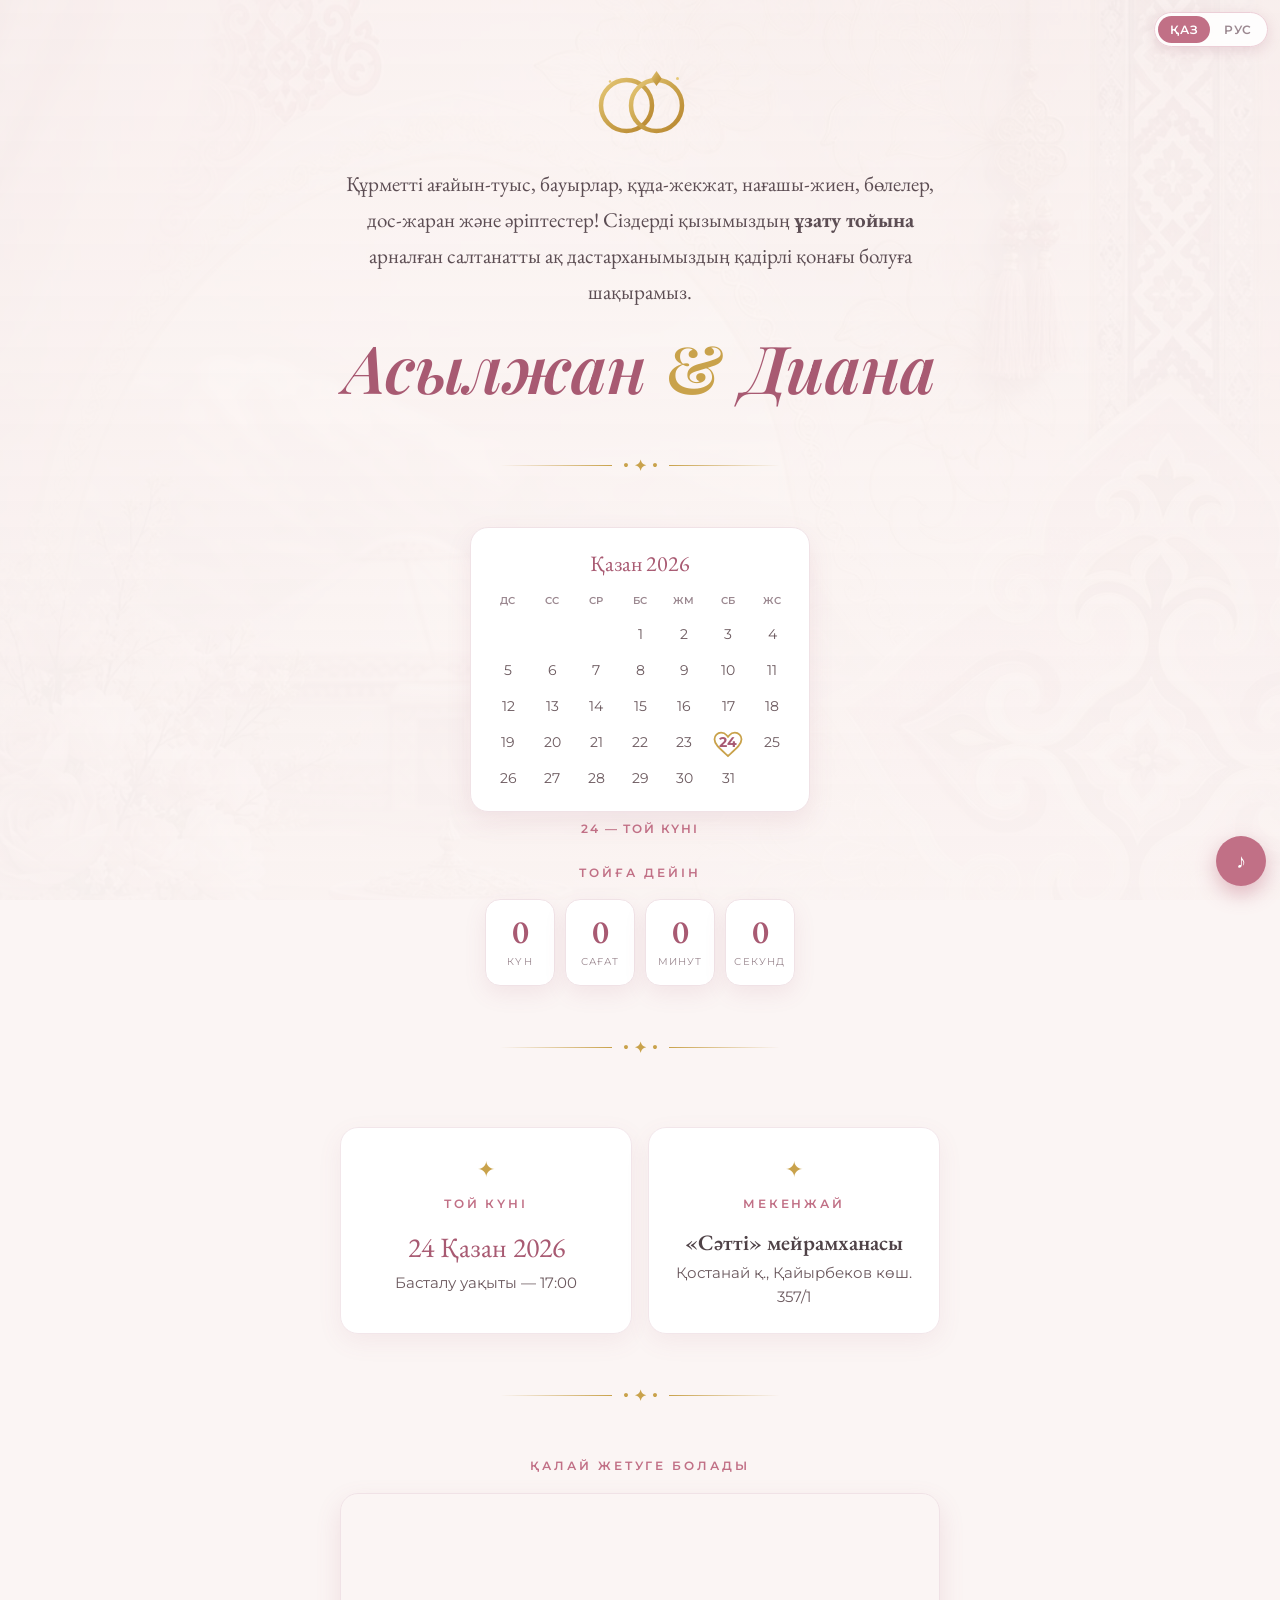
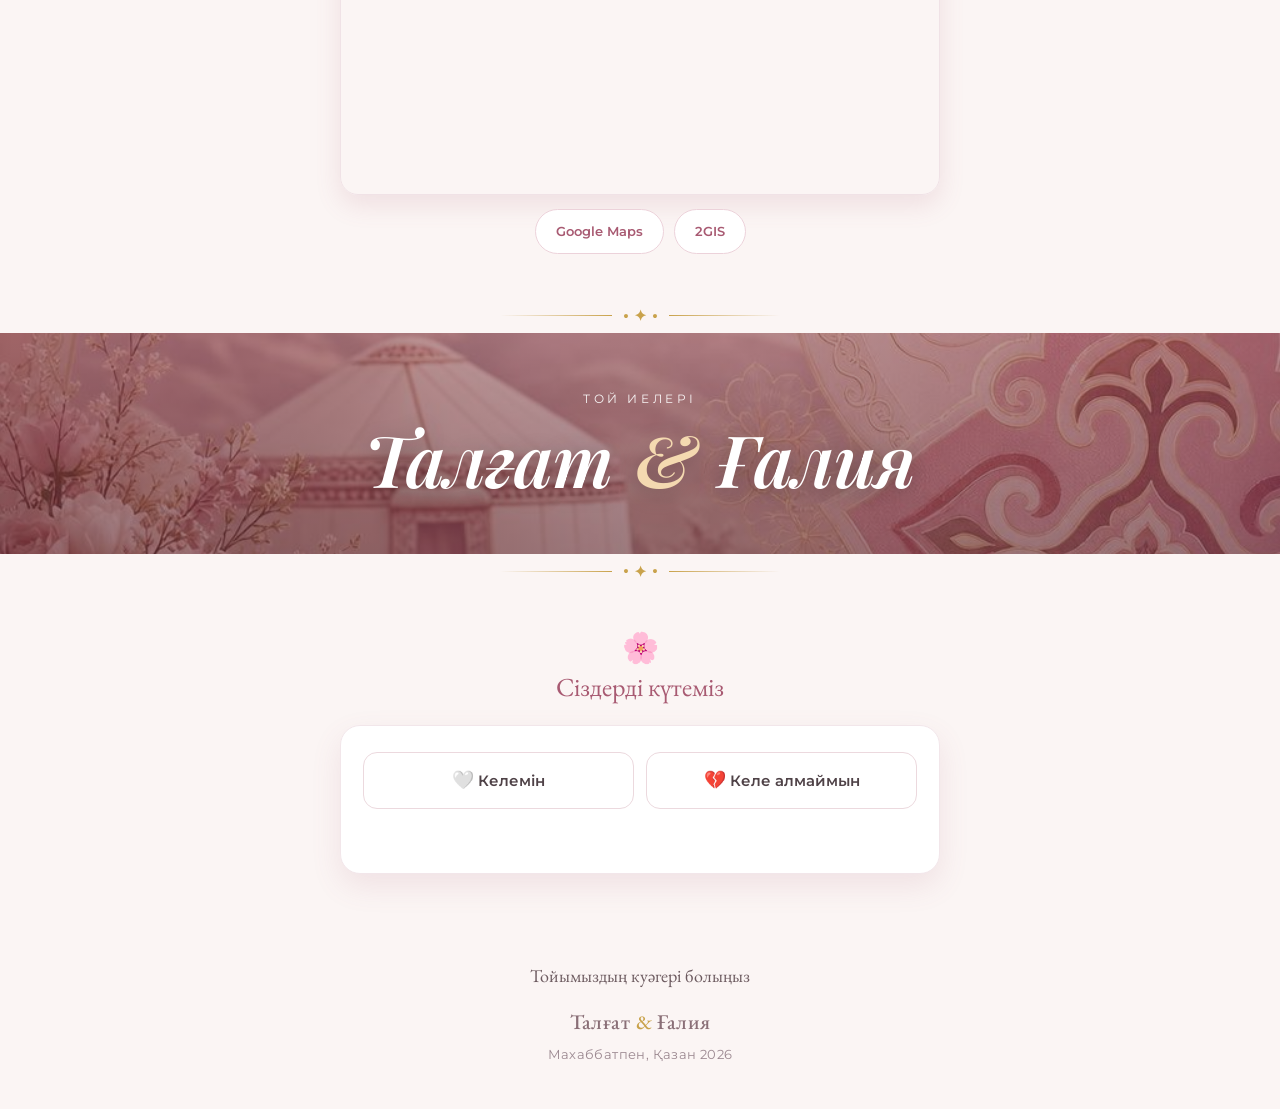
==== commit a3bfb512: "Round 2 of feedback: rings emblem, couple names, calendar, Google map, tweaks - Music: try autoplay " ====
--- a/index.html
+++ b/index.html
@@ -14,151 +14,127 @@
    ЦВЕТА И ШРИФТЫ
    ============================================================ */
 :root{
-  --rose:#c17086;
-  --rose-deep:#a85a72;
-  --gold:#c9a24b;
-  --ink:#4f4247;
-  --muted:#9b8890;
-  --bg:#fbf5f4;
-  --card:#ffffff;
+  --rose:#c17086; --rose-deep:#a85a72; --gold:#c9a24b;
+  --ink:#4f4247; --muted:#9b8890; --bg:#fbf5f4; --card:#ffffff;
   --font-serif:"EB Garamond","Playfair Display",Georgia,serif;
   --font-sans:"Montserrat",-apple-system,BlinkMacSystemFont,"Segoe UI",sans-serif;
   --font-names:"Playfair Display","EB Garamond",serif;
 }
 *{box-sizing:border-box;margin:0;padding:0;-webkit-tap-highlight-color:transparent}
 html{scroll-behavior:smooth;overflow-x:clip}
-body{
-  font-family:var(--font-sans); color:var(--ink); background:var(--bg);
-  line-height:1.65; overflow-x:clip; width:100%; max-width:100%; position:relative;
-}
-/* Фоновый казахский узор на ВЕСЬ сайт (полупрозрачный) */
-body::before{
-  content:""; position:fixed; inset:0; z-index:-2;
-  background:url('images/pattern-bg.jpg') center/cover no-repeat;
-  opacity:.10;
-}
-body::after{
-  content:""; position:fixed; inset:0; z-index:-1;
-  background:linear-gradient(180deg, rgba(251,245,244,.4), rgba(251,245,244,.75));
-}
+body{font-family:var(--font-sans);color:var(--ink);background:var(--bg);line-height:1.6;overflow-x:clip;width:100%;max-width:100%;position:relative}
+/* Фон hero-bg на ВЕСЬ сайт (мягкий), сверху светлая вуаль */
+body::before{content:"";position:fixed;inset:0;z-index:-2;background:url('images/hero-bg.jpg') center top/cover no-repeat;opacity:.22}
+body::after{content:"";position:fixed;inset:0;z-index:-1;background:linear-gradient(rgba(251,245,244,.74),rgba(251,245,244,.88))}
 img{max-width:100%;display:block}
 
 /* ---------- Переключатель языка ---------- */
-#lang{
-  position:fixed; top:12px; right:12px; z-index:70; display:flex; gap:2px;
-  background:rgba(255,255,255,.85); backdrop-filter:blur(6px);
-  border:1px solid #eccfd7; border-radius:999px; padding:3px; box-shadow:0 4px 14px rgba(168,90,114,.18);
-}
-#lang button{
-  border:none;background:none;cursor:pointer;font-family:var(--font-sans);font-size:12px;font-weight:600;
-  letter-spacing:.05em;color:var(--muted);padding:6px 12px;border-radius:999px;transition:all .2s;
-}
+#lang{position:fixed;top:12px;right:12px;z-index:70;display:flex;gap:2px;background:rgba(255,255,255,.85);backdrop-filter:blur(6px);border:1px solid #eccfd7;border-radius:999px;padding:3px;box-shadow:0 4px 14px rgba(168,90,114,.18)}
+#lang button{border:none;background:none;cursor:pointer;font-family:var(--font-sans);font-size:12px;font-weight:600;letter-spacing:.05em;color:var(--muted);padding:6px 12px;border-radius:999px;transition:all .2s}
 #lang button.active{background:var(--rose);color:#fff}
-
-/* показ/скрытие по языку */
 [data-lang="kz"] .ru{display:none!important}
 [data-lang="ru"] .kz{display:none!important}
 
 /* ---------- Секции и типографика ---------- */
-.section{padding:40px 20px; position:relative}
+.section{padding:34px 20px;position:relative}
 .wrap{max-width:600px;margin:0 auto;text-align:center}
 .kicker{font-family:var(--font-sans);font-size:11.5px;font-weight:600;letter-spacing:.26em;text-transform:uppercase;color:var(--rose);margin-bottom:12px}
-.htitle{font-family:var(--font-serif);font-weight:500;font-size:26px;line-height:1.2;color:var(--ink)}
-.sub{color:var(--muted);font-size:13.5px;margin-top:4px}
-.serif-body{font-family:var(--font-serif);font-size:clamp(18px,4.8vw,21px);line-height:1.75;color:#5c4d53}
+.serif-body{font-family:var(--font-serif);font-size:clamp(18px,4.8vw,21px);line-height:1.72;color:#5c4d53}
+
+/* Имена (couple / hosts, светлый фон) */
+.couple{font-family:var(--font-names);font-style:italic;font-weight:600;font-size:clamp(40px,11.5vw,66px);line-height:1.08;color:var(--rose-deep)}
+.couple .amp{color:var(--gold);font-style:normal;padding:0 .04em}
+
+/* Кольца-эмблема */
+.rings{display:flex;justify-content:center;padding:14px 0 4px}
+.rings img{width:min(70%,320px);border-radius:16px;box-shadow:0 12px 30px rgba(168,90,114,.18)}
+.rings svg{width:150px;height:auto}
 
 /* ---------- Орнаментальный разделитель ---------- */
-.divider{display:flex;align-items:center;justify-content:center;gap:12px;max-width:280px;margin:6px auto;padding:14px 0}
+.divider{display:flex;align-items:center;justify-content:center;gap:12px;max-width:280px;margin:2px auto;padding:8px 0}
 .divider .ln{height:1px;flex:1;background:linear-gradient(90deg,transparent,var(--gold))}
 .divider .ln:last-child{background:linear-gradient(90deg,var(--gold),transparent)}
 .divider .orn{color:var(--gold);display:flex;align-items:center;gap:6px}
 .divider .orn i{width:4px;height:4px;background:var(--gold);border-radius:50%;transform:rotate(45deg)}
-.divider .orn b{font-size:16px;line-height:1;font-style:normal}
-
-/* Плавное появление */
-.reveal{opacity:0;transform:translateY(22px);transition:opacity .8s ease,transform .8s ease}
+.divider .orn b{font-size:15px;line-height:1;font-style:normal}
+
+.reveal{opacity:0;transform:translateY(20px);transition:opacity .8s ease,transform .8s ease}
 .reveal.in{opacity:1;transform:none}
 
+/* ---------- Календарь ---------- */
+.cal{max-width:340px;margin:0 auto 8px;background:var(--card);border-radius:18px;padding:18px 16px 16px;box-shadow:0 10px 26px rgba(168,90,114,.10);border:1px solid #f0e2e6}
+.cal .mon{font-family:var(--font-serif);font-size:22px;color:var(--rose-deep);margin-bottom:12px}
+.cal-grid{display:grid;grid-template-columns:repeat(7,1fr);gap:2px}
+.cal-grid .wd{font-family:var(--font-sans);font-size:10px;font-weight:600;letter-spacing:.04em;text-transform:uppercase;color:var(--muted);padding-bottom:6px}
+.cal-grid .cd{position:relative;height:34px;display:flex;align-items:center;justify-content:center;font-size:14px;color:#6c5a5f}
+.cal-grid .cd.empty{visibility:hidden}
+.cal-grid .cd.event{color:var(--rose-deep);font-weight:700}
+.cal-grid .cd.event svg{position:absolute;top:50%;left:50%;width:36px;height:33px;transform:translate(-50%,-52%);z-index:0}
+.cal-grid .cd.event span{position:relative;z-index:1}
+.cal-cap{font-family:var(--font-sans);font-size:11.5px;font-weight:600;letter-spacing:.16em;text-transform:uppercase;color:var(--rose)}
+
 /* ---------- Обратный отсчёт ---------- */
-.count{display:flex;justify-content:center;gap:10px;margin-top:20px;flex-wrap:wrap}
-.count .box{background:var(--card);border-radius:15px;padding:16px 6px;min-width:70px;box-shadow:0 8px 22px rgba(168,90,114,.10);border:1px solid #f0e2e6}
-.count .num{font-family:var(--font-serif);font-size:34px;font-weight:600;color:var(--rose-deep);line-height:1}
+.count{display:flex;justify-content:center;gap:10px;margin-top:16px;flex-wrap:wrap}
+.count .box{background:var(--card);border-radius:15px;padding:15px 6px;min-width:70px;box-shadow:0 8px 22px rgba(168,90,114,.10);border:1px solid #f0e2e6}
+.count .num{font-family:var(--font-serif);font-size:33px;font-weight:600;color:var(--rose-deep);line-height:1}
 .count .lbl{font-family:var(--font-sans);font-size:10px;letter-spacing:.12em;text-transform:uppercase;color:var(--muted);margin-top:6px}
 
 /* ---------- Карточки дата/место ---------- */
-.cards{display:grid;grid-template-columns:1fr;gap:16px;margin-top:22px}
-.info{background:var(--card);border-radius:18px;padding:26px 22px;box-shadow:0 8px 24px rgba(168,90,114,.08);border:1px solid #f2e6ea}
-.info .ic{font-size:24px;color:var(--gold)}
+.cards{display:grid;grid-template-columns:1fr;gap:16px;margin-top:18px}
+.info{background:var(--card);border-radius:18px;padding:24px 22px;box-shadow:0 8px 24px rgba(168,90,114,.08);border:1px solid #f2e6ea}
+.info .ic{font-size:22px;color:var(--gold)}
 .info h3{font-family:var(--font-serif);font-weight:600;font-size:22px;margin:6px 0 2px}
 .info p{color:#6c5a5f;font-size:14.5px}
 .info .big{font-family:var(--font-serif);font-size:28px;color:var(--rose-deep);margin:2px 0}
 
 /* ---------- Карта ---------- */
-.map-frame{margin-top:22px;border-radius:18px;overflow:hidden;box-shadow:0 10px 26px rgba(168,90,114,.14);border:1px solid #f0e2e6}
+.map-frame{margin-top:18px;border-radius:18px;overflow:hidden;box-shadow:0 10px 26px rgba(168,90,114,.14);border:1px solid #f0e2e6}
 .map-frame iframe{width:100%;height:300px;border:0;display:block}
-.map-btns{display:flex;gap:10px;justify-content:center;flex-wrap:wrap;margin-top:16px}
+.map-btns{display:flex;gap:10px;justify-content:center;flex-wrap:wrap;margin-top:14px}
 .map-btns a{text-decoration:none;font-family:var(--font-sans);font-size:13px;font-weight:600;color:var(--rose-deep);background:#fff;border:1.5px solid #ecd2da;border-radius:999px;padding:11px 20px;transition:all .2s}
 .map-btns a:hover{background:#fdf1f3;transform:translateY(-2px)}
 
-/* ---------- Блок с именами (после карты) ---------- */
-#names{
-  padding:64px 20px; text-align:center; color:#fff; position:relative; overflow:hidden;
-  background:linear-gradient(rgba(120,60,75,.5),rgba(90,45,60,.58)), url('images/hero-bg.jpg') center/cover no-repeat;
-}
-#names .role{font-family:var(--font-sans);font-size:12px;letter-spacing:.3em;text-transform:uppercase;opacity:.92;margin-bottom:14px}
+/* ---------- Блок хозяев ---------- */
+#names{padding:56px 20px;text-align:center;color:#fff;position:relative;overflow:hidden;background:linear-gradient(rgba(120,60,75,.5),rgba(90,45,60,.58)),url('images/hero-bg.jpg') center/cover no-repeat}
+#names .role{font-family:var(--font-sans);font-size:12px;letter-spacing:.3em;text-transform:uppercase;opacity:.92;margin-bottom:12px}
 #names .nm{font-family:var(--font-names);font-style:italic;font-weight:600;font-size:clamp(44px,12vw,72px);line-height:1.08;text-shadow:0 4px 22px rgba(0,0,0,.3)}
 #names .amp{color:#f4d9b0;padding:0 .05em}
-#names .date{margin-top:18px;font-family:var(--font-serif);font-size:20px;letter-spacing:.03em}
 
 /* ---------- RSVP ---------- */
-.rsvp-box{background:var(--card);border-radius:20px;padding:30px 24px;margin-top:22px;box-shadow:0 12px 30px rgba(168,90,114,.12);border:1px solid #f2e6ea}
+.rsvp-invite{margin-bottom:6px}
+.rsvp-invite .flower{font-size:30px;line-height:1}
+.rsvp-invite .rt{font-family:var(--font-serif);font-size:26px;color:var(--rose-deep);margin-top:4px}
+.rsvp-box{background:var(--card);border-radius:20px;padding:26px 22px;margin-top:16px;box-shadow:0 12px 30px rgba(168,90,114,.12);border:1px solid #f2e6ea}
 .rsvp-choices{display:flex;gap:12px}
-.rsvp-choices button{
-  flex:1;cursor:pointer;font-family:var(--font-sans);font-size:15px;font-weight:600;
-  padding:16px 10px;border-radius:14px;border:1.5px solid #ecd9de;background:#fff;color:var(--ink);
-  transition:all .2s;line-height:1.3;
-}
+.rsvp-choices button{flex:1;cursor:pointer;font-family:var(--font-sans);font-size:15px;font-weight:600;padding:16px 10px;border-radius:14px;border:1.5px solid #ecd9de;background:#fff;color:var(--ink);transition:all .2s;line-height:1.3}
 .rsvp-choices button .em{font-size:18px}
 .rsvp-choices button.yes.sel{background:var(--rose);border-color:var(--rose);color:#fff}
 .rsvp-choices button.no.sel{background:#efe7ea;border-color:#d8c4cb}
 .rsvp-choices button:disabled{opacity:.55;cursor:default}
 .rsvp-form{max-height:0;overflow:hidden;opacity:0;transition:max-height .45s ease,opacity .45s ease,margin .45s ease;margin-top:0}
-.rsvp-form.show{max-height:220px;opacity:1;margin-top:18px}
-.rsvp-form input{
-  width:100%;font-family:var(--font-sans);font-size:16px;text-align:center;color:var(--ink);
-  padding:15px 16px;border:1.5px solid #ecd9de;border-radius:12px;background:#fdfafb;outline:none;transition:border-color .2s;
-}
+.rsvp-form.show{max-height:220px;opacity:1;margin-top:16px}
+.rsvp-form input{width:100%;font-family:var(--font-sans);font-size:16px;text-align:center;color:var(--ink);padding:15px 16px;border:1.5px solid #ecd9de;border-radius:12px;background:#fdfafb;outline:none;transition:border-color .2s}
 .rsvp-form input:focus{border-color:var(--rose)}
-.rsvp-form .send{
-  width:100%;margin-top:12px;cursor:pointer;border:none;border-radius:12px;padding:15px;
-  font-family:var(--font-sans);font-size:15px;font-weight:600;color:#fff;background:var(--rose);
-  box-shadow:0 8px 20px rgba(193,112,134,.35);transition:transform .2s;
-}
+.rsvp-form .send{width:100%;margin-top:12px;cursor:pointer;border:none;border-radius:12px;padding:15px;font-family:var(--font-sans);font-size:15px;font-weight:600;color:#fff;background:var(--rose);box-shadow:0 8px 20px rgba(193,112,134,.35);transition:transform .2s}
 .rsvp-form .send:hover{transform:translateY(-2px)}
 .rsvp-form .send:disabled{opacity:.6;transform:none;cursor:default}
-.rsvp-msg{margin-top:16px;font-family:var(--font-serif);font-size:19px;color:var(--rose-deep);min-height:24px}
+.rsvp-msg{margin-top:14px;font-family:var(--font-serif);font-size:19px;color:var(--rose-deep);min-height:24px}
 .rsvp-err{color:#b4534f;font-size:13px;font-family:var(--font-sans)}
 
 /* ---------- Подвал ---------- */
-#footer{padding:48px 20px;text-align:center;position:relative}
-#footer .fnames{font-family:var(--font-serif);font-style:italic;font-weight:600;font-size:30px;color:var(--rose-deep);letter-spacing:.01em}
-#footer .fnames .amp{color:var(--gold);font-style:normal;padding:0 .06em}
-#footer p{color:var(--muted);font-size:13px;margin-top:8px;letter-spacing:.03em}
+#footer{padding:44px 20px;text-align:center;position:relative}
+#footer .lead{font-family:var(--font-serif);font-size:18px;color:#6c5a5f;margin-bottom:14px}
+#footer .fnames{font-family:var(--font-serif);font-weight:500;font-size:21px;color:#8a6f77;letter-spacing:.02em}
+#footer .fnames .amp{color:var(--gold);padding:0 .05em}
+#footer p{color:var(--muted);font-size:13px;margin-top:6px;letter-spacing:.03em}
 
 /* ---------- Кнопка музыки ---------- */
-#music-btn{
-  position:fixed;right:14px;bottom:14px;z-index:60;width:50px;height:50px;border-radius:50%;
-  border:none;cursor:pointer;background:var(--rose);color:#fff;font-size:20px;
-  box-shadow:0 8px 20px rgba(193,112,134,.45);display:flex;align-items:center;justify-content:center;transition:transform .2s;
-}
+#music-btn{position:fixed;right:14px;bottom:14px;z-index:60;width:50px;height:50px;border-radius:50%;border:none;cursor:pointer;background:var(--rose);color:#fff;font-size:20px;box-shadow:0 8px 20px rgba(193,112,134,.45);display:flex;align-items:center;justify-content:center;transition:transform .2s}
 #music-btn:hover{transform:scale(1.08)}
 #music-btn.playing{animation:spin 6s linear infinite}
 @keyframes spin{to{transform:rotate(360deg)}}
 
-@media(min-width:640px){
-  .cards{grid-template-columns:1fr 1fr}
-  .section{padding:52px 20px}
-}
+@media(min-width:640px){.cards{grid-template-columns:1fr 1fr}.section{padding:44px 20px}}
 </style>
 </head>
 <body>
@@ -168,15 +144,17 @@
      ============================================================ -->
 <script>
 const CONFIG = {
-  // Дата и время торжества.  Формат: ГОД-МЕСЯЦ-ДЕНЬTЧАС:МИНУТА  (+05:00 — время Костаная)
+  // Дата и время торжества. Формат: ГОД-МЕСЯЦ-ДЕНЬTЧАС:МИНУТА (+05:00 — время Костаная)
   eventDate: "2026-10-24T17:00:00+05:00",
-
-  // Куда отправлять ответы RSVP (Google-таблица). Обычно менять не нужно.
+  // Год и месяц для календаря (месяц: 1=январь … 10=октябрь) и день торжества
+  calYear: 2026, calMonth: 10, calDay: 24,
+
+  // Google-таблица для ответов RSVP. Обычно менять не нужно.
   rsvpUrl: "https://script.google.com/macros/s/AKfycbwmrieS3OR79MGTLwbj1wzq24SAKesIF011OenEh2Jvp_ZBbPjV2g-H6gbb_AuEa6JEQg/exec",
 
-  // Яндекс Карта. Ищет место по адресу и ставит метку. Чтобы сменить — поменяй адрес в обеих строках.
-  yandexEmbed: "https://yandex.ru/map-widget/v1/?mode=search&text=" + encodeURIComponent("Костанай, улица Каирбекова, 357/1") + "&z=17",
-  yandexLink:  "https://yandex.ru/maps/?text=" + encodeURIComponent("Костанай, улица Каирбекова, 357/1"),
+  // Google Карты по адресу. Чтобы сменить место — поменяй адрес в обеих строках.
+  googleEmbed: "https://maps.google.com/maps?q=" + encodeURIComponent("улица Каирбекова 357/1, Костанай") + "&hl=ru&z=17&output=embed",
+  googleLink:  "https://www.google.com/maps/dir/?api=1&destination=" + encodeURIComponent("улица Каирбекова 357/1, Костанай"),
   twogisLink:  "https://go.2gis.com/4QGh1",
 
   // Фоновая музыка (файл лежит в папке music/)
@@ -190,10 +168,23 @@
   <button class="b-ru" onclick="setLang('ru')">РУС</button>
 </div>
 
-<!-- ===== 1. ТЕКСТ ПРИГЛАШЕНИЯ (в самом верху) ===== -->
-<section class="section" style="padding-top:70px">
+<!-- ===== Кольца (картинку колец положи в images/rings.jpg — заменит эмблему) ===== -->
+<div class="rings" style="padding-top:56px">
+  <img src="images/rings.jpg" alt="" onerror="this.style.display='none';this.nextElementSibling.style.display='block'">
+  <svg viewBox="0 0 200 120" style="display:none" xmlns="http://www.w3.org/2000/svg" aria-hidden="true">
+    <defs><linearGradient id="gld" x1="0" y1="0" x2="1" y2="1">
+      <stop offset="0" stop-color="#e6c877"/><stop offset=".5" stop-color="#c9a24b"/><stop offset="1" stop-color="#b8862f"/>
+    </linearGradient></defs>
+    <circle cx="82" cy="66" r="34" fill="none" stroke="url(#gld)" stroke-width="6"/>
+    <circle cx="122" cy="66" r="34" fill="none" stroke="url(#gld)" stroke-width="6"/>
+    <path d="M122 20 l7 10 -7 10 -7 -10 z" fill="url(#gld)"/>
+    <circle cx="150" cy="30" r="2" fill="#e6c877"/><circle cx="60" cy="34" r="1.6" fill="#e6c877"/>
+  </svg>
+</div>
+
+<!-- ===== 1. ТЕКСТ ПРИГЛАШЕНИЯ ===== -->
+<section class="section" style="padding-top:16px">
   <div class="wrap reveal">
-    <div class="divider"><span class="ln"></span><span class="orn"><i></i><b>✦</b><i></i></span><span class="ln"></span></div>
     <!-- КАЗАХСКИЙ ТЕКСТ (меняй тут) -->
     <p class="serif-body kz">
       Құрметті ағайын-туыс, бауырлар, құда-жекжат, нағашы-жиен, бөлелер,
@@ -206,15 +197,23 @@
       <b>ұзату той</b> нашей дочери — стать почётными гостями нашего
       праздничного белого дастархана.
     </p>
+    <!-- ИМЕНА ПАРЫ (меняй тут) -->
+    <div class="couple" style="margin-top:22px">Асылжан <span class="amp">&amp;</span> Диана</div>
   </div>
 </section>
 
 <div class="divider"><span class="ln"></span><span class="orn"><i></i><b>✦</b><i></i></span><span class="ln"></span></div>
 
-<!-- ===== 2. ОБРАТНЫЙ ОТСЧЁТ ===== -->
+<!-- ===== 2. КАЛЕНДАРЬ + ОТСЧЁТ ===== -->
 <section class="section">
   <div class="wrap reveal">
-    <div class="kicker"><span class="kz">Тойға дейін қалды</span><span class="ru">До торжества осталось</span></div>
+    <div class="cal">
+      <div class="mon"><span class="kz">Қазан 2026</span><span class="ru">Октябрь 2026</span></div>
+      <div class="cal-grid" id="cal"></div>
+    </div>
+    <div class="cal-cap"><span class="kz">24 — той күні</span><span class="ru">24 — день торжества</span></div>
+
+    <div class="kicker" style="margin-top:26px"><span class="kz">Тойға дейін</span><span class="ru">До торжества осталось</span></div>
     <div class="count" id="count">
       <div class="box"><div class="num" id="d">0</div><div class="lbl"><span class="kz">күн</span><span class="ru">дней</span></div></div>
       <div class="box"><div class="num" id="h">0</div><div class="lbl"><span class="kz">сағат</span><span class="ru">часов</span></div></div>
@@ -249,15 +248,15 @@
 
 <div class="divider"><span class="ln"></span><span class="orn"><i></i><b>✦</b><i></i></span><span class="ln"></span></div>
 
-<!-- ===== 4. КАРТА (Яндекс) ===== -->
+<!-- ===== 4. КАРТА (Google) ===== -->
 <section class="section">
   <div class="wrap reveal">
     <div class="kicker"><span class="kz">Қалай жетуге болады</span><span class="ru">Как добраться</span></div>
     <div class="map-frame">
-      <iframe id="map" loading="lazy" allowfullscreen></iframe>
+      <iframe id="map" loading="lazy" allowfullscreen referrerpolicy="no-referrer-when-downgrade"></iframe>
     </div>
     <div class="map-btns">
-      <a id="ymap" target="_blank" rel="noopener"><span class="kz">Яндекс Карта</span><span class="ru">Яндекс Карты</span></a>
+      <a id="gmap" target="_blank" rel="noopener">Google Maps</a>
       <a id="gis" target="_blank" rel="noopener">2GIS</a>
     </div>
   </div>
@@ -265,12 +264,10 @@
 
 <div class="divider"><span class="ln"></span><span class="orn"><i></i><b>✦</b><i></i></span><span class="ln"></span></div>
 
-<!-- ===== 5. ИМЕНА (после карты) ===== -->
+<!-- ===== 5. ХОЗЯЕВА ТОРЖЕСТВА ===== -->
 <section id="names" class="reveal">
   <div class="role"><span class="kz">Той иелері</span><span class="ru">Хозяева торжества</span></div>
-  <!-- ИМЕНА (меняй тут) -->
   <div class="nm">Талғат <span class="amp">&amp;</span> Ғалия</div>
-  <div class="date"><span class="kz">24 Қазан 2026 · 17:00</span><span class="ru">24 октября 2026 · 17:00</span></div>
 </section>
 
 <div class="divider"><span class="ln"></span><span class="orn"><i></i><b>✦</b><i></i></span><span class="ln"></span></div>
@@ -278,15 +275,17 @@
 <!-- ===== 6. RSVP ===== -->
 <section class="section">
   <div class="wrap reveal">
-    <div class="kicker"><span class="kz">Тойға келетініңізді растаңыз</span><span class="ru">Подтвердите присутствие</span></div>
+    <div class="rsvp-invite">
+      <div class="flower">🌸</div>
+      <div class="rt"><span class="kz">Сіздерді күтеміз</span><span class="ru">Мы вас ждём</span></div>
+    </div>
     <div class="rsvp-box">
       <div class="rsvp-choices">
         <button class="yes" onclick="choose(true,this)"><span class="em">🤍</span> <span class="kz">Келемін</span><span class="ru">Приду</span></button>
         <button class="no"  onclick="choose(false,this)"><span class="em">💔</span> <span class="kz">Келе алмаймын</span><span class="ru">Не смогу</span></button>
       </div>
       <div class="rsvp-form" id="rsvpForm">
-        <input id="guest" type="text" autocomplete="name"
-               data-ph-kz="Аты-жөніңіз" data-ph-ru="Имя и фамилия">
+        <input id="guest" type="text" autocomplete="name" data-ph-kz="Аты-жөніңіз" data-ph-ru="Имя и фамилия">
         <button class="send" onclick="sendRsvp()"><span class="kz">Жіберу</span><span class="ru">Отправить</span></button>
       </div>
       <div class="rsvp-msg" id="rsvpMsg"></div>
@@ -296,11 +295,11 @@
 
 <!-- ===== ПОДВАЛ ===== -->
 <footer id="footer">
+  <div class="lead"><span class="kz">Тойымыздың куәгері болыңыз</span><span class="ru">Будьте свидетелями нашего торжества</span></div>
   <div class="fnames">Талғат <span class="amp">&amp;</span> Ғалия</div>
   <p><span class="kz">Махаббатпен, Қазан 2026</span><span class="ru">С любовью, октябрь 2026</span></p>
 </footer>
 
-<!-- Музыка -->
 <audio id="audio" loop preload="auto"></audio>
 <button id="music-btn" onclick="toggleMusic()" title="Музыка">♪</button>
 
@@ -312,25 +311,48 @@
   document.querySelector('#lang .b-kz').classList.toggle('active',l==='kz');
   document.querySelector('#lang .b-ru').classList.toggle('active',l==='ru');
   const g=document.getElementById('guest');
-  if(g) g.placeholder = g.getAttribute(l==='kz'?'data-ph-kz':'data-ph-ru');
+  if(g) g.placeholder=g.getAttribute(l==='kz'?'data-ph-kz':'data-ph-ru');
 }
 setLang('kz');
 
 /* ---------- Ссылки из CONFIG ---------- */
-document.getElementById('map').src  = CONFIG.yandexEmbed;
-document.getElementById('ymap').href= CONFIG.yandexLink;
+document.getElementById('map').src  = CONFIG.googleEmbed;
+document.getElementById('gmap').href= CONFIG.googleLink;
 document.getElementById('gis').href = CONFIG.twogisLink;
 const audio=document.getElementById('audio'); audio.src=CONFIG.music;
 
-/* ---------- Музыка ---------- */
+/* ---------- Музыка: пытаемся включить сразу, иначе при первом действии ---------- */
 const musicBtn=document.getElementById('music-btn');
 function playMusic(){ audio.play().then(()=>musicBtn.classList.add('playing')).catch(()=>{}); }
 function toggleMusic(){ if(audio.paused) playMusic(); else {audio.pause();musicBtn.classList.remove('playing');} }
-/* попытка включить музыку при первом касании страницы */
 let started=false;
-document.addEventListener('click',()=>{ if(!started){started=true; playMusic();} },{once:true});
-
-/* ---------- Обратный отсчёт ---------- */
+function startOnce(){ if(started) return; started=true; playMusic(); }
+window.addEventListener('load',playMusic);
+['pointerdown','touchstart','keydown','scroll'].forEach(ev=>window.addEventListener(ev,startOnce,{once:true,passive:true}));
+
+/* ---------- Календарь ---------- */
+function buildCal(){
+  const y=CONFIG.calYear, m=CONFIG.calMonth-1, day=CONFIG.calDay;
+  const wdKz=['Дс','Сс','Ср','Бс','Жм','Сб','Жс'], wdRu=['Пн','Вт','Ср','Чт','Пт','Сб','Вс'];
+  const cur=document.documentElement.getAttribute('data-lang');
+  const wd=cur==='kz'?wdKz:wdRu;
+  const lead=(new Date(y,m,1).getDay()+6)%7;
+  const days=new Date(y,m+1,0).getDate();
+  const heart='<svg viewBox="0 0 32 29"><path d="M16 27.5l-1.9-1.7C7.6 20 4 16.7 4 12.7 4 9.4 6.6 6.8 9.9 6.8c1.9 0 3.7.9 4.9 2.3l1.2 1.4 1.2-1.4c1.2-1.4 3-2.3 4.9-2.3 3.3 0 5.9 2.6 5.9 5.9 0 4-3.6 7.3-10.1 13.1L16 27.5z" fill="none" stroke="#c9a24b" stroke-width="1.6"/></svg>';
+  let h='';
+  wd.forEach(w=>h+='<div class="wd">'+w+'</div>');
+  for(let i=0;i<lead;i++) h+='<div class="cd empty"></div>';
+  for(let d=1;d<=days;d++){
+    h += d===day ? '<div class="cd event">'+heart+'<span>'+d+'</span></div>' : '<div class="cd">'+d+'</div>';
+  }
+  document.getElementById('cal').innerHTML=h;
+}
+buildCal();
+/* пересобрать заголовки дней при смене языка */
+const _setLang=setLang;
+setLang=function(l){ _setLang(l); buildCal(); };
+
+/* ---------- Отсчёт ---------- */
 const target=new Date(CONFIG.eventDate).getTime();
 function tick(){
   const diff=target-Date.now();
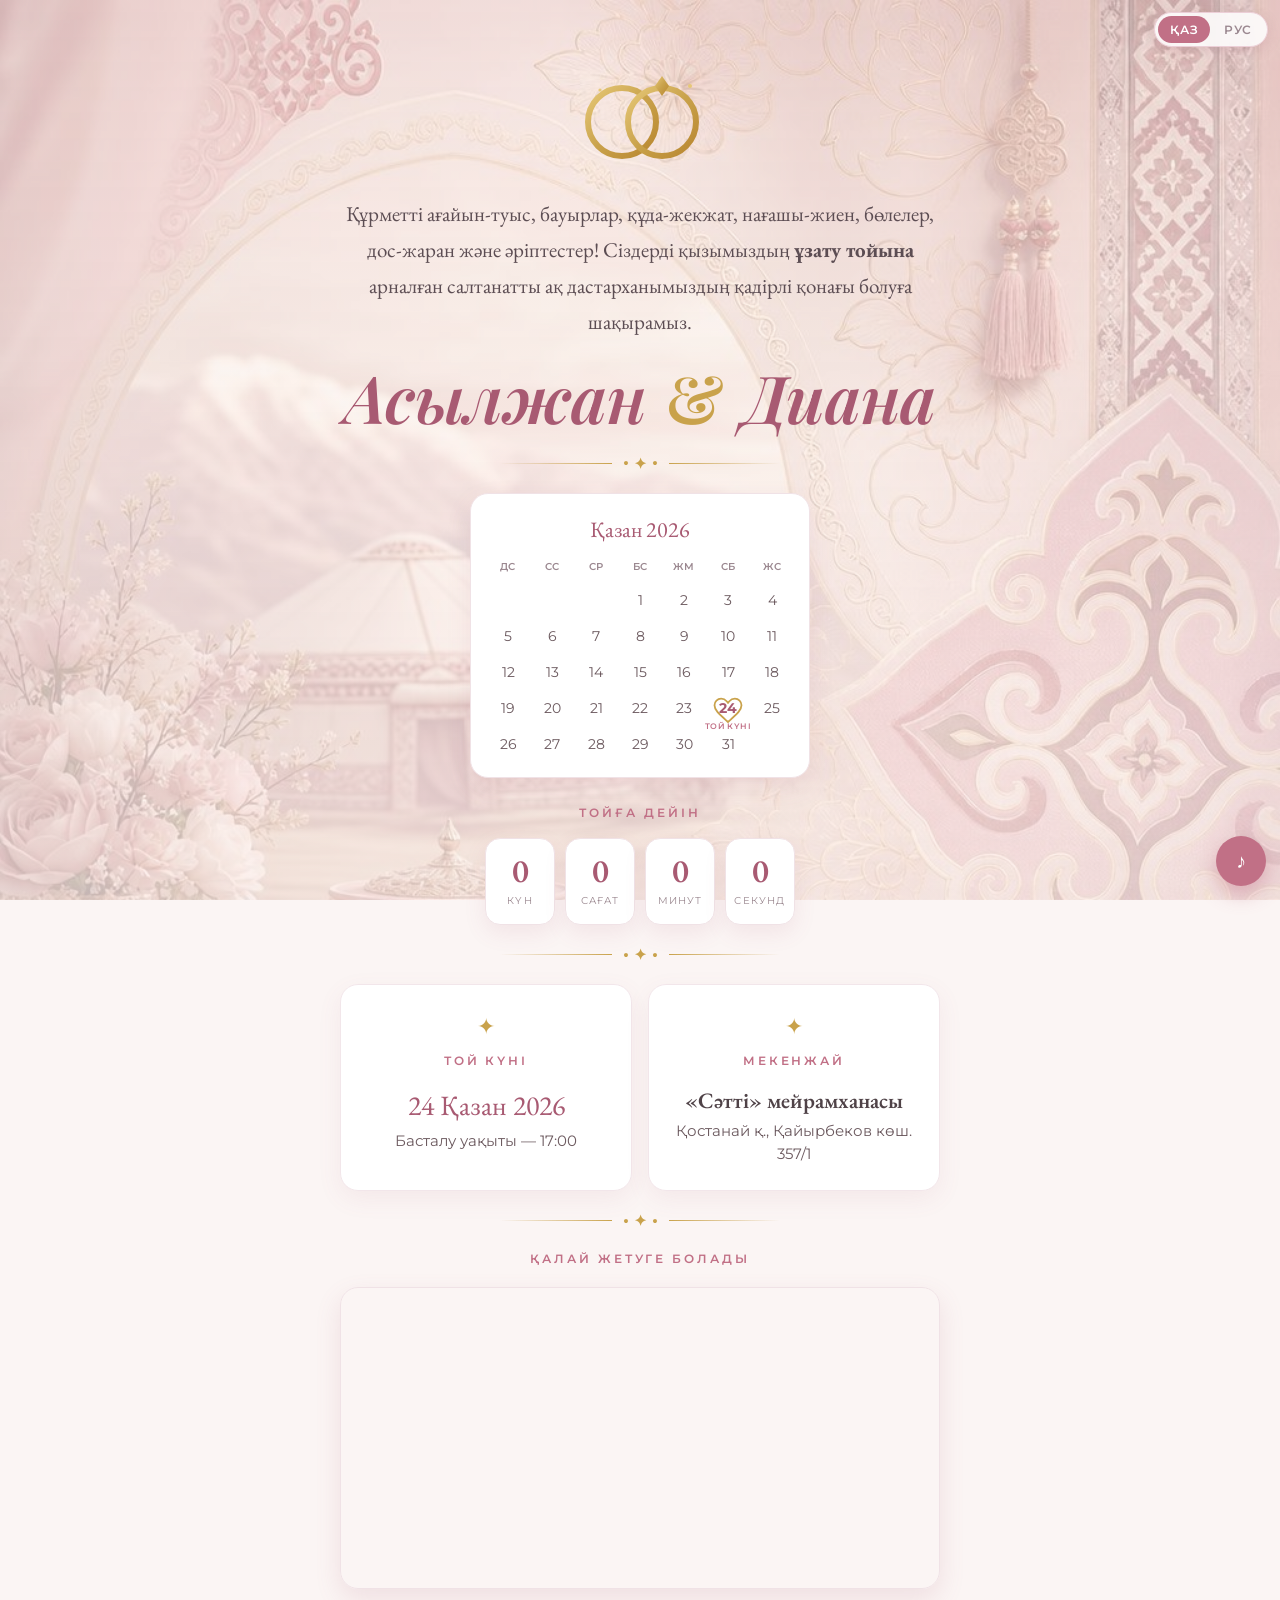
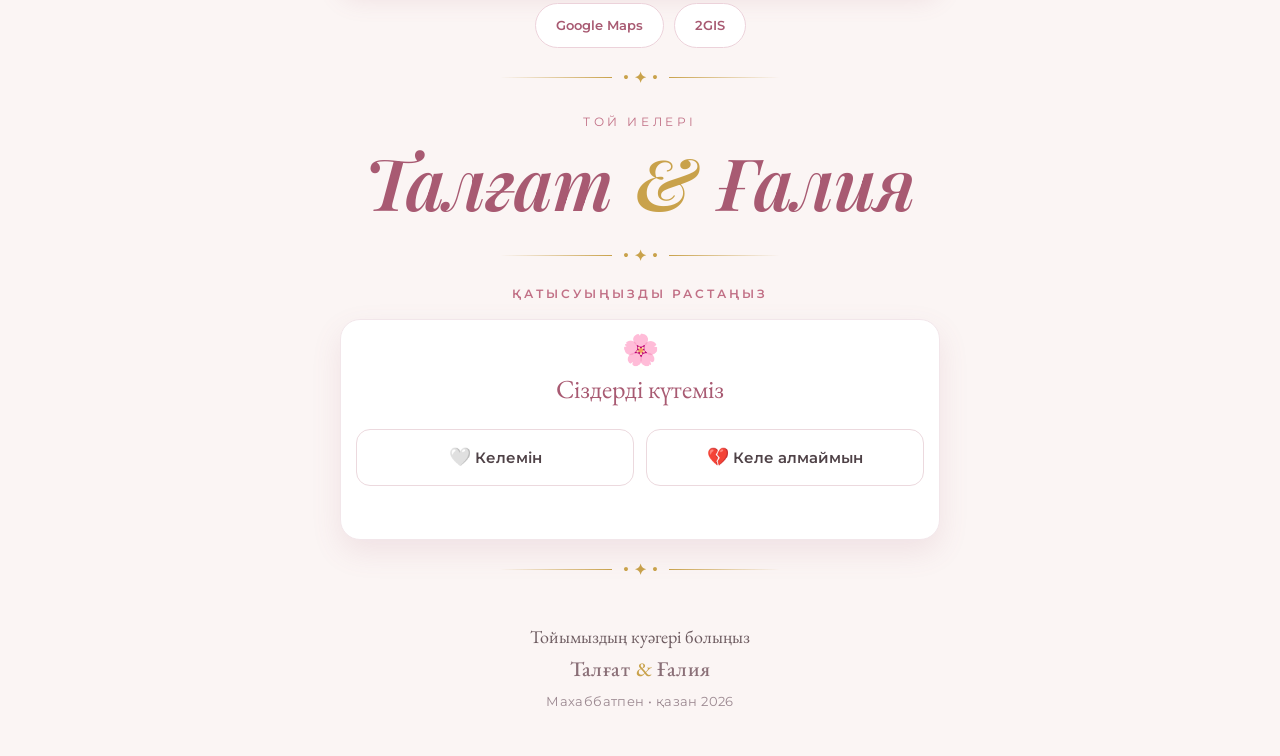
==== commit 68a348aa: "fix sizes and foreground" ====
--- a/index.html
+++ b/index.html
@@ -24,8 +24,8 @@
 html{scroll-behavior:smooth;overflow-x:clip}
 body{font-family:var(--font-sans);color:var(--ink);background:var(--bg);line-height:1.6;overflow-x:clip;width:100%;max-width:100%;position:relative}
 /* Фон hero-bg на ВЕСЬ сайт (мягкий), сверху светлая вуаль */
-body::before{content:"";position:fixed;inset:0;z-index:-2;background:url('images/hero-bg.jpg') center top/cover no-repeat;opacity:.22}
-body::after{content:"";position:fixed;inset:0;z-index:-1;background:linear-gradient(rgba(251,245,244,.74),rgba(251,245,244,.88))}
+body::before{content:"";position:fixed;inset:0;z-index:-2;background:url('images/hero-bg.jpg') center top/cover no-repeat;opacity:2.2}
+body::after{content:"";position:fixed;inset:0;z-index:-1;background:linear-gradient(rgba(251,245,244,.60),rgba(251,245,244,.74))}
 img{max-width:100%;display:block}
 
 /* ---------- Переключатель языка ---------- */
@@ -36,7 +36,7 @@
 [data-lang="ru"] .kz{display:none!important}
 
 /* ---------- Секции и типографика ---------- */
-.section{padding:34px 20px;position:relative}
+.section{padding:26px 20px;position:relative}
 .wrap{max-width:600px;margin:0 auto;text-align:center}
 .kicker{font-family:var(--font-sans);font-size:11.5px;font-weight:600;letter-spacing:.26em;text-transform:uppercase;color:var(--rose);margin-bottom:12px}
 .serif-body{font-family:var(--font-serif);font-size:clamp(18px,4.8vw,21px);line-height:1.72;color:#5c4d53}
@@ -48,10 +48,10 @@
 /* Кольца-эмблема */
 .rings{display:flex;justify-content:center;padding:14px 0 4px}
 .rings img{width:min(70%,320px);border-radius:16px;box-shadow:0 12px 30px rgba(168,90,114,.18)}
-.rings svg{width:150px;height:auto}
+.rings svg{width:200px;height:auto}
 
 /* ---------- Орнаментальный разделитель ---------- */
-.divider{display:flex;align-items:center;justify-content:center;gap:12px;max-width:280px;margin:2px auto;padding:8px 0}
+.divider{display:flex;align-items:center;justify-content:center;gap:12px;max-width:280px;margin:0 auto;padding:2px 0}
 .divider .ln{height:1px;flex:1;background:linear-gradient(90deg,transparent,var(--gold))}
 .divider .ln:last-child{background:linear-gradient(90deg,var(--gold),transparent)}
 .divider .orn{color:var(--gold);display:flex;align-items:center;gap:6px}
@@ -71,6 +71,7 @@
 .cal-grid .cd.event{color:var(--rose-deep);font-weight:700}
 .cal-grid .cd.event svg{position:absolute;top:50%;left:50%;width:36px;height:33px;transform:translate(-50%,-52%);z-index:0}
 .cal-grid .cd.event span{position:relative;z-index:1}
+.cal-grid .cd.event em{position:absolute;top:calc(50% + 13px);left:50%;transform:translateX(-50%);z-index:1;font-style:normal;font-family:var(--font-sans);font-size:7.5px;font-weight:600;letter-spacing:.06em;text-transform:uppercase;color:var(--rose);white-space:nowrap;pointer-events:none}
 .cal-cap{font-family:var(--font-sans);font-size:11.5px;font-weight:600;letter-spacing:.16em;text-transform:uppercase;color:var(--rose)}
 
 /* ---------- Обратный отсчёт ---------- */
@@ -80,7 +81,7 @@
 .count .lbl{font-family:var(--font-sans);font-size:10px;letter-spacing:.12em;text-transform:uppercase;color:var(--muted);margin-top:6px}
 
 /* ---------- Карточки дата/место ---------- */
-.cards{display:grid;grid-template-columns:1fr;gap:16px;margin-top:18px}
+.cards{display:grid;grid-template-columns:1fr;gap:16px}
 .info{background:var(--card);border-radius:18px;padding:24px 22px;box-shadow:0 8px 24px rgba(168,90,114,.08);border:1px solid #f2e6ea}
 .info .ic{font-size:22px;color:var(--gold)}
 .info h3{font-family:var(--font-serif);font-weight:600;font-size:22px;margin:6px 0 2px}
@@ -95,16 +96,16 @@
 .map-btns a:hover{background:#fdf1f3;transform:translateY(-2px)}
 
 /* ---------- Блок хозяев ---------- */
-#names{padding:56px 20px;text-align:center;color:#fff;position:relative;overflow:hidden;background:linear-gradient(rgba(120,60,75,.5),rgba(90,45,60,.58)),url('images/hero-bg.jpg') center/cover no-repeat}
-#names .role{font-family:var(--font-sans);font-size:12px;letter-spacing:.3em;text-transform:uppercase;opacity:.92;margin-bottom:12px}
-#names .nm{font-family:var(--font-names);font-style:italic;font-weight:600;font-size:clamp(44px,12vw,72px);line-height:1.08;text-shadow:0 4px 22px rgba(0,0,0,.3)}
-#names .amp{color:#f4d9b0;padding:0 .05em}
+#names{padding:25px 20px;text-align:center;position:relative;overflow:hidden}
+#names .role{font-family:var(--font-sans);font-size:12px;letter-spacing:.3em;text-transform:uppercase;color:var(--rose);margin-bottom:12px}
+#names .nm{font-family:var(--font-names);font-style:italic;font-weight:600;font-size:clamp(44px,12vw,72px);line-height:1.08;color:var(--rose-deep)}
+#names .amp{color:var(--gold);padding:0 .05em}
 
 /* ---------- RSVP ---------- */
-.rsvp-invite{margin-bottom:6px}
+.rsvp-invite{margin-bottom:18px}
 .rsvp-invite .flower{font-size:30px;line-height:1}
 .rsvp-invite .rt{font-family:var(--font-serif);font-size:26px;color:var(--rose-deep);margin-top:4px}
-.rsvp-box{background:var(--card);border-radius:20px;padding:26px 22px;margin-top:16px;box-shadow:0 12px 30px rgba(168,90,114,.12);border:1px solid #f2e6ea}
+.rsvp-box{background:var(--card);border-radius:20px;padding:15px 15px;margin-top:16px;box-shadow:0 12px 30px rgba(168,90,114,.12);border:1px solid #f2e6ea}
 .rsvp-choices{display:flex;gap:12px}
 .rsvp-choices button{flex:1;cursor:pointer;font-family:var(--font-sans);font-size:15px;font-weight:600;padding:16px 10px;border-radius:14px;border:1.5px solid #ecd9de;background:#fff;color:var(--ink);transition:all .2s;line-height:1.3}
 .rsvp-choices button .em{font-size:18px}
@@ -123,7 +124,7 @@
 
 /* ---------- Подвал ---------- */
 #footer{padding:44px 20px;text-align:center;position:relative}
-#footer .lead{font-family:var(--font-serif);font-size:18px;color:#6c5a5f;margin-bottom:14px}
+#footer .lead{font-family:var(--font-serif);font-size:18px;color:#6c5a5f;}
 #footer .fnames{font-family:var(--font-serif);font-weight:500;font-size:21px;color:#8a6f77;letter-spacing:.02em}
 #footer .fnames .amp{color:var(--gold);padding:0 .05em}
 #footer p{color:var(--muted);font-size:13px;margin-top:6px;letter-spacing:.03em}
@@ -134,7 +135,7 @@
 #music-btn.playing{animation:spin 6s linear infinite}
 @keyframes spin{to{transform:rotate(360deg)}}
 
-@media(min-width:640px){.cards{grid-template-columns:1fr 1fr}.section{padding:44px 20px}}
+@media(min-width:640px){.cards{grid-template-columns:1fr 1fr}.section{padding:20px 20px}}
 </style>
 </head>
 <body>
@@ -211,7 +212,6 @@
       <div class="mon"><span class="kz">Қазан 2026</span><span class="ru">Октябрь 2026</span></div>
       <div class="cal-grid" id="cal"></div>
     </div>
-    <div class="cal-cap"><span class="kz">24 — той күні</span><span class="ru">24 — день торжества</span></div>
 
     <div class="kicker" style="margin-top:26px"><span class="kz">Тойға дейін</span><span class="ru">До торжества осталось</span></div>
     <div class="count" id="count">
@@ -275,11 +275,12 @@
 <!-- ===== 6. RSVP ===== -->
 <section class="section">
   <div class="wrap reveal">
-    <div class="rsvp-invite">
-      <div class="flower">🌸</div>
-      <div class="rt"><span class="kz">Сіздерді күтеміз</span><span class="ru">Мы вас ждём</span></div>
-    </div>
+    <div class="kicker"><span class="kz">Қатысуыңызды растаңыз</span><span class="ru">Подтвердите присутствие</span></div>
     <div class="rsvp-box">
+      <div class="rsvp-invite">
+        <div class="flower">🌸</div>
+        <div class="rt"><span class="kz">Сіздерді күтеміз</span><span class="ru">Мы вас ждём</span></div>
+      </div>
       <div class="rsvp-choices">
         <button class="yes" onclick="choose(true,this)"><span class="em">🤍</span> <span class="kz">Келемін</span><span class="ru">Приду</span></button>
         <button class="no"  onclick="choose(false,this)"><span class="em">💔</span> <span class="kz">Келе алмаймын</span><span class="ru">Не смогу</span></button>
@@ -293,11 +294,13 @@
   </div>
 </section>
 
+<div class="divider"><span class="ln"></span><span class="orn"><i></i><b>✦</b><i></i></span><span class="ln"></span></div>
+
 <!-- ===== ПОДВАЛ ===== -->
 <footer id="footer">
   <div class="lead"><span class="kz">Тойымыздың куәгері болыңыз</span><span class="ru">Будьте свидетелями нашего торжества</span></div>
   <div class="fnames">Талғат <span class="amp">&amp;</span> Ғалия</div>
-  <p><span class="kz">Махаббатпен, Қазан 2026</span><span class="ru">С любовью, октябрь 2026</span></p>
+  <p><span class="kz">Махаббатпен • қазан 2026</span><span class="ru">С любовью • октябрь 2026</span></p>
 </footer>
 
 <audio id="audio" loop preload="auto"></audio>
@@ -339,11 +342,12 @@
   const lead=(new Date(y,m,1).getDay()+6)%7;
   const days=new Date(y,m+1,0).getDate();
   const heart='<svg viewBox="0 0 32 29"><path d="M16 27.5l-1.9-1.7C7.6 20 4 16.7 4 12.7 4 9.4 6.6 6.8 9.9 6.8c1.9 0 3.7.9 4.9 2.3l1.2 1.4 1.2-1.4c1.2-1.4 3-2.3 4.9-2.3 3.3 0 5.9 2.6 5.9 5.9 0 4-3.6 7.3-10.1 13.1L16 27.5z" fill="none" stroke="#c9a24b" stroke-width="1.6"/></svg>';
+  const cap = cur==='kz' ? 'той күні' : 'день торжества';
   let h='';
   wd.forEach(w=>h+='<div class="wd">'+w+'</div>');
   for(let i=0;i<lead;i++) h+='<div class="cd empty"></div>';
   for(let d=1;d<=days;d++){
-    h += d===day ? '<div class="cd event">'+heart+'<span>'+d+'</span></div>' : '<div class="cd">'+d+'</div>';
+    h += d===day ? '<div class="cd event">'+heart+'<span>'+d+'</span><em>'+cap+'</em></div>' : '<div class="cd">'+d+'</div>';
   }
   document.getElementById('cal').innerHTML=h;
 }
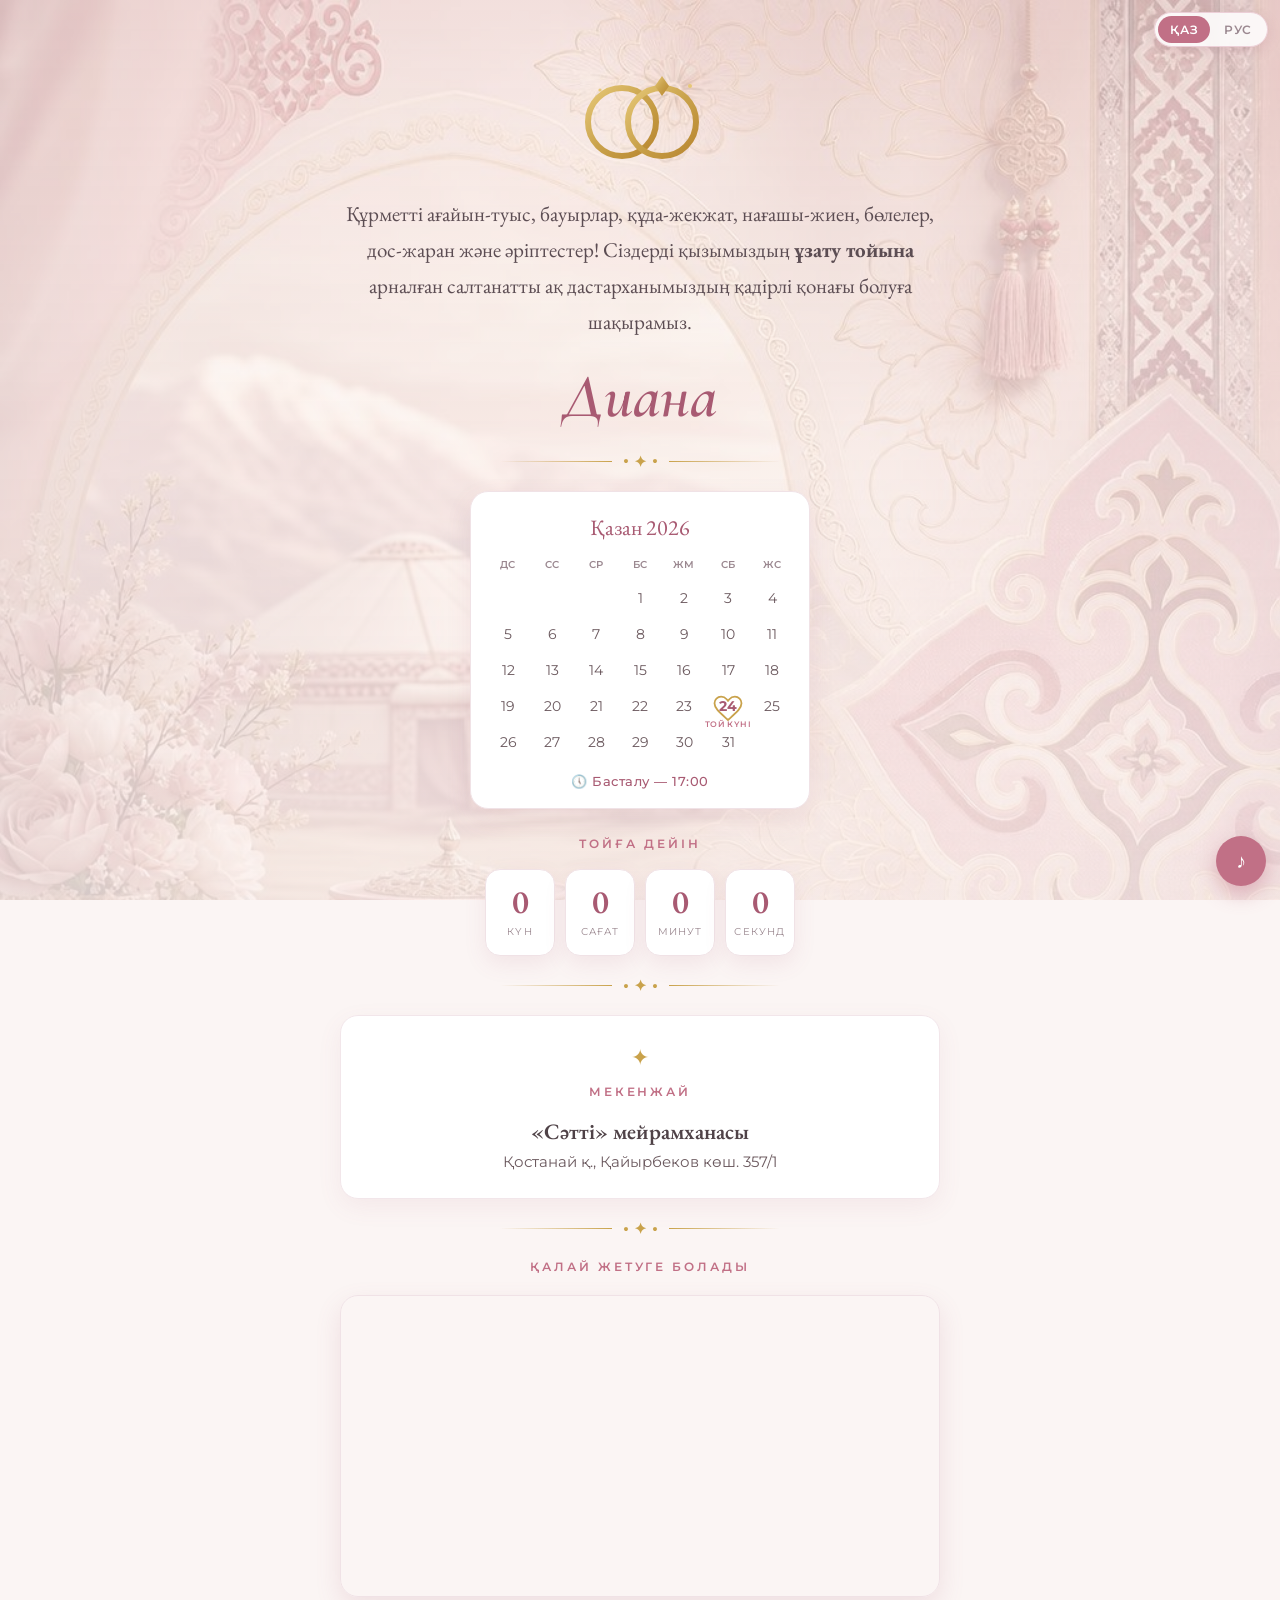
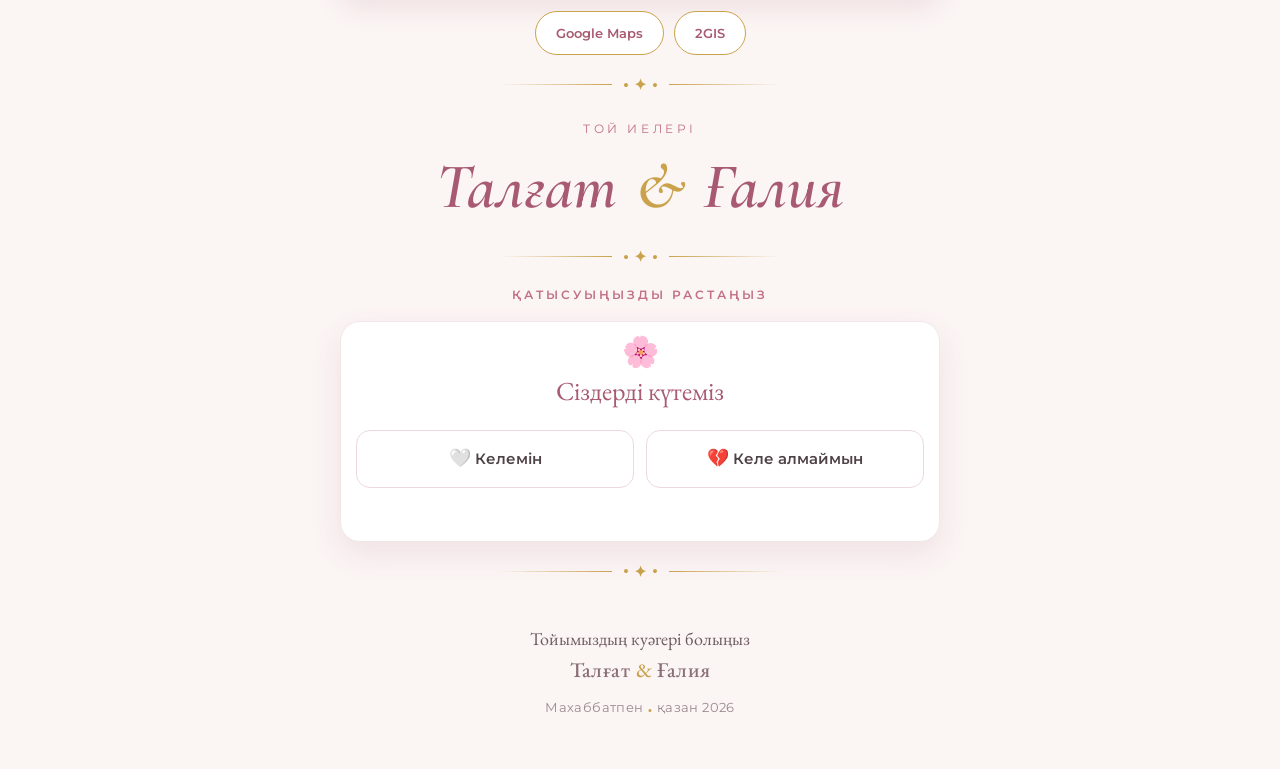
==== commit 0c560a6b: "last fix" ====
--- a/index.html
+++ b/index.html
@@ -3,11 +3,11 @@
 <head>
 <meta charset="UTF-8">
 <meta name="viewport" content="width=device-width, initial-scale=1.0, maximum-scale=1.0, user-scalable=no">
-<title>Талғат &amp; Ғалия — Ұзату тойы</title>
+<title>Диана — Ұзату тойы</title>
 
 <link rel="preconnect" href="https://fonts.googleapis.com">
 <link rel="preconnect" href="https://fonts.gstatic.com" crossorigin>
-<link href="https://fonts.googleapis.com/css2?family=EB+Garamond:ital,wght@0,400;0,500;0,600;1,400;1,500&family=Montserrat:wght@300;400;500;600&family=Playfair+Display:ital,wght@0,500;0,600;1,500;1,600;1,700&display=swap" rel="stylesheet">
+<link href="https://fonts.googleapis.com/css2?family=Cormorant+Garamond:ital,wght@0,500;0,600;1,500;1,600;1,700&family=EB+Garamond:ital,wght@0,400;0,500;0,600;1,400;1,500&family=Montserrat:wght@300;400;500;600&display=swap" rel="stylesheet">
 
 <style>
 /* ============================================================
@@ -16,16 +16,16 @@
 :root{
   --rose:#c17086; --rose-deep:#a85a72; --gold:#c9a24b;
   --ink:#4f4247; --muted:#9b8890; --bg:#fbf5f4; --card:#ffffff;
-  --font-serif:"EB Garamond","Playfair Display",Georgia,serif;
+  --font-serif:"EB Garamond","Cormorant Garamond",Georgia,serif;
   --font-sans:"Montserrat",-apple-system,BlinkMacSystemFont,"Segoe UI",sans-serif;
-  --font-names:"Playfair Display","EB Garamond",serif;
+  --font-names:"Cormorant Garamond","EB Garamond",Georgia,serif;
 }
 *{box-sizing:border-box;margin:0;padding:0;-webkit-tap-highlight-color:transparent}
 html{scroll-behavior:smooth;overflow-x:clip}
 body{font-family:var(--font-sans);color:var(--ink);background:var(--bg);line-height:1.6;overflow-x:clip;width:100%;max-width:100%;position:relative}
 /* Фон hero-bg на ВЕСЬ сайт (мягкий), сверху светлая вуаль */
 body::before{content:"";position:fixed;inset:0;z-index:-2;background:url('images/hero-bg.jpg') center top/cover no-repeat;opacity:2.2}
-body::after{content:"";position:fixed;inset:0;z-index:-1;background:linear-gradient(rgba(251,245,244,.60),rgba(251,245,244,.74))}
+body::after{content:"";position:fixed;inset:0;z-index:-1;background:linear-gradient(rgba(251,245,244,.64),rgba(251,245,244,.82))}
 img{max-width:100%;display:block}
 
 /* ---------- Переключатель языка ---------- */
@@ -42,7 +42,7 @@
 .serif-body{font-family:var(--font-serif);font-size:clamp(18px,4.8vw,21px);line-height:1.72;color:#5c4d53}
 
 /* Имена (couple / hosts, светлый фон) */
-.couple{font-family:var(--font-names);font-style:italic;font-weight:600;font-size:clamp(40px,11.5vw,66px);line-height:1.08;color:var(--rose-deep)}
+.couple{font-family:var(--font-names);font-style:italic;font-weight:600;font-size:clamp(46px,8.6vw,62px);line-height:1.12;color:var(--rose-deep);word-break:break-word}
 .couple .amp{color:var(--gold);font-style:normal;padding:0 .04em}
 
 /* Кольца-эмблема */
@@ -73,6 +73,7 @@
 .cal-grid .cd.event span{position:relative;z-index:1}
 .cal-grid .cd.event em{position:absolute;top:calc(50% + 13px);left:50%;transform:translateX(-50%);z-index:1;font-style:normal;font-family:var(--font-sans);font-size:7.5px;font-weight:600;letter-spacing:.06em;text-transform:uppercase;color:var(--rose);white-space:nowrap;pointer-events:none}
 .cal-cap{font-family:var(--font-sans);font-size:11.5px;font-weight:600;letter-spacing:.16em;text-transform:uppercase;color:var(--rose)}
+.cal-time{margin-top:12px;font-family:var(--font-sans);font-size:13px;font-weight:500;color:var(--rose-deep);letter-spacing:.04em}
 
 /* ---------- Обратный отсчёт ---------- */
 .count{display:flex;justify-content:center;gap:10px;margin-top:16px;flex-wrap:wrap}
@@ -92,13 +93,13 @@
 .map-frame{margin-top:18px;border-radius:18px;overflow:hidden;box-shadow:0 10px 26px rgba(168,90,114,.14);border:1px solid #f0e2e6}
 .map-frame iframe{width:100%;height:300px;border:0;display:block}
 .map-btns{display:flex;gap:10px;justify-content:center;flex-wrap:wrap;margin-top:14px}
-.map-btns a{text-decoration:none;font-family:var(--font-sans);font-size:13px;font-weight:600;color:var(--rose-deep);background:#fff;border:1.5px solid #ecd2da;border-radius:999px;padding:11px 20px;transition:all .2s}
+.map-btns a{text-decoration:none;font-family:var(--font-sans);font-size:13px;font-weight:600;color:var(--rose-deep);background:#fff;border:1px solid var(--gold);border-radius:999px;padding:11px 20px;transition:all .2s}
 .map-btns a:hover{background:#fdf1f3;transform:translateY(-2px)}
 
 /* ---------- Блок хозяев ---------- */
 #names{padding:25px 20px;text-align:center;position:relative;overflow:hidden}
 #names .role{font-family:var(--font-sans);font-size:12px;letter-spacing:.3em;text-transform:uppercase;color:var(--rose);margin-bottom:12px}
-#names .nm{font-family:var(--font-names);font-style:italic;font-weight:600;font-size:clamp(44px,12vw,72px);line-height:1.08;color:var(--rose-deep)}
+#names .nm{font-family:var(--font-names);font-style:italic;font-weight:600;font-size:clamp(32px,8.6vw,64px);line-height:1.12;color:var(--rose-deep);word-break:break-word}
 #names .amp{color:var(--gold);padding:0 .05em}
 
 /* ---------- RSVP ---------- */
@@ -128,6 +129,7 @@
 #footer .fnames{font-family:var(--font-serif);font-weight:500;font-size:21px;color:#8a6f77;letter-spacing:.02em}
 #footer .fnames .amp{color:var(--gold);padding:0 .05em}
 #footer p{color:var(--muted);font-size:13px;margin-top:6px;letter-spacing:.03em}
+#footer p .dot{color:var(--gold)!important;font-size:20px;vertical-align:middle}
 
 /* ---------- Кнопка музыки ---------- */
 #music-btn{position:fixed;right:14px;bottom:14px;z-index:60;width:50px;height:50px;border-radius:50%;border:none;cursor:pointer;background:var(--rose);color:#fff;font-size:20px;box-shadow:0 8px 20px rgba(193,112,134,.45);display:flex;align-items:center;justify-content:center;transition:transform .2s}
@@ -199,7 +201,7 @@
       праздничного белого дастархана.
     </p>
     <!-- ИМЕНА ПАРЫ (меняй тут) -->
-    <div class="couple" style="margin-top:22px">Асылжан <span class="amp">&amp;</span> Диана</div>
+    <div class="couple" style="margin-top:22px"> Диана</div>
   </div>
 </section>
 
@@ -211,6 +213,7 @@
     <div class="cal">
       <div class="mon"><span class="kz">Қазан 2026</span><span class="ru">Октябрь 2026</span></div>
       <div class="cal-grid" id="cal"></div>
+      <div class="cal-time"><span class="kz">🕔 Басталу — 17:00</span><span class="ru">🕔 Начало в 17:00</span></div>
     </div>
 
     <div class="kicker" style="margin-top:26px"><span class="kz">Тойға дейін</span><span class="ru">До торжества осталось</span></div>
@@ -228,17 +231,10 @@
 <!-- ===== 3. ДАТА И МЕСТО ===== -->
 <section class="section">
   <div class="wrap reveal">
-    <div class="cards">
-      <div class="info">
-        <div class="ic">✦</div>
-        <div class="kicker" style="margin-top:8px"><span class="kz">Той күні</span><span class="ru">Дата</span></div>
-        <div class="big"><span class="kz">24 Қазан 2026</span><span class="ru">24 октября 2026</span></div>
-        <p><span class="kz">Басталу уақыты — 17:00</span><span class="ru">Начало в 17:00</span></p>
-      </div>
+    <div class="cards" style="grid-template-columns:1fr">
       <div class="info">
         <div class="ic">✦</div>
         <div class="kicker" style="margin-top:8px"><span class="kz">Мекенжай</span><span class="ru">Адрес</span></div>
-        <!-- НАЗВАНИЕ И АДРЕС (меняй тут) -->
         <h3><span class="kz">«Сәтті» мейрамханасы</span><span class="ru">Ресторан «Сәтті»</span></h3>
         <p><span class="kz">Қостанай қ., Қайырбеков көш. 357/1</span><span class="ru">г. Костанай, ул. Каирбекова 357/1</span></p>
       </div>
@@ -300,7 +296,7 @@
 <footer id="footer">
   <div class="lead"><span class="kz">Тойымыздың куәгері болыңыз</span><span class="ru">Будьте свидетелями нашего торжества</span></div>
   <div class="fnames">Талғат <span class="amp">&amp;</span> Ғалия</div>
-  <p><span class="kz">Махаббатпен • қазан 2026</span><span class="ru">С любовью • октябрь 2026</span></p>
+  <p><span class="kz">Махаббатпен <span class="dot">•</span> қазан 2026</span><span class="ru">С любовью <span class="dot">•</span> октябрь 2026</span></p>
 </footer>
 
 <audio id="audio" loop preload="auto"></audio>
@@ -324,14 +320,16 @@
 document.getElementById('gis').href = CONFIG.twogisLink;
 const audio=document.getElementById('audio'); audio.src=CONFIG.music;
 
-/* ---------- Музыка: пытаемся включить сразу, иначе при первом действии ---------- */
+/* ---------- Музыка ---------- */
 const musicBtn=document.getElementById('music-btn');
-function playMusic(){ audio.play().then(()=>musicBtn.classList.add('playing')).catch(()=>{}); }
-function toggleMusic(){ if(audio.paused) playMusic(); else {audio.pause();musicBtn.classList.remove('playing');} }
-let started=false;
-function startOnce(){ if(started) return; started=true; playMusic(); }
-window.addEventListener('load',playMusic);
-['pointerdown','touchstart','keydown','scroll'].forEach(ev=>window.addEventListener(ev,startOnce,{once:true,passive:true}));
+function setPlaying(on){ musicBtn.classList.toggle('playing',on); }
+function toggleMusic(){
+  if(audio.paused){ audio.play().then(()=>setPlaying(true)).catch(()=>{}); }
+  else{ audio.pause(); setPlaying(false); }
+}
+function _play(){ if(audio.paused) audio.play().then(()=>setPlaying(true)).catch(()=>{}); }
+document.addEventListener('click',     _play, {once:true});
+document.addEventListener('touchstart',_play, {once:true, passive:true});
 
 /* ---------- Календарь ---------- */
 function buildCal(){
